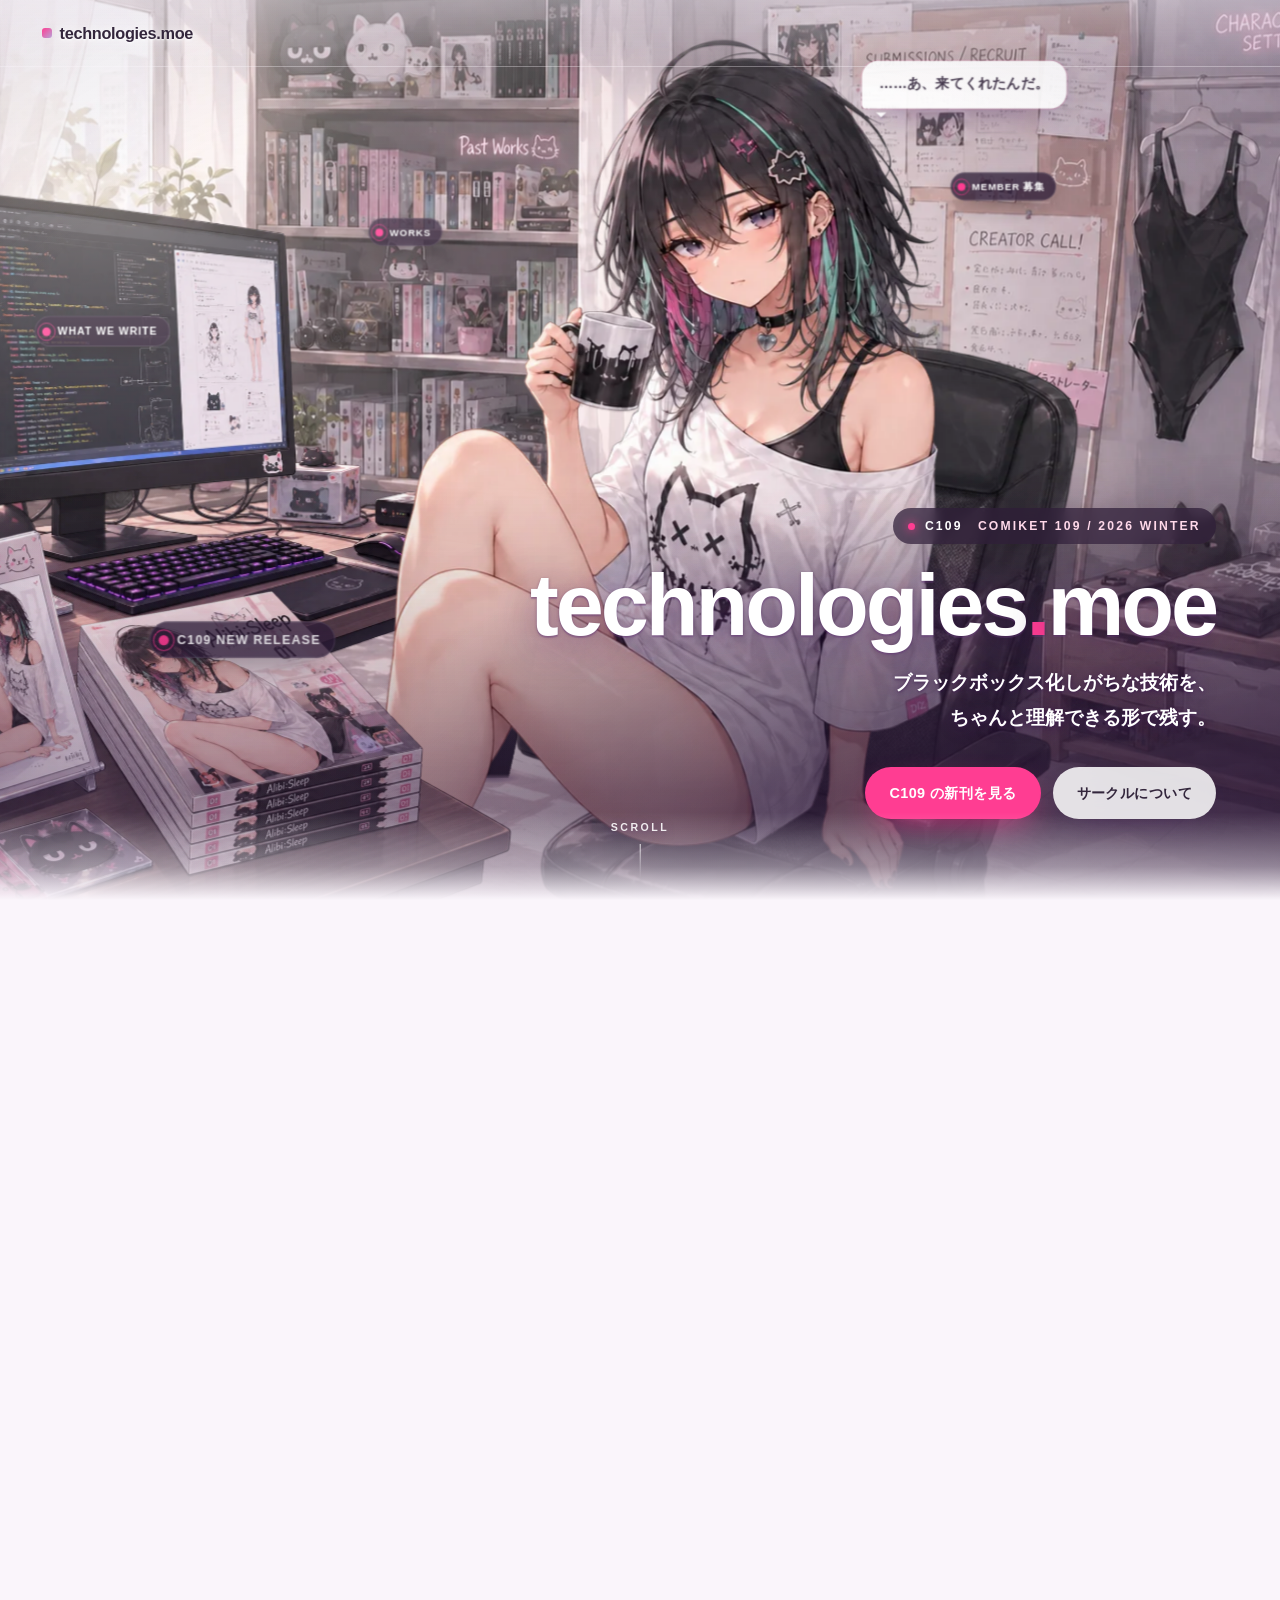
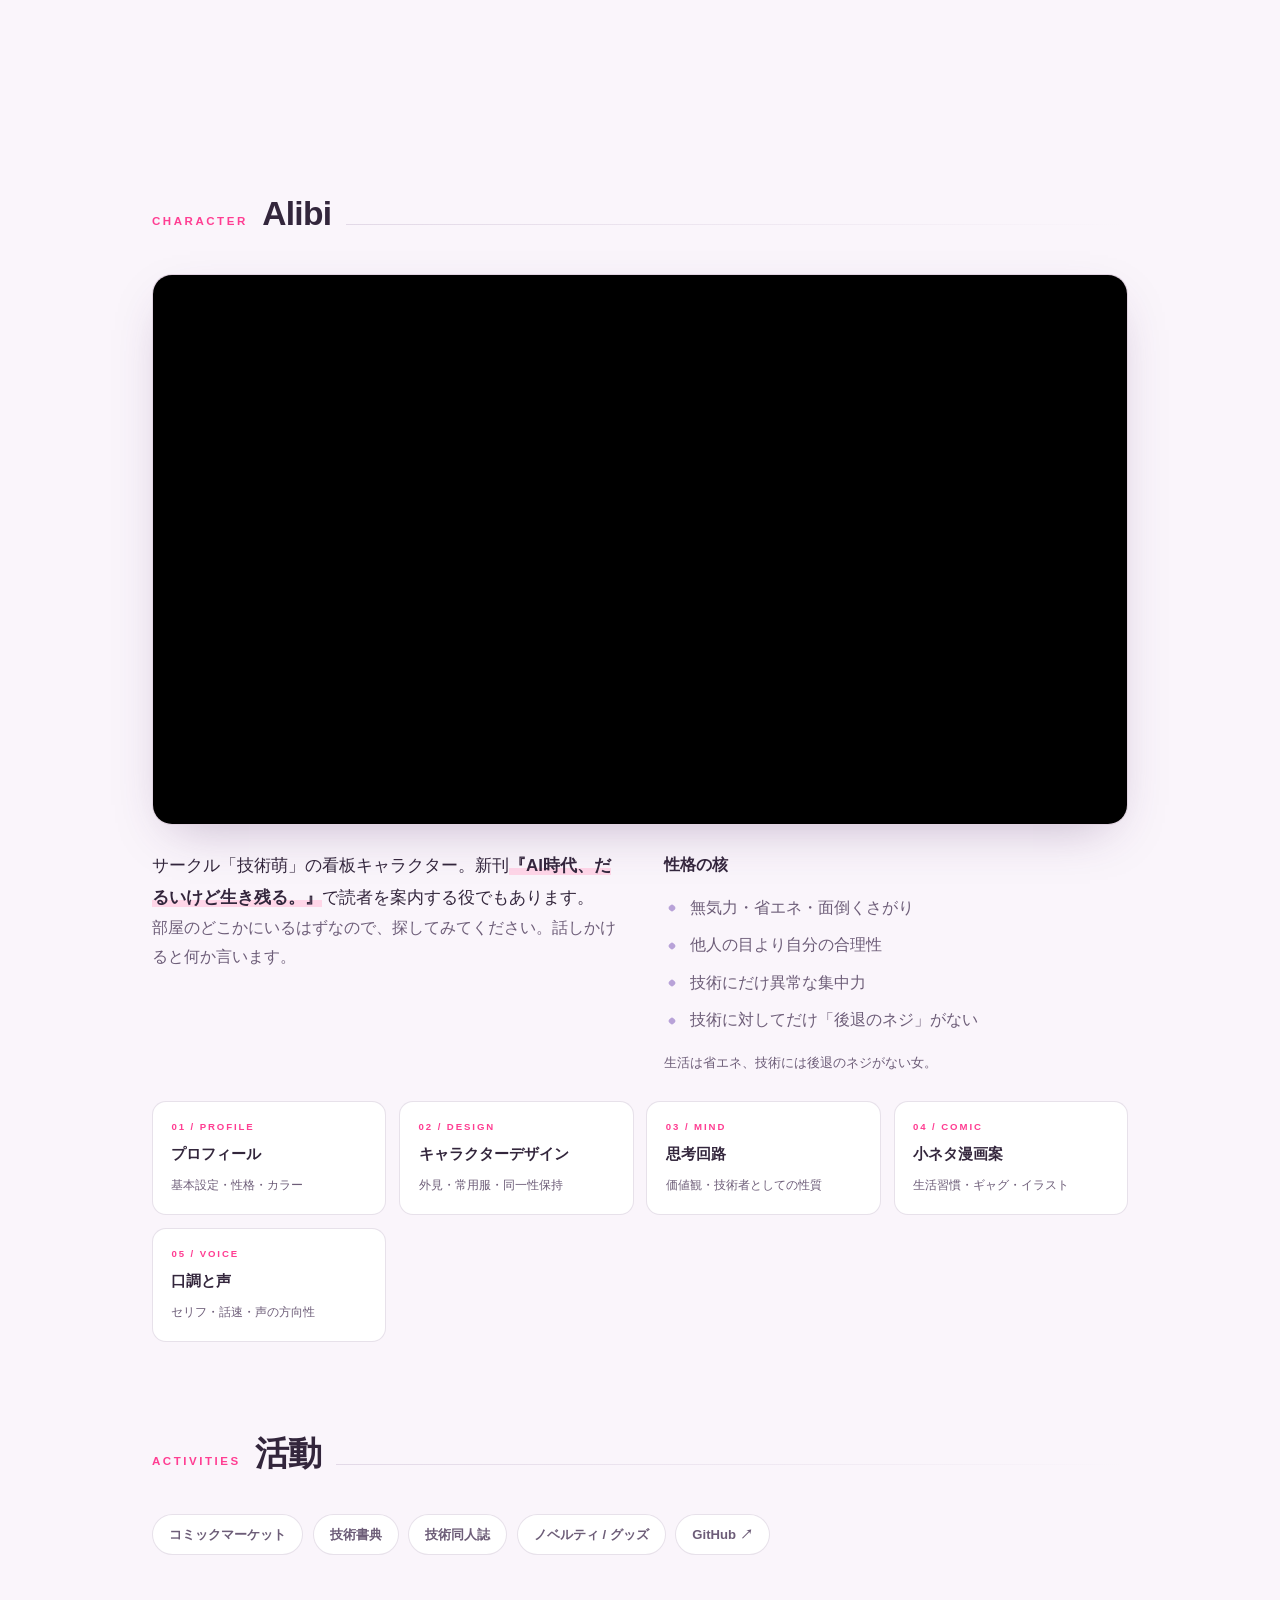
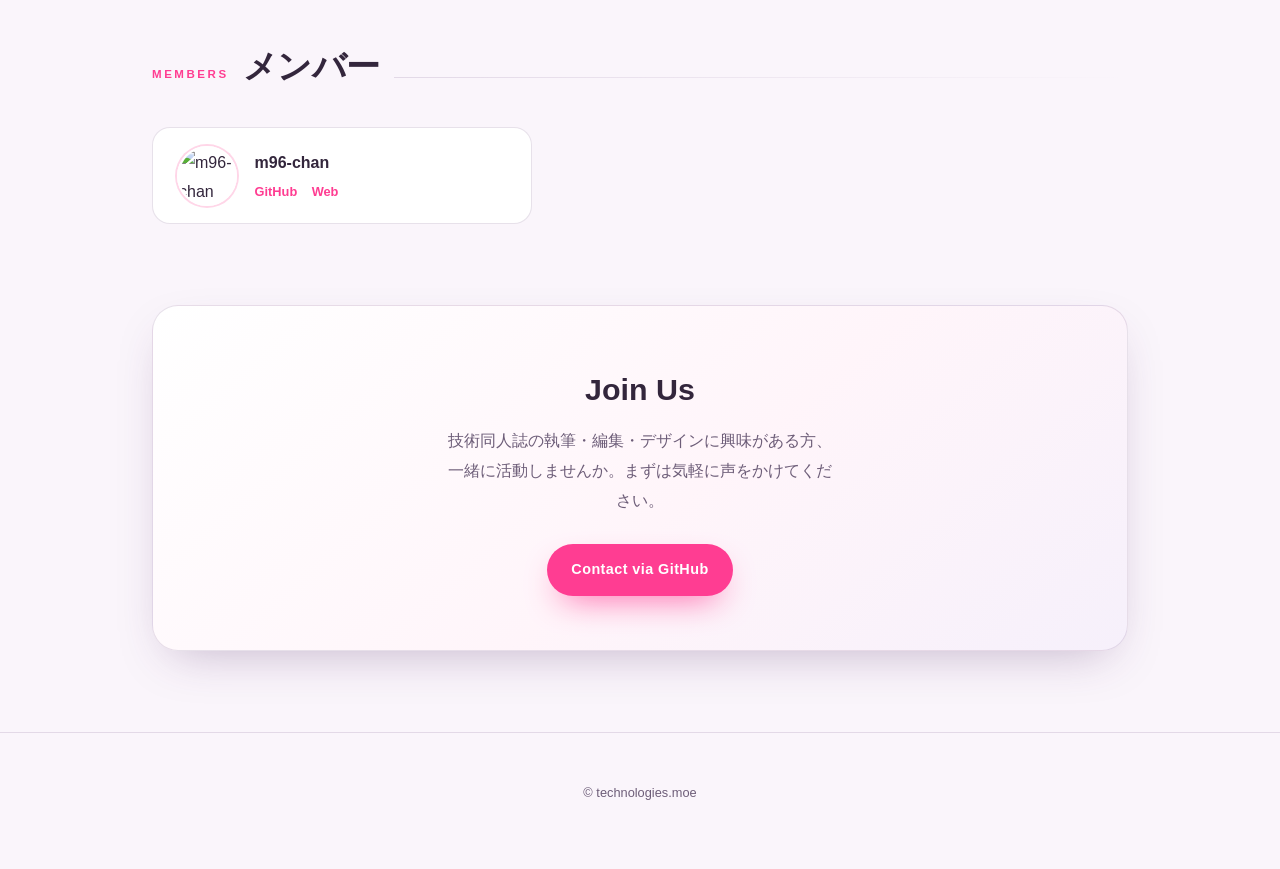
==== index.html @ 5ca13de9 "Add the site furniture the pages had been missing, and seal the dialogs Both dialogs let the keyboar" ====
<!DOCTYPE html>
<html lang="ja">
<head>
<meta charset="UTF-8">
<meta name="viewport" content="width=device-width, initial-scale=1.0">
<title>technologies.moe — C109</title>
<meta name="description" content="AI・GPU・LLM・分散システムなど、ブラックボックス化しがちな技術を理解できる形で残す技術同人誌サークル。コミックマーケット109 参加予定。">
<link rel="icon" href="/favicon.svg" type="image/svg+xml">
<link rel="icon" href="/favicon.ico" sizes="32x32">
<link rel="apple-touch-icon" href="/apple-touch-icon.png">
<meta name="theme-color" content="#f3ecf5">
<link rel="canonical" href="https://www.technologies.moe/">

<meta property="og:type" content="website">
<meta property="og:url" content="https://www.technologies.moe/">
<meta property="og:title" content="technologies.moe — C109">
<meta property="og:description" content="ブラックボックス化しがちな技術を、ちゃんと理解できる形で残す。技術同人誌サークル technologies.moe">
<meta property="og:image" content="https://www.technologies.moe/assets/room/ogp.jpg">
<meta name="twitter:card" content="summary_large_image">

<link rel="stylesheet" href="assets/night.css">

<link rel="preload" as="image" href="assets/room/01-room.webp">
<link rel="preload" as="image" href="assets/room/09-character.webp">

<style>
:root{
  --ink:#33263c;
  --ink-soft:#6d5d78;
  --paper:#faf5fb;
  --pink:#ff3d92;
  --pink-soft:#ffd6e8;
  --lav:#b8a2d8;
  --mint:#4fc9bd;
  --line:rgba(120,90,140,.18);
  --shadow:0 18px 50px -20px rgba(80,40,100,.35);
}

*{margin:0;padding:0;box-sizing:border-box}
html{scroll-behavior:smooth}
@media (prefers-reduced-motion:reduce){html{scroll-behavior:auto}}

body{
  font-family:"Hiragino Sans","Hiragino Kaku Gothic ProN",-apple-system,BlinkMacSystemFont,"Segoe UI","Noto Sans JP",sans-serif;
  color:var(--ink);
  background:#e9e1ee;
  line-height:1.85;
  -webkit-font-smoothing:antialiased;
  overflow-x:hidden;
}

/* ============ DIORAMA ============ */
.diorama{
  position:fixed; inset:0;
  overflow:hidden;
  z-index:0;
  background:#ded4e6;
  perspective:2000px;
}
.diorama::after{ /* vignette + depth dimming on scroll */
  content:"";
  position:absolute; inset:-2%;
  pointer-events:none;
  background:
    radial-gradient(120% 90% at 50% 45%, transparent 40%, rgba(60,35,80,.30) 100%),
    linear-gradient(180deg, rgba(255,255,255,.18) 0%, transparent 22%);
  z-index:60;
}

/* always 16:9, always covering the viewport; JS anchors the focus point
   (stage %) to the centre of the screen, so tall phones keep the character */
.camera{
  position:absolute;
  left:50%; top:50%;
  width:max(100vw, 100svh * 1.7768);
  height:max(100svh, 100vw / 1.7768);
  transform:translate(-50%,-50%);
  transform-style:preserve-3d;
  /* the camera sits on the z=0 plane, so without this it hit-tests IN FRONT of
     every layer with a negative z and swallows their pins */
  pointer-events:none;
  will-change:transform;
}

.layer{
  position:absolute; inset:0;
  transform-style:preserve-3d;
  backface-visibility:hidden;
}
/* every cut-out is a full-frame sheet; --sx/--sy/--tx/--ty place it back into
   the composition of result.png (centre of the scaled sheet at 50+tx / 50+ty).
   x and y scale separately: some props are drawn at a different aspect than the
   spot they have to sit in (curtain vs window, rack legs vs floor line). */
.layer img{
  position:absolute;
  width:calc(var(--sx,1) * 100%);
  height:calc(var(--sy,1) * 100%);
  left:calc((50 + var(--tx,0) - var(--sx,1) * 50) * 1%);
  top:calc((50 + var(--ty,0) - var(--sy,1) * 50) * 1%);
  object-fit:fill;
  display:block;
  user-select:none; -webkit-user-drag:none;
}
.layer img[data-face]{transition:none}
.layer img[data-face]:not([data-face=base]){will-change:opacity}

/* contact shadow under a prop's feet — the cut-outs carry no floor shadow of
   their own, so free-standing furniture reads as hovering without this */
.foot-shade{
  position:absolute;
  left:var(--fx); top:var(--fy);
  width:var(--fw); height:var(--fh);
  transform:translate(-50%,-50%);
  background:radial-gradient(closest-side,
    rgba(62,38,82,.42), rgba(62,38,82,.16) 55%, transparent 78%);
  pointer-events:none;
}

/* window light breathing */
.sunbeam{
  position:absolute; inset:0;
  pointer-events:none;
  z-index:55;
  background:
    radial-gradient(70% 90% at 6% 8%, rgba(255,246,225,.55) 0%, rgba(255,240,220,.16) 38%, transparent 68%);
  mix-blend-mode:screen;
  animation:breathe 9s ease-in-out infinite;
}
@keyframes breathe{0%,100%{opacity:.75}50%{opacity:1}}

#dust{
  position:absolute; inset:0;
  z-index:56;
  pointer-events:none;
  mix-blend-mode:screen;
}

/* boot-up assembly animation */
.layer{opacity:0}
.booted .layer{
  animation:layerIn .9s cubic-bezier(.2,.7,.25,1) both;
  animation-delay:var(--delay,0s);
}
@keyframes layerIn{
  from{opacity:0; filter:blur(6px)}
  to{opacity:1; filter:blur(0)}
}
@media (prefers-reduced-motion:reduce){
  .booted .layer{animation:none; opacity:1}
  .sunbeam{animation:none}
}

/* ============ HOTSPOTS ============ */
.hotspot{
  position:absolute;
  transform:translate(-50%,-50%) scale(var(--cs,1));
  transform-origin:center;
  pointer-events:auto;
}
.layer{pointer-events:none}

/* one pill = dot + caption. always legible, and a big enough target that a pin
   drifting under the cursor is still clickable */
.hotspot-dot{
  appearance:none; border:0;
  display:flex; align-items:center; gap:.45rem;
  padding:6px 13px 6px 8px;
  border-radius:999px;
  background:rgba(44,28,54,.76);
  color:#fff;
  cursor:pointer;
  position:relative;
  white-space:nowrap;
  font:inherit;
  box-shadow:0 10px 26px -12px rgba(0,0,0,.9), 0 0 0 1px rgba(255,255,255,.14) inset;
  transition:background .25s, transform .25s cubic-bezier(.2,.8,.3,1), box-shadow .25s;
}
.hotspot-dot .dot{
  width:9px; height:9px; border-radius:50%;
  background:var(--pink);
  flex:none;
  position:relative;
}
.hotspot-dot .dot::before{
  content:"";
  position:absolute; inset:-5px;
  border-radius:50%;
  border:1.5px solid rgba(255,61,146,.65);
  animation:ping 2.6s ease-out infinite;
  animation-delay:var(--ping,0s);
}
.hotspot-dot .cap{
  font-size:11px; font-weight:800; letter-spacing:.09em;
}
@keyframes ping{
  0%{transform:scale(.7); opacity:.9}
  70%,100%{transform:scale(1.6); opacity:0}
}
.hotspot-dot:hover,.hotspot-dot:focus-visible{
  background:var(--pink);
  transform:translateY(-2px);
  box-shadow:0 14px 30px -12px rgba(255,61,146,.9);
  outline:none;
}
.hotspot-dot:active{transform:translateY(0) scale(.97)}

/* hidden pin: no chrome at all, just a target you stumble onto */
.hotspot.is-hidden .hotspot-dot{
  width:64px; height:64px; padding:0;
  background:transparent; box-shadow:none; border-radius:16px;
}
.hotspot.is-hidden .hotspot-dot .dot,
.hotspot.is-hidden .hotspot-dot .dot::before{display:none}
.hotspot.is-hidden .hotspot-dot:hover{
  background:radial-gradient(closest-side, rgba(255,61,146,.22), transparent 72%);
  transform:none; box-shadow:none;
}
@media (prefers-reduced-motion:reduce){.hotspot-dot .dot::before{animation:none;opacity:.4}}

/* ============ NAV ============ */
/* over the hero the bar stays clear so the neon sign behind it reads;
   it only becomes a real surface once the paper section arrives */
.nav{
  position:fixed; top:0; left:0; right:0;
  z-index:40;
  display:flex; align-items:center; gap:1.2rem;
  padding:.85rem clamp(1rem,4vw,2.6rem);
  background:linear-gradient(180deg, rgba(250,245,251,.34), transparent);
  border-bottom:1px solid transparent;
  transition:background .4s, border-color .4s, box-shadow .4s, backdrop-filter .4s;
}
.nav .nav-brand,.nav .nav-links a:not(.nav-cta){
  text-shadow:0 1px 10px rgba(255,255,255,.85), 0 1px 2px rgba(255,255,255,.9);
}
.nav.solid{
  background:rgba(250,245,251,.94);
  backdrop-filter:blur(14px) saturate(1.3);
  border-bottom-color:var(--line);
  box-shadow:0 10px 30px -22px rgba(70,30,90,.6);
}
.nav.solid .nav-brand,.nav.solid .nav-links a:not(.nav-cta){text-shadow:none}
.nav-brand{
  font-weight:800; letter-spacing:-.02em;
  font-size:1.02rem;
  color:var(--ink);
  text-decoration:none;
  display:flex; align-items:center; gap:.5rem;
}
.nav-brand::before{
  content:""; width:10px; height:10px; border-radius:3px;
  background:linear-gradient(135deg,var(--pink),var(--lav));
}
/* over the hero the links would sit right on top of the neon sign, so only the
   logo stays; they slide in with the bar (or on keyboard focus) */
.nav-links{
  margin-left:auto; display:flex; gap:1.4rem; align-items:center;
  opacity:0; transform:translateY(-8px); pointer-events:none;
  transition:opacity .35s, transform .35s;
}
.nav.solid .nav-links,.nav:focus-within .nav-links{
  opacity:1; transform:none; pointer-events:auto;
}
.nav-links a{
  font-size:.86rem; font-weight:600; letter-spacing:.04em;
  color:var(--ink-soft); text-decoration:none;
  transition:color .2s;
}
.nav-links a:hover{color:var(--pink)}
.nav-cta{
  background:var(--ink); color:#fff !important;
  padding:.42rem 1rem; border-radius:999px;
}
.nav-cta:hover{background:var(--pink)}
@media (max-width:720px){
  .nav-links a:not(.nav-cta){display:none}
}

/* ============ HERO ============ */
/* copy sits bottom-right: the bottom-left of the artwork is the new-release
   stack, which is the whole point of the picture */
.hero{
  position:relative;
  z-index:10;
  height:100svh;
  display:grid;
  align-content:end;
  justify-items:end;
  text-align:right;
  padding:0 clamp(1.2rem,5vw,4.5rem) clamp(3.5rem,9vh,6rem);
  pointer-events:none;
}
.hero > *{pointer-events:auto}
.hero::before{ /* keeps the white type legible over the bright artwork */
  content:"";
  position:absolute; inset:0;
  z-index:-1;
  pointer-events:none;
  background:
    radial-gradient(115% 80% at 98% 108%, rgba(42,22,54,.88) 0%, rgba(42,22,54,.52) 42%, transparent 72%),
    linear-gradient(180deg, transparent 54%, rgba(42,22,54,.3) 88%, rgba(42,22,54,.14) 100%);
}

.badge{
  display:inline-flex; align-items:center; gap:.6rem;
  font-size:.76rem; font-weight:800; letter-spacing:.18em;
  padding:.42rem .95rem;
  border-radius:999px;
  background:rgba(46,30,56,.72);
  color:#ffd9ea;
  backdrop-filter:blur(6px);
  margin-bottom:1.1rem;
  box-shadow:0 10px 30px -16px rgba(0,0,0,.9);
}
.badge b{color:#fff}
.badge i{
  width:7px;height:7px;border-radius:50%;
  background:var(--pink);
  box-shadow:0 0 10px var(--pink);
  animation:blink 2s ease-in-out infinite;
}
@keyframes blink{0%,100%{opacity:1}50%{opacity:.25}}

.hero h1{
  font-size:clamp(2.4rem,7.4vw,5.4rem);
  font-weight:800;
  letter-spacing:-.035em;
  line-height:1;
  color:#fff;
  text-shadow:
    0 2px 0 rgba(120,70,140,.25),
    0 10px 40px rgba(70,30,90,.55),
    0 1px 3px rgba(70,30,90,.5);
}
.hero h1 .dot{color:var(--pink)}
.hero .tagline{
  margin-top:1.1rem;
  max-width:34ch;
  font-size:clamp(.95rem,1.7vw,1.18rem);
  font-weight:600;
  color:#fff;
  text-shadow:0 2px 14px rgba(60,25,80,.85), 0 1px 3px rgba(60,25,80,.7);
}
.hero-actions{
  margin-top:2rem;
  display:flex; flex-wrap:wrap; gap:.75rem;
  justify-content:flex-end;
}
.btn{
  display:inline-flex; align-items:center; gap:.5rem;
  padding:.78rem 1.5rem;
  border-radius:999px;
  font-size:.9rem; font-weight:700; letter-spacing:.03em;
  text-decoration:none;
  transition:transform .25s cubic-bezier(.2,.8,.3,1), box-shadow .25s, background .25s;
}
.btn-primary{
  background:var(--pink); color:#fff;
  box-shadow:0 14px 34px -14px rgba(255,61,146,.95);
}
.btn-ghost{
  background:rgba(255,255,255,.85); color:var(--ink);
  backdrop-filter:blur(8px);
  box-shadow:0 12px 30px -18px rgba(60,25,80,.9);
}
.btn:hover{transform:translateY(-2px)}
.btn-primary:hover{background:#ff217f}

.scroll-hint{
  position:absolute;
  left:50%; bottom:1.4rem;
  transform:translateX(-50%);
  display:grid; justify-items:center; gap:.4rem;
  font-size:.66rem; font-weight:700; letter-spacing:.24em;
  color:rgba(255,255,255,.9);
  text-shadow:0 2px 10px rgba(60,25,80,.9);
}
.scroll-hint .rail{
  width:1px; height:34px;
  background:linear-gradient(180deg, rgba(255,255,255,.9), transparent);
  animation:drop 2s ease-in-out infinite;
  transform-origin:top;
}
@keyframes drop{0%,100%{transform:scaleY(.4);opacity:.4}50%{transform:scaleY(1);opacity:1}}
@media (prefers-reduced-motion:reduce){.scroll-hint .rail,.badge i{animation:none}}

/* ============ CONTENT ============ */
.content{
  position:relative;
  z-index:20;
  background:var(--paper);
  padding-top:clamp(3rem,7vh,5.5rem);
}
.content::before{ /* short dissolve into paper — any longer and it washes out
                     the floor, which kills the contact between props and ground */
  content:"";
  position:absolute; left:0; right:0; top:-88px; height:88px;
  background:linear-gradient(180deg, rgba(250,245,251,0), rgba(250,245,251,.45) 62%, var(--paper));
  pointer-events:none;
}

.wrap{
  max-width:1040px;
  margin:0 auto;
  padding:0 clamp(1.2rem,5vw,2rem);
}

.sect{margin-bottom:clamp(4rem,9vh,7rem); position:relative; scroll-margin-top:92px}
.sect-head{
  display:flex; align-items:baseline; gap:.9rem;
  margin-bottom:1.8rem;
}
.sect-head h2{
  font-size:clamp(1.5rem,3.4vw,2.1rem);
  font-weight:800; letter-spacing:-.02em;
}
.sect-head .en{
  font-size:.72rem; font-weight:800; letter-spacing:.22em;
  color:var(--pink);
  text-transform:uppercase;
}
.sect-head::after{
  content:"";
  flex:1; height:1px;
  background:linear-gradient(90deg,var(--line),transparent);
}

p{color:var(--ink-soft)}
.lead{font-size:1.06rem; color:var(--ink); font-weight:500}
.em{color:var(--ink); font-weight:700; background:linear-gradient(180deg,transparent 62%,var(--pink-soft) 62%)}

/* release card */
.release{
  display:grid;
  grid-template-columns:minmax(0,.86fr) minmax(0,1.14fr);
  gap:clamp(1.5rem,4vw,3rem);
  align-items:center;
  background:#fff;
  border:1px solid var(--line);
  border-radius:26px;
  padding:clamp(1.4rem,3.5vw,2.6rem);
  box-shadow:var(--shadow);
  position:relative;
  overflow:hidden;
}
.release::before{
  content:"";
  position:absolute; inset:0;
  background:radial-gradient(90% 120% at 100% 0%, rgba(255,61,146,.09), transparent 55%);
  pointer-events:none;
}
.release-meta{position:relative}
.release-tag{
  display:inline-block;
  font-size:.68rem; font-weight:800; letter-spacing:.2em;
  color:var(--pink);
  border:1.5px solid currentColor;
  border-radius:999px;
  padding:.22rem .8rem;
  margin-bottom:1rem;
}
.release h3{
  font-size:clamp(1.4rem,3vw,1.9rem);
  font-weight:800; letter-spacing:-.02em;
  margin-bottom:.6rem;
}
.spec{
  list-style:none;
  margin-top:1.4rem;
  display:grid; gap:.55rem;
  border-top:1px dashed var(--line);
  padding-top:1.2rem;
}
.spec li{
  display:grid;
  grid-template-columns:6.5rem 1fr;
  gap:.8rem;
  font-size:.9rem;
  color:var(--ink-soft);
}
.spec b{
  font-size:.72rem; font-weight:800; letter-spacing:.12em;
  color:var(--lav);
  padding-top:.28rem;
}
.spec .tbd{color:var(--ink); font-weight:600}
.release-art{
  position:relative;
  border-radius:18px;
  overflow:hidden;
  aspect-ratio:16/10;
  background:#efe6f2;
  box-shadow:0 20px 50px -26px rgba(80,40,100,.8);
}
.release-art img{
  width:100%; height:100%;
  object-fit:cover; object-position:22% 62%;
  display:block;
  transition:transform 1.2s cubic-bezier(.2,.8,.3,1);
}
.release:hover .release-art img{transform:scale(1.05)}


/* C109 cover: portrait art leads, copy sits beside it.
   Square-ish corners and a deeper shadow so it reads as a book, not a thumbnail. */
.release-art.cover{
  aspect-ratio:1054/1492;
  border-radius:5px;
  box-shadow:0 26px 60px -26px rgba(70,30,95,.95), 0 0 0 1px rgba(60,20,80,.08);
}
.release-sub{
  font-size:.82rem; font-weight:700; letter-spacing:.02em;
  color:var(--lav); margin-bottom:.3rem;
}
.toc{list-style:none; display:grid; gap:.42rem; margin:1.3rem 0 .2rem}
.toc li{
  position:relative; padding-left:1.6rem;
  font-size:.9rem; color:var(--ink); font-weight:500;
}
.toc li::before{
  content:"✓";
  position:absolute; left:0; top:-.05em;
  color:var(--pink); font-weight:800; font-size:.86rem;
}
.toc li.extra{color:var(--ink-soft); font-weight:600}
.toc li.extra::before{content:"＋"}

/* grids */
.grid{
  display:grid;
  grid-template-columns:repeat(auto-fit,minmax(238px,1fr));
  gap:1rem;
}
.card{
  background:#fff;
  border:1px solid var(--line);
  border-radius:18px;
  padding:1.4rem 1.5rem;
  transition:transform .3s cubic-bezier(.2,.8,.3,1), box-shadow .3s, border-color .3s;
}
.card:hover{
  transform:translateY(-4px);
  border-color:rgba(255,61,146,.35);
  box-shadow:0 22px 44px -26px rgba(90,40,110,.65);
}
.card .n{
  font-size:.7rem; font-weight:800; letter-spacing:.16em;
  color:var(--pink); display:block; margin-bottom:.5rem;
}
.card h3{font-size:1rem; font-weight:700; margin-bottom:.35rem}
.card p{font-size:.85rem; margin:0}

/* stance list */
.stance{display:grid; gap:.7rem; counter-reset:s}
.stance li{
  list-style:none;
  counter-increment:s;
  display:grid;
  grid-template-columns:2.4rem 1fr;
  align-items:center;
  gap:.4rem;
  background:#fff;
  border:1px solid var(--line);
  border-left:3px solid var(--pink);
  border-radius:0 14px 14px 0;
  padding:1rem 1.4rem;
  font-weight:600;
  color:var(--ink);
  transition:padding-left .3s, background .3s;
}
.stance li:hover{padding-left:2rem; background:#fffafd}
.stance li::before{
  content:"0" counter(s);
  font-size:.72rem; font-weight:800; letter-spacing:.08em;
  color:var(--lav);
}

.bullets{list-style:none; display:grid; gap:.5rem}
.bullets li{
  position:relative; padding-left:1.6rem;
  color:var(--ink-soft);
}
.bullets li::before{
  content:""; position:absolute; left:.3rem; top:.78em;
  width:6px; height:6px; border-radius:2px;
  background:var(--lav); transform:rotate(45deg);
}

.two-col{
  display:grid;
  grid-template-columns:repeat(auto-fit,minmax(300px,1fr));
  gap:clamp(1.5rem,4vw,3rem);
}

/* tags */
.tags{display:flex; flex-wrap:wrap; gap:.6rem}
.tag{
  font-size:.82rem; font-weight:600;
  padding:.45rem 1rem;
  border-radius:999px;
  background:#fff;
  border:1px solid var(--line);
  color:var(--ink-soft);
  text-decoration:none;
  transition:all .25s;
}
a.tag:hover{border-color:var(--pink); color:var(--pink); transform:translateY(-2px)}

/* members */
.member{
  display:flex; align-items:center; gap:1.1rem;
  max-width:380px;
  background:#fff; border:1px solid var(--line);
  border-radius:18px; padding:1.1rem 1.5rem;
  transition:transform .3s, box-shadow .3s;
}
.member:hover{transform:translateY(-3px); box-shadow:var(--shadow)}
.member img{
  width:60px; height:60px; border-radius:50%;
  border:2px solid #fff;
  box-shadow:0 0 0 2px var(--pink-soft);
}
.member h3{font-size:1rem; font-weight:700}
.member .links{display:flex; gap:.9rem; margin-top:.15rem}
.member .links a{
  font-size:.8rem; font-weight:600; color:var(--pink); text-decoration:none;
}
.member .links a:hover{text-decoration:underline}

/* join */
.join{
  text-align:center;
  background:linear-gradient(140deg,#fff 0%,#fff5fa 55%,#f6f0fb 100%);
  border:1px solid var(--line);
  border-radius:26px;
  padding:clamp(2.2rem,5vw,3.4rem);
  box-shadow:var(--shadow);
}
.join h2{font-size:clamp(1.4rem,3vw,1.9rem); font-weight:800; margin-bottom:.6rem}
.join p{max-width:44ch; margin:0 auto 1.8rem}

footer{
  text-align:center;
  padding:3rem 1.5rem 4rem;
  font-size:.8rem;
  color:var(--ink-soft);
  border-top:1px solid var(--line);
}
footer .credit{margin-top:.4rem; font-size:.72rem; opacity:.75}

/* reveal on scroll */
.rv{opacity:0; transform:translateY(22px); transition:opacity .7s cubic-bezier(.2,.7,.3,1), transform .7s cubic-bezier(.2,.7,.3,1)}
.rv.in{opacity:1; transform:none}
@media (prefers-reduced-motion:reduce){.rv{opacity:1;transform:none;transition:none}}

@media (max-width:820px){
  .release{grid-template-columns:1fr}
  .release-art{order:-1; aspect-ratio:16/9}
  /* the stage is cropped hard on narrow screens — the pins would land off-frame */
  .hs-layer{display:none}
  .scroll-hint{display:none}
}


/* ---- hidden pin: no chrome, just a click target you stumble onto ---- */
.hotspot.is-hidden .hotspot-dot{
  width:64px; height:64px;
  background:transparent; box-shadow:none;
  border-radius:16px;
  transition:background .3s;
}
.hotspot.is-hidden .hotspot-dot::before,
.hotspot.is-hidden .hotspot-dot span,
.hotspot.is-hidden .hotspot-label{display:none}
.hotspot.is-hidden .hotspot-dot:hover{
  background:radial-gradient(closest-side, rgba(255,61,146,.22), transparent 72%);
}
.hotspot.is-hidden .hotspot-dot:active{transform:scale(.94)}

/* ---- speech bubble ---- */
.speech{
  position:absolute;
  transform:translate(-50%,-50%) scale(var(--cs,1));
  transform-origin:center;
  pointer-events:auto;
}
.speech-body{
  font:inherit; text-align:left;
  max-width:19rem; min-width:9rem;
  padding:.75rem 1.05rem;
  border:0; border-radius:16px 16px 16px 4px;
  background:rgba(255,255,255,.94);
  color:var(--ink);
  font-size:.86rem; font-weight:600; line-height:1.65;
  box-shadow:0 14px 34px -16px rgba(70,30,100,.8), 0 0 0 1px rgba(255,61,146,.18);
  cursor:pointer;
  position:relative;
  transition:transform .25s cubic-bezier(.2,.8,.3,1), box-shadow .25s;
}
.speech-body::after{ /* tail pointing down-left, toward her */
  content:"";
  position:absolute; left:14px; bottom:-9px;
  border:5px solid transparent;
  border-top-color:rgba(255,255,255,.94);
  border-bottom:0;
  filter:drop-shadow(0 2px 1px rgba(70,30,100,.18));
}
.speech-body:hover{transform:translateY(-2px)}
.speech-body.swap{opacity:0; transform:translateY(4px)}
.speech-body{transition:opacity .28s, transform .28s}

@media (max-width:820px){
  .speech-body{max-width:13rem; font-size:.78rem}
}

/* ---- Alibi banner + link rail into the character sub-pages ---- */
.char-banner{
  position:relative;
  border-radius:20px; overflow:hidden;
  border:1px solid var(--line);
  box-shadow:var(--shadow);
  background:#f7eef4;
  margin-bottom:1.6rem;
}
.char-banner img{display:block; width:100%; height:auto}
.char-banner .tag{
  position:absolute; left:clamp(.9rem,3vw,1.6rem); top:clamp(.9rem,3vw,1.4rem);
  font-size:.6rem; font-weight:800; letter-spacing:.24em;
  color:#7a4a63;
  background:rgba(255,255,255,.78);
  border:1px solid rgba(122,74,99,.25);
  border-radius:999px; padding:.28rem .85rem;
  backdrop-filter:blur(6px);
}
.docs{
  display:grid; gap:.8rem;
  grid-template-columns:repeat(auto-fit,minmax(200px,1fr));
  margin-top:1.6rem;
}
.docs a{
  display:block; text-decoration:none; color:inherit;
  background:#fff;
  border:1px solid var(--line);
  border-radius:14px;
  padding:1rem 1.15rem;
  transition:border-color .3s, transform .3s, box-shadow .3s;
}
.docs a:hover{
  border-color:rgba(255,61,146,.45);
  transform:translateY(-3px);
  box-shadow:var(--shadow);
}
.docs .k{
  display:block; font-size:.6rem; font-weight:800; letter-spacing:.2em;
  color:var(--pink); margin-bottom:.35rem;
}
.docs b{display:block; font-size:.93rem; font-weight:700}
.docs span:last-child{font-size:.78rem; color:var(--ink-soft)}

/* loader */
#loader{
  position:fixed; inset:0; z-index:100;
  display:grid; place-items:center;
  background:#e9e1ee;
  transition:opacity .7s ease, visibility .7s;
}
#loader.done{opacity:0; visibility:hidden}
#loader .bar{
  width:min(220px,50vw); height:2px;
  background:rgba(120,90,140,.2);
  border-radius:2px; overflow:hidden;
}
#loader .bar i{
  display:block; height:100%; width:0%;
  background:linear-gradient(90deg,var(--lav),var(--pink));
  transition:width .3s ease;
}
#loader .txt{
  position:absolute; bottom:calc(50% - 46px); left:0; right:0;
  text-align:center;
  font-size:.66rem; font-weight:800; letter-spacing:.28em;
  color:var(--ink-soft);
}
</style>
</head>
<body>

<div id="loader">
  <div class="bar"><i id="loadbar"></i></div>
  <div class="txt">SETTING UP THE ROOM</div>
</div>

<!-- ============ DIORAMA ============ -->
<div class="diorama" id="diorama">
  <div class="camera" id="camera"></div>

  <div class="sunbeam"></div>
  <canvas id="dust"></canvas>
</div>

<!-- ============ NAV ============ -->
<nav class="nav" id="nav">
  <a href="#top" class="nav-brand">technologies.moe</a>
  <div class="nav-links">
    <a href="#c109">C109</a>
    <a href="#about">About</a>
    <a href="#works">Works</a>
    <a href="#alibi">Alibi</a>
    <a href="alibi.html">設定資料</a>
    <a href="#members">Members</a>
    <a href="#join" class="nav-cta">Join Us</a>
  </div>
</nav>

<!-- ============ HERO ============ -->
<header class="hero" id="top">
  <div class="badge"><i></i> <b>C109</b> &nbsp;COMIKET 109 / 2026 WINTER</div>
  <h1>technologies<span class="dot">.</span>moe</h1>
  <p class="tagline">ブラックボックス化しがちな技術を、<br>ちゃんと理解できる形で残す。</p>
  <div class="hero-actions">
    <a href="#c109" class="btn btn-primary">C109 の新刊を見る</a>
    <a href="#about" class="btn btn-ghost">サークルについて</a>
  </div>
  <div class="scroll-hint"><span>SCROLL</span><span class="rail"></span></div>
</header>

<!-- ============ CONTENT ============ -->
<div class="content">
  <div class="wrap">

    <section class="sect rv" id="c109">
      <div class="sect-head">
        <span class="en">Next</span>
        <h2>コミックマーケット 109</h2>
      </div>
      <div class="release">
        <div class="release-art cover">
          <img src="assets/c109/cover.webp" width="1054" height="1492" loading="lazy"
               alt="新刊『AI時代、だるいけど生き残る。』表紙">
        </div>
        <div class="release-meta">
          <span class="release-tag">NEW RELEASE</span>
          <p class="release-sub">Alibiちゃんの、がんばりすぎないAI生存戦略</p>
          <h3>AI時代、だるいけど生き残る。</h3>
          <p>最先端を追わなくても、ちゃんと強くなれる現実的な考え方。<br>
             難しい技術はわからなくてOK。現場で使える考え方だけ、ゆるく解説します。</p>
          <ul class="toc">
            <li>AI時代に焦らなくていい理由</li>
            <li>AIに仕事を奪われない人の共通点</li>
            <li>AI活用のリアルな考え方</li>
            <li>情報中毒にならない方法</li>
            <li>AIツールより大事なスキル</li>
            <li>明日から使える実践Tips</li>
            <li class="extra">Alibiちゃんのぐずぐずコラムも収録</li>
          </ul>
          <ul class="spec">
            <li><b>EVENT</b><span>コミックマーケット109</span></li>
            <li><b>DATE</b><span class="tbd">2026 冬 — 詳細は決定次第</span></li>
            <li><b>SPACE</b><span class="tbd">申込中 / 配置発表待ち</span></li>
            <li><b>SPEC</b><span class="tbd">判型・ページ数・頒布価格は未定</span></li>
          </ul>
        </div>
      </div>
    </section>

    <section class="sect rv" id="about">
      <div class="sect-head">
        <span class="en">About</span>
        <h2>何を書いているか</h2>
      </div>
      <div class="two-col">
        <div>
          <p class="lead">AI・GPU・LLM・分散システムなど、<span class="em">「なぜそうなっているのか」「どこが限界で、どこに余地があるのか」</span>を重視した技術同人誌を制作しています。</p>
        </div>
        <div>
          <p>流行り言葉や魔法のような説明は控えめ。代わりに、設計思想・トレードオフ・実測結果をきちんと書きます。手を動かして確かめたことだけを、確かめた粒度で書く。それだけです。</p>
        </div>
      </div>
    </section>

    <section class="sect rv" id="works">
      <div class="sect-head">
        <span class="en">Works</span>
        <h2>既刊</h2>
      </div>
      <div class="release" style="grid-template-columns:1fr">
        <div class="release-meta">
          <span class="release-tag">PAST WORKS</span>
          <h3>既刊情報は準備中</h3>
          <p>これまでの頒布物をここに並べます。タイトル・発行イベント・頒布状況が固まりしだい追記します。</p>
        </div>
      </div>
    </section>

    <section class="sect rv">
      <div class="sect-head">
        <span class="en">Themes</span>
        <h2>扱っているテーマ</h2>
      </div>
      <div class="grid">
        <div class="card">
          <span class="n">01</span>
          <h3>LLM / マルチエージェント設計</h3>
          <p>MAS, Orchestration, コンテキスト設計</p>
        </div>
        <div class="card">
          <span class="n">02</span>
          <h3>GPUアーキテクチャ・高速化</h3>
          <p>CUDA, FlashAttention, メモリ帯域</p>
        </div>
        <div class="card">
          <span class="n">03</span>
          <h3>AI安全性・評価・実験設計</h3>
          <p>ベンチマークの読み方と落とし穴</p>
        </div>
        <div class="card">
          <span class="n">04</span>
          <h3>「AIは魔法ではない」系の分解解説</h3>
          <p>仕組みまで降りて説明する</p>
        </div>
      </div>
    </section>

    <section class="sect rv">
      <div class="sect-head">
        <span class="en">Stance</span>
        <h2>スタンス</h2>
      </div>
      <div class="two-col">
        <ul class="stance">
          <li>実装と理論の両立</li>
          <li>「動いた」だけで終わらせない</li>
          <li>未来の自分が読み返しても耐える資料作り</li>
        </ul>
        <div>
          <h3 style="font-size:1rem;font-weight:700;margin-bottom:.8rem">こんな人へ</h3>
          <ul class="bullets">
            <li>仕組みを知りたいエンジニア</li>
            <li>論文と実装のギャップに悩んでいる人</li>
            <li>「結局それ、どこがボトルネック？」が気になる人</li>
          </ul>
        </div>
      </div>
    </section>

    <section class="sect rv" id="alibi">
      <div class="sect-head">
        <span class="en">Character</span>
        <h2>Alibi</h2>
      </div>
      <div class="char-banner">
        <img src="assets/banner/alibi-pointing.webp" width="1672" height="941" loading="lazy"
             data-ripple data-ripple-origin="0.536,0.417"
             alt="こちらを指差す Alibiちゃん">
        <span class="tag">ALIBI</span>
      </div>
      <div class="two-col">
        <div>
          <p class="lead">サークル「技術萌」の看板キャラクター。新刊<span class="em">『AI時代、だるいけど生き残る。』</span>で読者を案内する役でもあります。</p>
          <p>部屋のどこかにいるはずなので、探してみてください。話しかけると何か言います。</p>
        </div>
        <div>
          <h3 style="font-size:1rem;font-weight:700;margin-bottom:.8rem">性格の核</h3>
          <ul class="bullets">
            <li>無気力・省エネ・面倒くさがり</li>
            <li>他人の目より自分の合理性</li>
            <li>技術にだけ異常な集中力</li>
            <li>技術に対してだけ「後退のネジ」がない</li>
          </ul>
          <p style="font-size:.82rem;margin-top:1rem">生活は省エネ、技術には後退のネジがない女。</p>
        </div>
      </div>

      <div class="docs">
        <a href="alibi.html">
          <span class="k">01 / PROFILE</span>
          <b>プロフィール</b>
          <span>基本設定・性格・カラー</span>
        </a>
        <a href="alibi-design.html">
          <span class="k">02 / DESIGN</span>
          <b>キャラクターデザイン</b>
          <span>外見・常用服・同一性保持</span>
        </a>
        <a href="alibi-mind.html">
          <span class="k">03 / MIND</span>
          <b>思考回路</b>
          <span>価値観・技術者としての性質</span>
        </a>
        <a href="alibi-comic.html">
          <span class="k">04 / COMIC</span>
          <b>小ネタ漫画案</b>
          <span>生活習慣・ギャグ・イラスト</span>
        </a>
        <a href="alibi-voice.html">
          <span class="k">05 / VOICE</span>
          <b>口調と声</b>
          <span>セリフ・話速・声の方向性</span>
        </a>
      </div>
    </section>

    <section class="sect rv" id="goods">
      <div class="sect-head">
        <span class="en">Activities</span>
        <h2>活動</h2>
      </div>
      <div class="tags">
        <span class="tag">コミックマーケット</span>
        <span class="tag">技術書典</span>
        <span class="tag">技術同人誌</span>
        <span class="tag">ノベルティ / グッズ</span>
        <a href="https://github.com/technologies-moe" target="_blank" rel="noopener" class="tag">GitHub ↗</a>
      </div>
    </section>

    <section class="sect rv" id="members">
      <div class="sect-head">
        <span class="en">Members</span>
        <h2>メンバー</h2>
      </div>
      <div class="grid">
        <div class="member">
          <img src="https://github.com/m96-chan.png" alt="m96-chan" loading="lazy" width="60" height="60">
          <div>
            <h3>m96-chan</h3>
            <div class="links">
              <a href="https://github.com/m96-chan" target="_blank" rel="noopener">GitHub</a>
              <a href="https://m96-chan.dev" target="_blank" rel="noopener">Web</a>
            </div>
          </div>
        </div>
      </div>
    </section>

    <section class="sect rv" id="join">
      <div class="join">
        <h2>Join Us</h2>
        <p>技術同人誌の執筆・編集・デザインに興味がある方、一緒に活動しませんか。まずは気軽に声をかけてください。</p>
        <a href="https://github.com/technologies-moe" target="_blank" rel="noopener" class="btn btn-primary">Contact via GitHub</a>
      </div>
    </section>

  </div>

  <footer>
    <p>&copy; technologies.moe</p>
  </footer>
</div>

<script src="assets/ripple.js"></script>
<script src="assets/night.js"></script>
<script src="assets/diorama.js"></script>
<script>
(async () => {
  'use strict';
  const reduce = matchMedia('(prefers-reduced-motion: reduce)').matches;
  const root = document.getElementById('diorama');
  const loader = document.getElementById('loader');
  const bar = document.getElementById('loadbar');

  let data;
  try {
    data = await (await fetch('assets/room/layers.json', { cache: 'no-cache' })).json();
  } catch (e) {
    loader.classList.add('done');            // never trap the visitor
    console.error('layers.json could not be loaded', e);
    return;
  }

  const layers = Diorama.build(root, data);

  const progress = Diorama.whenLoaded(root, () => {
    document.getElementById('camera').classList.add('booted');
    loader.classList.add('done');
  });
  root.querySelectorAll('.camera img').forEach(im => {
    const up = () => { if (bar) bar.style.width =
      Math.round(progress.count() / progress.total * 100) + '%'; };
    im.addEventListener('load', up); im.addEventListener('error', up);
    if (im.complete) up();
  });

  const nav = document.getElementById('nav');
  Diorama.animate(root, layers, data, {
    frozen: reduce,
    onScroll: (y) => nav.classList.toggle('solid', y > innerHeight * .6)
  });

  /* ---------- dust motes ---------- */
  const cv = document.getElementById('dust');
  if (cv && !reduce) {
    const ctx = cv.getContext('2d');
    let W = 0, H = 0, dpr = Math.min(devicePixelRatio || 1, 2), motes = [];
    const rand = (a, b) => a + Math.random() * (b - a);
    const build = () => {
      W = cv.clientWidth; H = cv.clientHeight;
      cv.width = W * dpr; cv.height = H * dpr;
      ctx.setTransform(dpr, 0, 0, dpr, 0, 0);
      const n = Math.round(Math.min(70, (W * H) / 26000));
      motes = Array.from({ length: n }, () => ({
        x: rand(0, W), y: rand(0, H),
        r: rand(.7, 2.4), a: rand(.12, .5),
        vy: rand(-.16, -.04), vx: rand(-.09, .09),
        ph: rand(0, Math.PI * 2), sp: rand(.006, .018)
      }));
    };
    build();
    addEventListener('resize', build, { passive: true });
    (function paint() {
      ctx.clearRect(0, 0, W, H);
      for (const m of motes) {
        m.ph += m.sp;
        m.y += m.vy;
        m.x += m.vx + Math.sin(m.ph) * .22;
        if (m.y < -10) { m.y = H + 10; m.x = rand(0, W); }
        if (m.x < -10) m.x = W + 10;
        if (m.x > W + 10) m.x = -10;
        const tw = .55 + .45 * Math.sin(m.ph * 1.7);
        ctx.beginPath();
        ctx.arc(m.x, m.y, m.r, 0, 6.2832);
        ctx.fillStyle = `rgba(255,252,240,${(m.a * tw).toFixed(3)})`;
        ctx.fill();
      }
      requestAnimationFrame(paint);
    })();
  }

  /* ---------- hotspots ---------- */
  root.addEventListener('click', (e) => {
    const btn = e.target.closest('[data-goto]');
    if (!btn) return;
    const target = btn.dataset.goto;
    // "action:name" runs something in place instead of navigating
    if (target.startsWith('action:')) {
      if (target === 'action:night' && window.Night) Night.open();
      return;
    }
    if (!target.startsWith('#')) { location.href = target; return; }
    const t = document.querySelector(target);
    if (t) t.scrollIntoView({ behavior: reduce ? 'auto' : 'smooth', block: 'start' });
  });

  /* ---------- blink ----------
     base -> half -> blink -> half -> base, at a randomised gap. Humans blink
     every few seconds and often twice in a row, so a fixed interval reads as
     a machine ticking. */
  const cast = data.layers.find(l => l.blink);
  const actor = cast && layers.find(r => r.def.id === cast.id && r.setFace);
  if (actor && !reduce) {
    // decode every sheet up front, otherwise the first blink stalls while the
    // browser rasterises a bitmap it has never painted
    await actor.ready();
    const B = cast.blink;
    const rand = (a, b) => a + Math.random() * (b - a);
    let chain = [];
    const clear = () => { chain.forEach(clearTimeout); chain = []; };
    const at = (ms, fn) => chain.push(setTimeout(fn, ms));

    const once = (t0) => {
      at(t0, () => actor.setFace('half'));
      at(t0 + B.lead, () => actor.setFace('blink'));
      at(t0 + B.lead + B.hold, () => actor.setFace('half'));
      at(t0 + B.lead + B.hold + B.tail, () => actor.setFace('base'));
      return t0 + B.lead + B.hold + B.tail;
    };

    const schedule = () => {
      clear();
      const gap = rand(B.minGap, B.maxGap);
      let end = once(gap);
      if (Math.random() < B.doubleChance) end = once(end + 130);
      at(end + 40, schedule);
    };
    schedule();

    document.addEventListener('visibilitychange', () => {
      if (document.hidden) { clear(); actor.setFace('base'); }
      else schedule();
    });
  }

  /* ---------- speech bubble ---------- */
  const bubble = root.querySelector('.speech-body');
  const speaker = data.layers.find(l => l.speech) || {};
  const lines = speaker.speech?.lines || [];
  // a line may be "text" or {t, face}; faces maps a name to an alternate sheet,
  // so expression variants drop in without touching this code
  const faces = speaker.faces || {};
  const faceImg = layers.find(l => l.def.id === speaker.id && l.img);
  const textOf = (l) => (typeof l === 'string' ? l : l.t);
  if (bubble && lines.length) {
    let i = 0, timer = 0;
    const show = (n) => {
      bubble.classList.add('swap');
      setTimeout(() => {
        i = (n + lines.length) % lines.length;
        const line = lines[i];
        bubble.textContent = textOf(line);
        const face = typeof line === 'object' && line.face;
        if (face && faces[face] && faceImg) faceImg.img.src = 'assets/room/' + faces[face];
        bubble.classList.remove('swap');
      }, reduce ? 0 : 280);
    };
    const queue = () => {
      clearTimeout(timer);
      timer = setTimeout(() => { show(i + 1); queue(); }, 7000);
    };
    bubble.textContent = textOf(lines[0]);
    bubble.addEventListener('click', () => { show(i + 1); queue(); });
    if (!reduce) queue();
  }

  /* ---------- reveal ---------- */
  const io = new IntersectionObserver((entries) => {
    entries.forEach(en => {
      if (en.isIntersecting) { en.target.classList.add('in'); io.unobserve(en.target); }
    });
  }, { rootMargin: '0px 0px -12% 0px' });
  document.querySelectorAll('.rv').forEach(el => io.observe(el));
})();
</script>
</body>
</html>
---- assets/night.css ----
/* ============================================================
   night.css — the 02:00-08:00 easter egg behind the keyboard.
   Visual novel choice box, a quiz, a defence system that bites,
   and a game over. Loaded by index.html only.
   ============================================================ */

/* ---------------- the beacon ----------------
   A 60px invisible target that only exists for six hours a day is a target
   nobody finds. The keyboard is RGB-backlit, so the hint is a backlight that
   stutters: two quick flickers, then a long dark stretch. It reads as the board
   glitching rather than as a button, which is the point — the egg still has to
   be noticed rather than announced. */
.hotspot.is-beacon .hotspot-dot::after{
  content:"";
  position:absolute; inset:-14%;
  border-radius:22px;
  background:
    radial-gradient(closest-side, rgba(255,120,190,.75), rgba(190,90,255,.28) 55%, transparent 78%);
  opacity:0;
  pointer-events:none;
  animation:beacon 5.2s ease-in-out infinite;
}
@keyframes beacon{
  0%,100%{opacity:0}
  2%  {opacity:.85}
  4.5%{opacity:.06}
  6.5%{opacity:.7}
  9%  {opacity:.12}
  11% {opacity:.5}
  16% {opacity:0}
}
/* hovering is the confirmation that it is a thing, so the stutter gets out of
   the way and the normal hidden-pin hover glow takes over */
.hotspot.is-beacon .hotspot-dot:hover::after,
.hotspot.is-beacon .hotspot-dot:focus-visible::after{animation:none; opacity:0}
@media (prefers-reduced-motion:reduce){
  .hotspot.is-beacon .hotspot-dot::after{animation:none; opacity:.24}
}

#night{
  position:fixed; inset:0; z-index:120;
  display:none;
  align-items:flex-end; justify-content:center;
  padding:clamp(1rem,4vw,3rem);
  background:
    radial-gradient(120% 90% at 50% 20%, rgba(80,20,60,.35), transparent 60%),
    rgba(8,4,14,.86);
  backdrop-filter:blur(7px);
  font-family:"Hiragino Sans","Hiragino Kaku Gothic ProN",-apple-system,
              BlinkMacSystemFont,"Segoe UI","Noto Sans JP",sans-serif;
  color:#f2eaf6;
  -webkit-font-smoothing:antialiased;
  opacity:0; transition:opacity .35s ease;
}
#night.on{display:flex; opacity:1}

/* Entrance animations fill `backwards`, not `both`. Both look identical once the
   animation has run; `backwards` just declines to own the resting state, so the
   box is visible from its own styles if the animation never plays. The gentleman
   points and their caption keep `both` — those are meant to end invisible. */

/* ---------------- the choice box ---------------- */
.nv{
  width:min(720px,100%);
  border:1px solid rgba(255,61,146,.45);
  border-radius:18px;
  background:linear-gradient(180deg, rgba(30,14,40,.92), rgba(16,8,24,.96));
  box-shadow:0 30px 80px -30px #000, inset 0 1px 0 rgba(255,255,255,.07);
  padding:clamp(1.2rem,3vw,1.8rem);
  animation:nvIn .38s cubic-bezier(.2,.8,.3,1) backwards;
}
@keyframes nvIn{from{opacity:0; transform:translateY(18px)} to{opacity:1; transform:none}}

.nv-who{
  display:inline-block;
  font-size:.64rem; font-weight:800; letter-spacing:.24em;
  color:#ff6aa8;
  border:1px solid currentColor; border-radius:999px;
  padding:.25rem .85rem; margin-bottom:.9rem;
}
.nv-text{
  font-size:clamp(1.05rem,2.6vw,1.35rem);
  font-weight:700; line-height:1.7; letter-spacing:-.01em;
  min-height:3.4em;
}
.nv-text .hint{
  display:block; margin-top:.6rem;
  font-size:.82rem; font-weight:500; color:#b6a5c4; letter-spacing:0;
}

/* ---------------- choices ---------------- */
.nv-opts{display:grid; gap:.6rem; margin-top:1.2rem}
.nv-opt{
  display:block; width:100%; text-align:left;
  font:inherit; font-size:.98rem; font-weight:600; color:inherit;
  background:rgba(255,255,255,.04);
  border:1px solid rgba(255,255,255,.16);
  border-radius:12px;
  padding:.85rem 1.1rem .85rem 2.6rem;
  cursor:pointer; position:relative;
  transition:background .2s, border-color .2s, transform .2s;
}
.nv-opt::before{
  content:"▸";
  position:absolute; left:1.1rem; color:#ff3d92;
  opacity:0; transform:translateX(-4px);
  transition:opacity .2s, transform .2s;
}
.nv-opt:hover,.nv-opt:focus-visible{
  background:rgba(255,61,146,.12);
  border-color:rgba(255,61,146,.55);
  transform:translateX(3px);
  outline:none;
}
.nv-opt:hover::before,.nv-opt:focus-visible::before{opacity:1; transform:none}

.nv-lives{
  margin-top:1rem; font-size:.72rem; letter-spacing:.16em;
  color:#8d7c9b; font-weight:700;
}
.nv-lives b{color:#ff6aa8}

/* ---------------- the reward ---------------- */
/* the reward is a tall picture, so the overlay centres it and the box is sized
   by the image's height rather than the column width */
#night.shot{align-items:center}
.nv-shot{
  max-width:min(560px,100%);
  border:1px solid rgba(255,61,146,.45);
  border-radius:18px; overflow:hidden;
  box-shadow:0 30px 90px -30px #000;
  background:#1a1020;
  cursor:zoom-out;
  animation:nvIn .5s cubic-bezier(.2,.8,.3,1) backwards;
  padding:0; display:block;
}
.nv-shot img{
  display:block;
  max-height:calc(88svh - 3.6rem);
  max-width:100%;
  width:auto; height:auto;
}
.nv-shot figcaption{
  padding:.85rem 1.1rem;
  border-top:1px solid rgba(255,255,255,.12);
  font-size:.8rem; color:#b6a5c4;
  display:flex; justify-content:space-between; gap:1rem; flex-wrap:wrap;
}
.nv-shot figcaption b{color:#ff6aa8; font-weight:700}

/* ---------------- shock ---------------- */
#night.zap{background:rgba(60,10,30,.9)}
.zapper{
  position:fixed; inset:0; pointer-events:none; z-index:130;
  display:none;
  mix-blend-mode:screen;
}
.zapper.on{display:block; animation:zapFlash .62s steps(1,end) 3}
@keyframes zapFlash{
  0%,100%{background:transparent}
  8%  {background:rgba(180,225,255,.85)}
  14% {background:transparent}
  26% {background:rgba(255,240,255,.65)}
  32% {background:transparent}
  55% {background:rgba(140,200,255,.5)}
  60% {background:transparent}
}
.zapper svg{position:absolute; inset:0; width:100%; height:100%}
.zapper path{
  stroke:#cdefff; stroke-width:2.5; fill:none;
  filter:drop-shadow(0 0 8px #7fd4ff) drop-shadow(0 0 22px #3aa0ff);
  stroke-dasharray:1400; stroke-dashoffset:1400;
  animation:bolt .62s ease-out 3;
}
@keyframes bolt{
  0%  {stroke-dashoffset:1400; opacity:0}
  10% {opacity:1}
  45% {stroke-dashoffset:0; opacity:1}
  70% {opacity:.25}
  100%{stroke-dashoffset:0; opacity:0}
}
@keyframes shake{
  0%,100%{transform:translate(0,0)}
  20%{transform:translate(-9px,4px)}
  40%{transform:translate(8px,-5px)}
  60%{transform:translate(-6px,-3px)}
  80%{transform:translate(5px,4px)}
}
body.zapping{animation:shake .34s linear 4}

/* ---------------- gentleman points ---------------- */
.gent{
  position:fixed; left:50%; top:50%; z-index:130;
  transform:translate(-50%,-50%);
  text-align:center; pointer-events:none;
}
.gent .plus{
  font-size:clamp(3rem,12vw,7rem); font-weight:900;
  color:#ffd979; letter-spacing:-.04em;
  text-shadow:0 0 24px rgba(255,200,90,.75), 0 6px 0 rgba(120,70,0,.5);
  animation:plusUp 1.5s cubic-bezier(.2,.8,.3,1) both;
}
@keyframes plusUp{
  0%  {opacity:0; transform:translateY(26px) scale(.7)}
  22% {opacity:1; transform:translateY(0) scale(1.12)}
  36% {transform:scale(1)}
  75% {opacity:1}
  100%{opacity:0; transform:translateY(-46px) scale(1)}
}
.gent .cap{
  margin-top:.4rem;
  font-size:clamp(.95rem,2.6vw,1.25rem); font-weight:800;
  color:#fff3d6; text-shadow:0 2px 12px rgba(0,0,0,.8);
  animation:capIn 1.5s ease both;
}
@keyframes capIn{
  0%{opacity:0} 20%{opacity:1} 78%{opacity:1} 100%{opacity:0}
}

/* ---------------- game over ---------------- */
#gameover{
  position:fixed; inset:0; z-index:140;
  display:none; place-items:center;
  background:rgba(6,0,2,.93);
  cursor:pointer;
}
#gameover.on{display:grid; animation:goIn .5s ease backwards}
@keyframes goIn{from{opacity:0} to{opacity:1}}
#gameover .splat{position:absolute; inset:0; pointer-events:none}
#gameover .splat svg{width:100%; height:100%}
#gameover .go{
  position:relative; text-align:center;
  font-size:clamp(2.6rem,13vw,8rem);
  font-weight:900; letter-spacing:-.05em; line-height:1;
  color:#a80d1c;
  text-shadow:0 0 30px rgba(190,10,25,.75), 0 4px 0 #4d0009;
  animation:goPunch .7s cubic-bezier(.2,.9,.3,1) backwards;
  user-select:none;
}
@keyframes goPunch{
  0%{opacity:0; transform:scale(1.9) rotate(-4deg)}
  60%{opacity:1; transform:scale(.97) rotate(0)}
  100%{opacity:1; transform:scale(1)}
}
#gameover .go small{
  display:block; margin-top:1.2rem;
  font-size:.16em; font-weight:800; letter-spacing:.3em;
  color:#e0a5ad; text-shadow:none;
  animation:blinkSlow 1.6s ease-in-out infinite;
}
@keyframes blinkSlow{0%,100%{opacity:.35} 50%{opacity:1}}

/* ---------------- reduced motion ---------------- */
@media (prefers-reduced-motion:reduce){
  .nv,.nv-shot,.gent .plus,.gent .cap,#gameover,#gameover .go{animation:none}
  .zapper.on,.zapper path,body.zapping{animation:none}
  .zapper.on{background:rgba(180,225,255,.35)}
  #gameover .go small{animation:none; opacity:1}
}
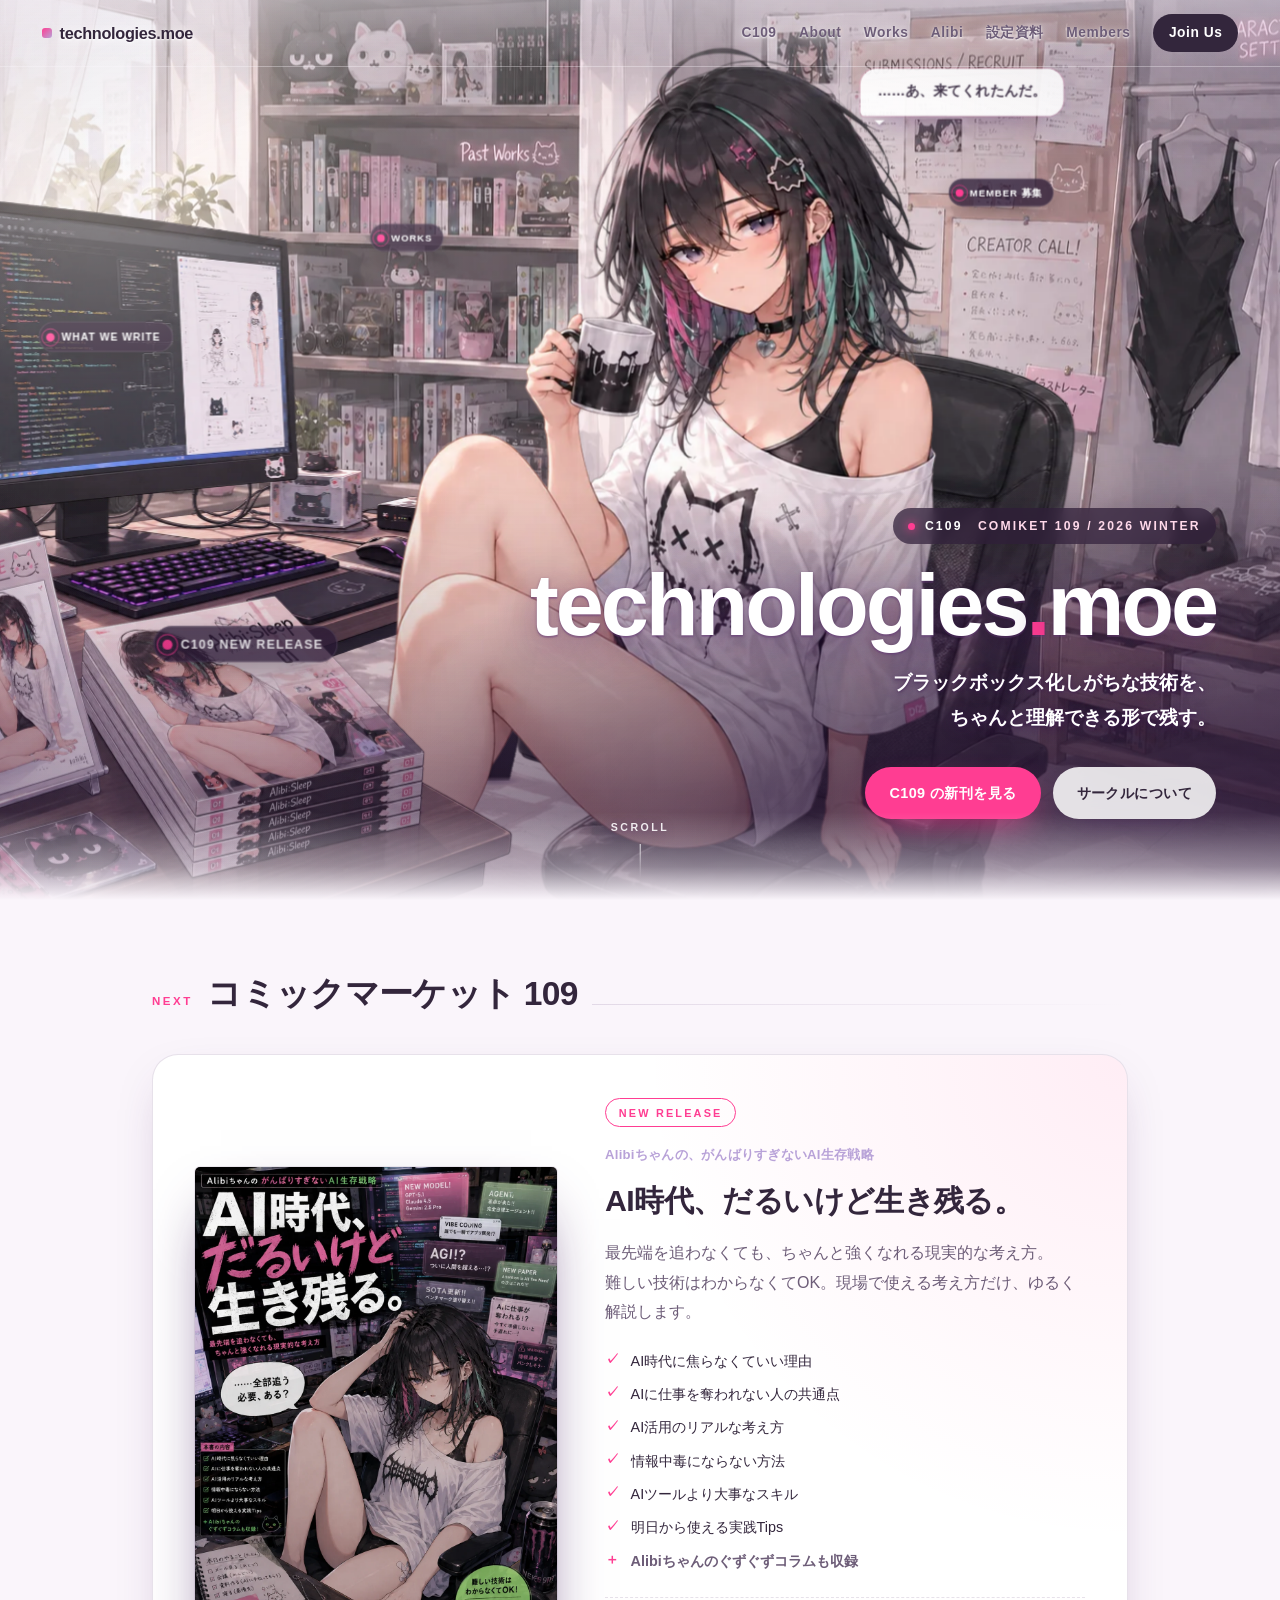
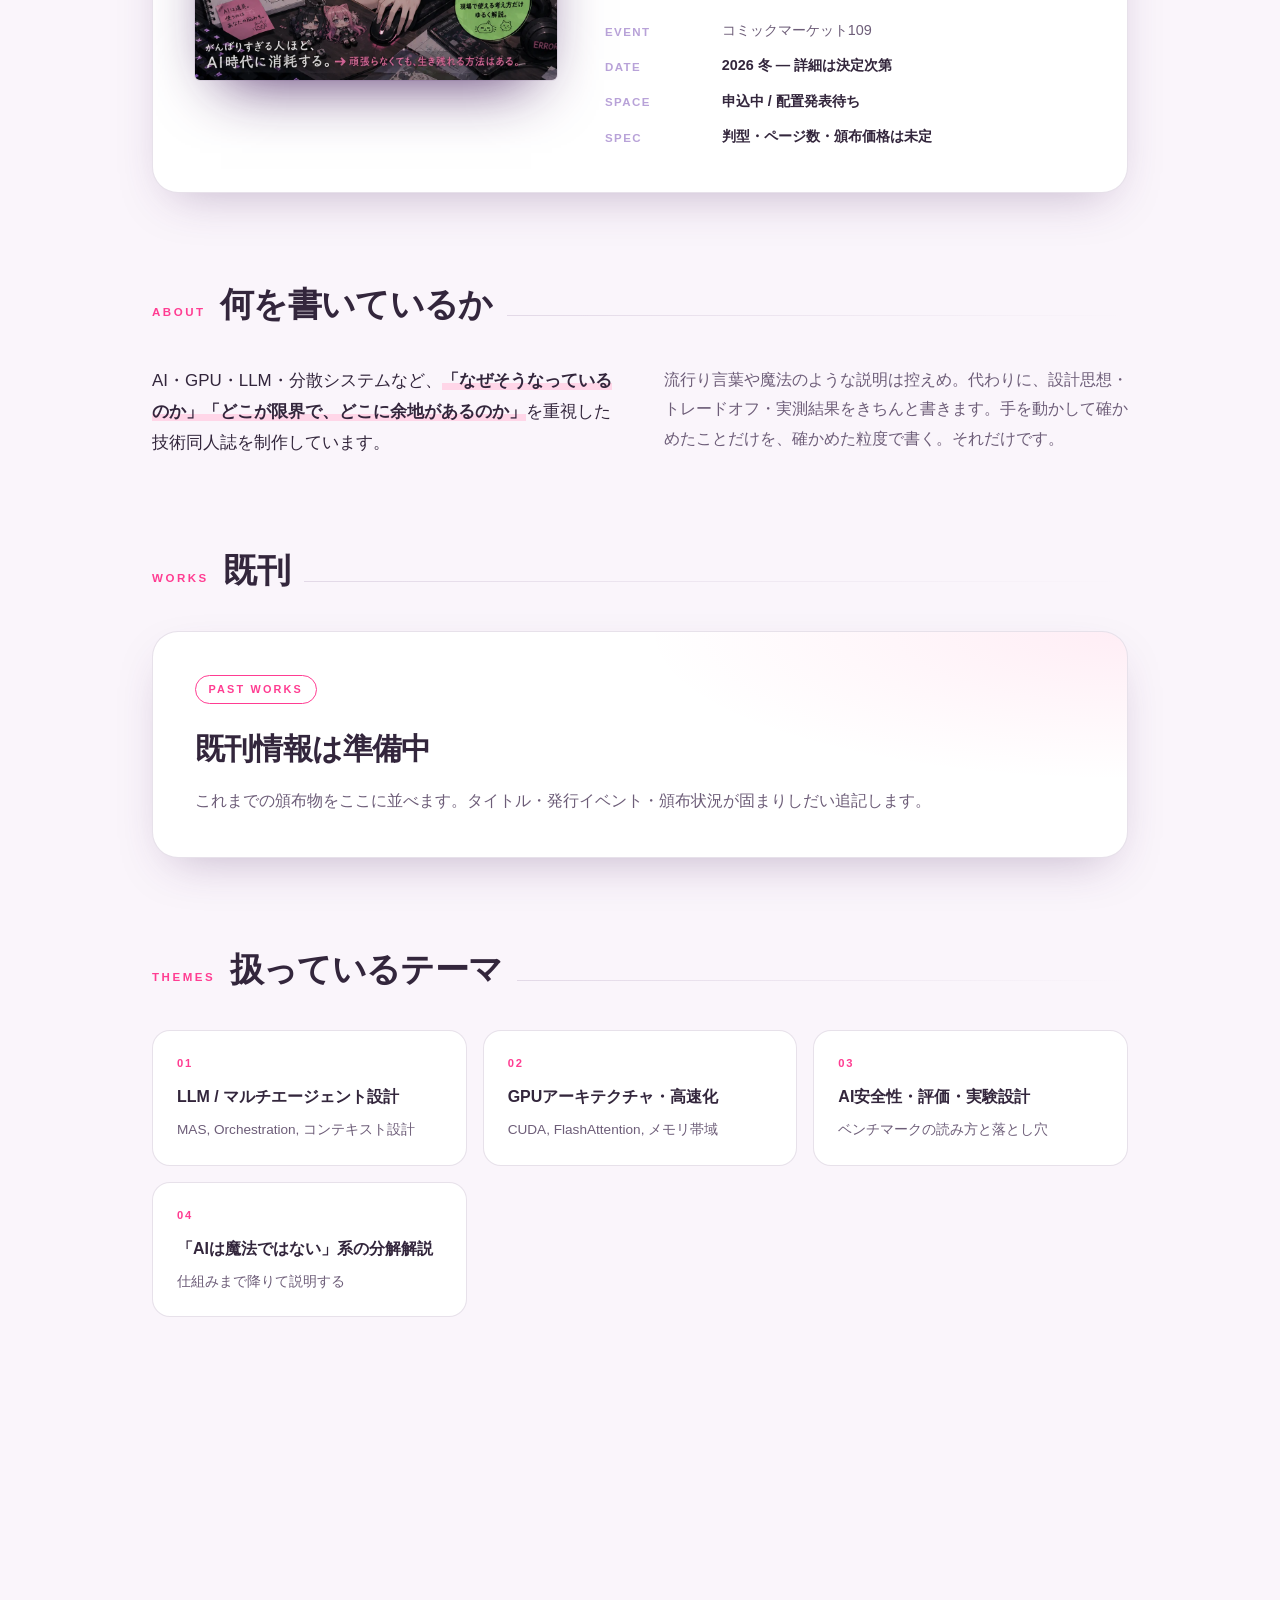
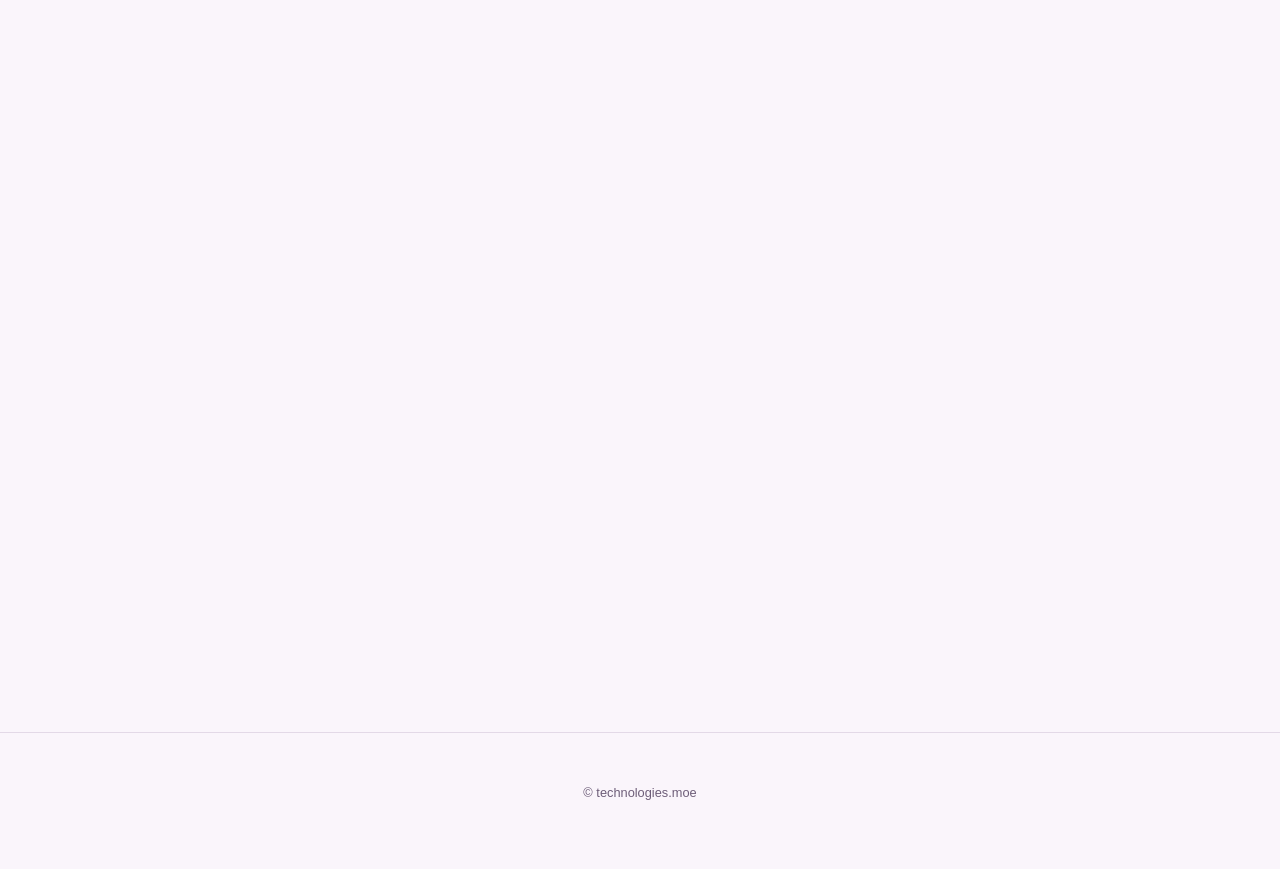
==== commit ddca4dd5: "Answer why the left half of the pointing banner is empty Tap Alibi's chest five times — each within " ====
--- a/index.html
+++ b/index.html
@@ -950,6 +950,8 @@
       <div class="char-banner">
         <img src="assets/banner/alibi-pointing.webp" width="1672" height="941" loading="lazy"
              data-ripple data-ripple-origin="0.536,0.417"
+             data-kaibunsho="docs/creators-weird-message.txt"
+             data-grin="assets/banner/alibi-grin.webp"
              alt="こちらを指差す Alibiちゃん">
         <span class="tag">ALIBI</span>
       </div>
@@ -1048,6 +1050,7 @@
 </div>
 
 <script src="assets/ripple.js"></script>
+<script src="assets/kaibunsho.js"></script>
 <script src="assets/night.js"></script>
 <script src="assets/diorama.js"></script>
 <script>
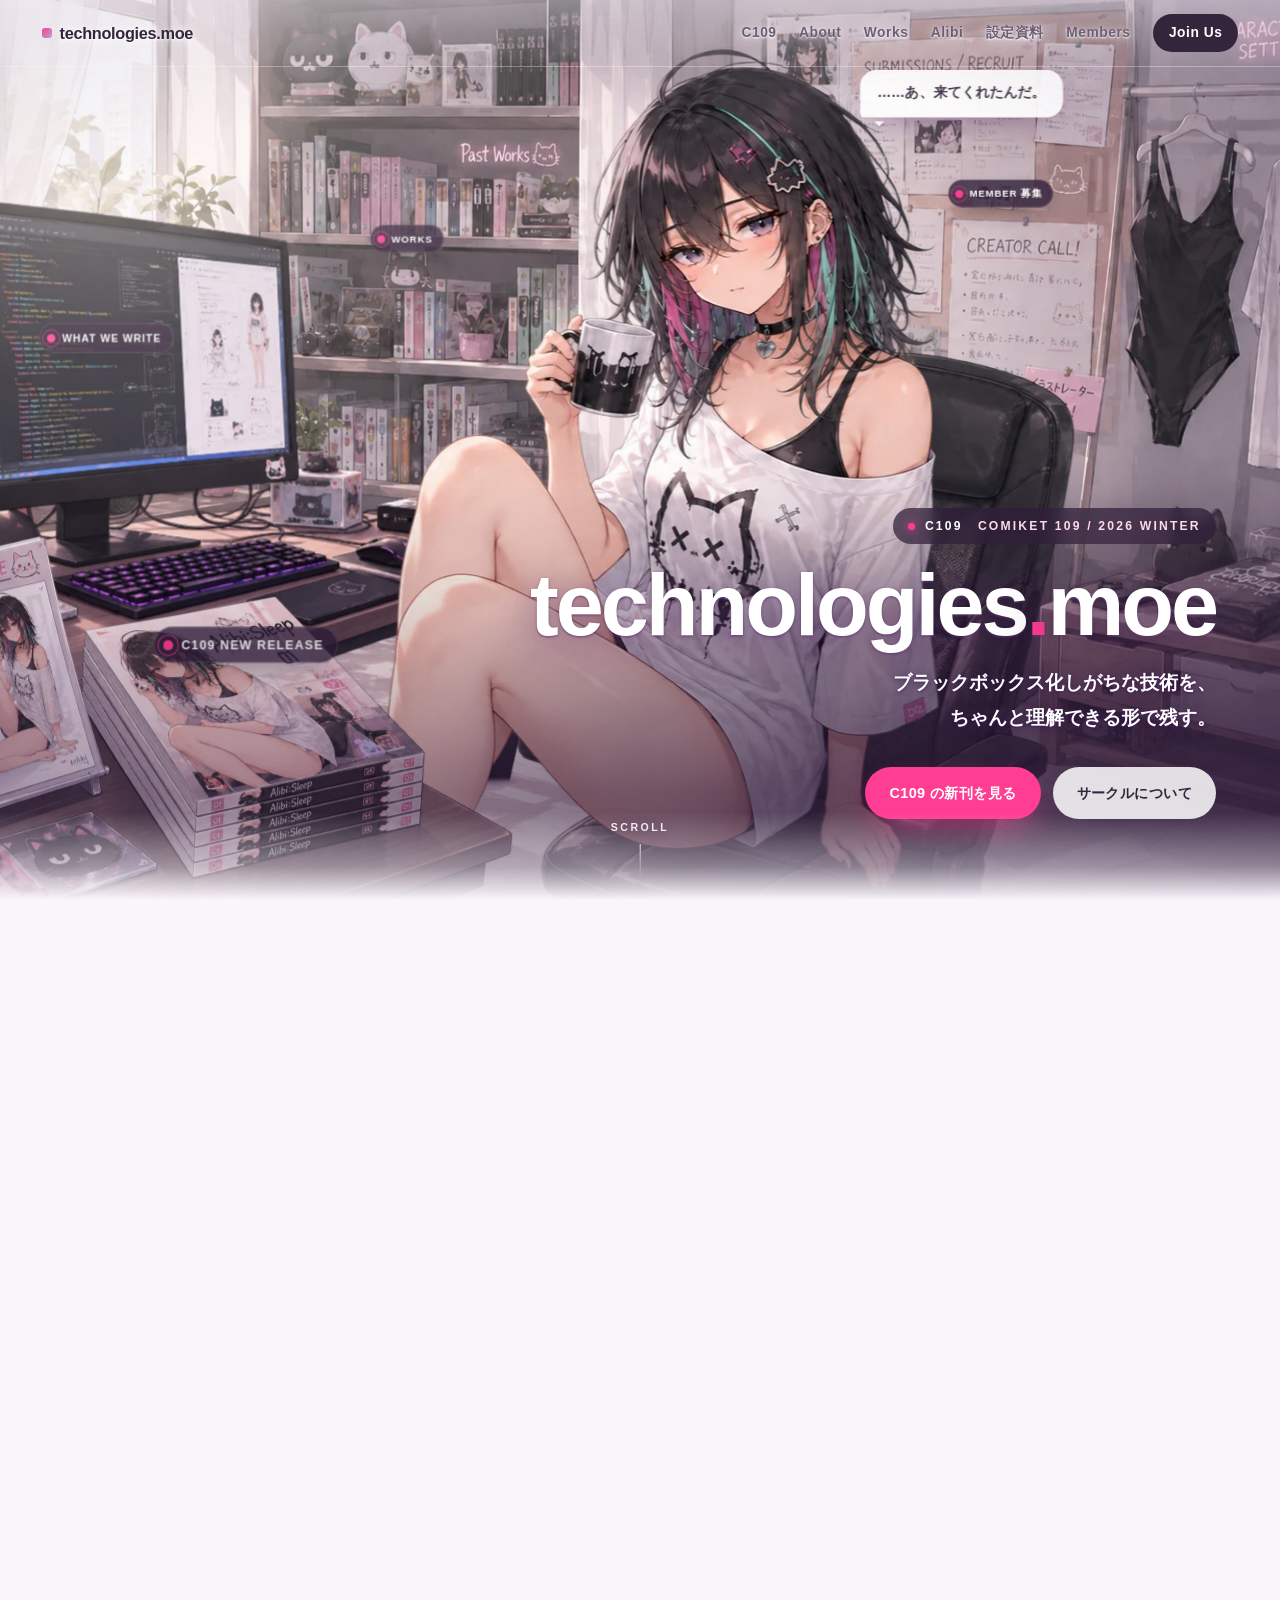
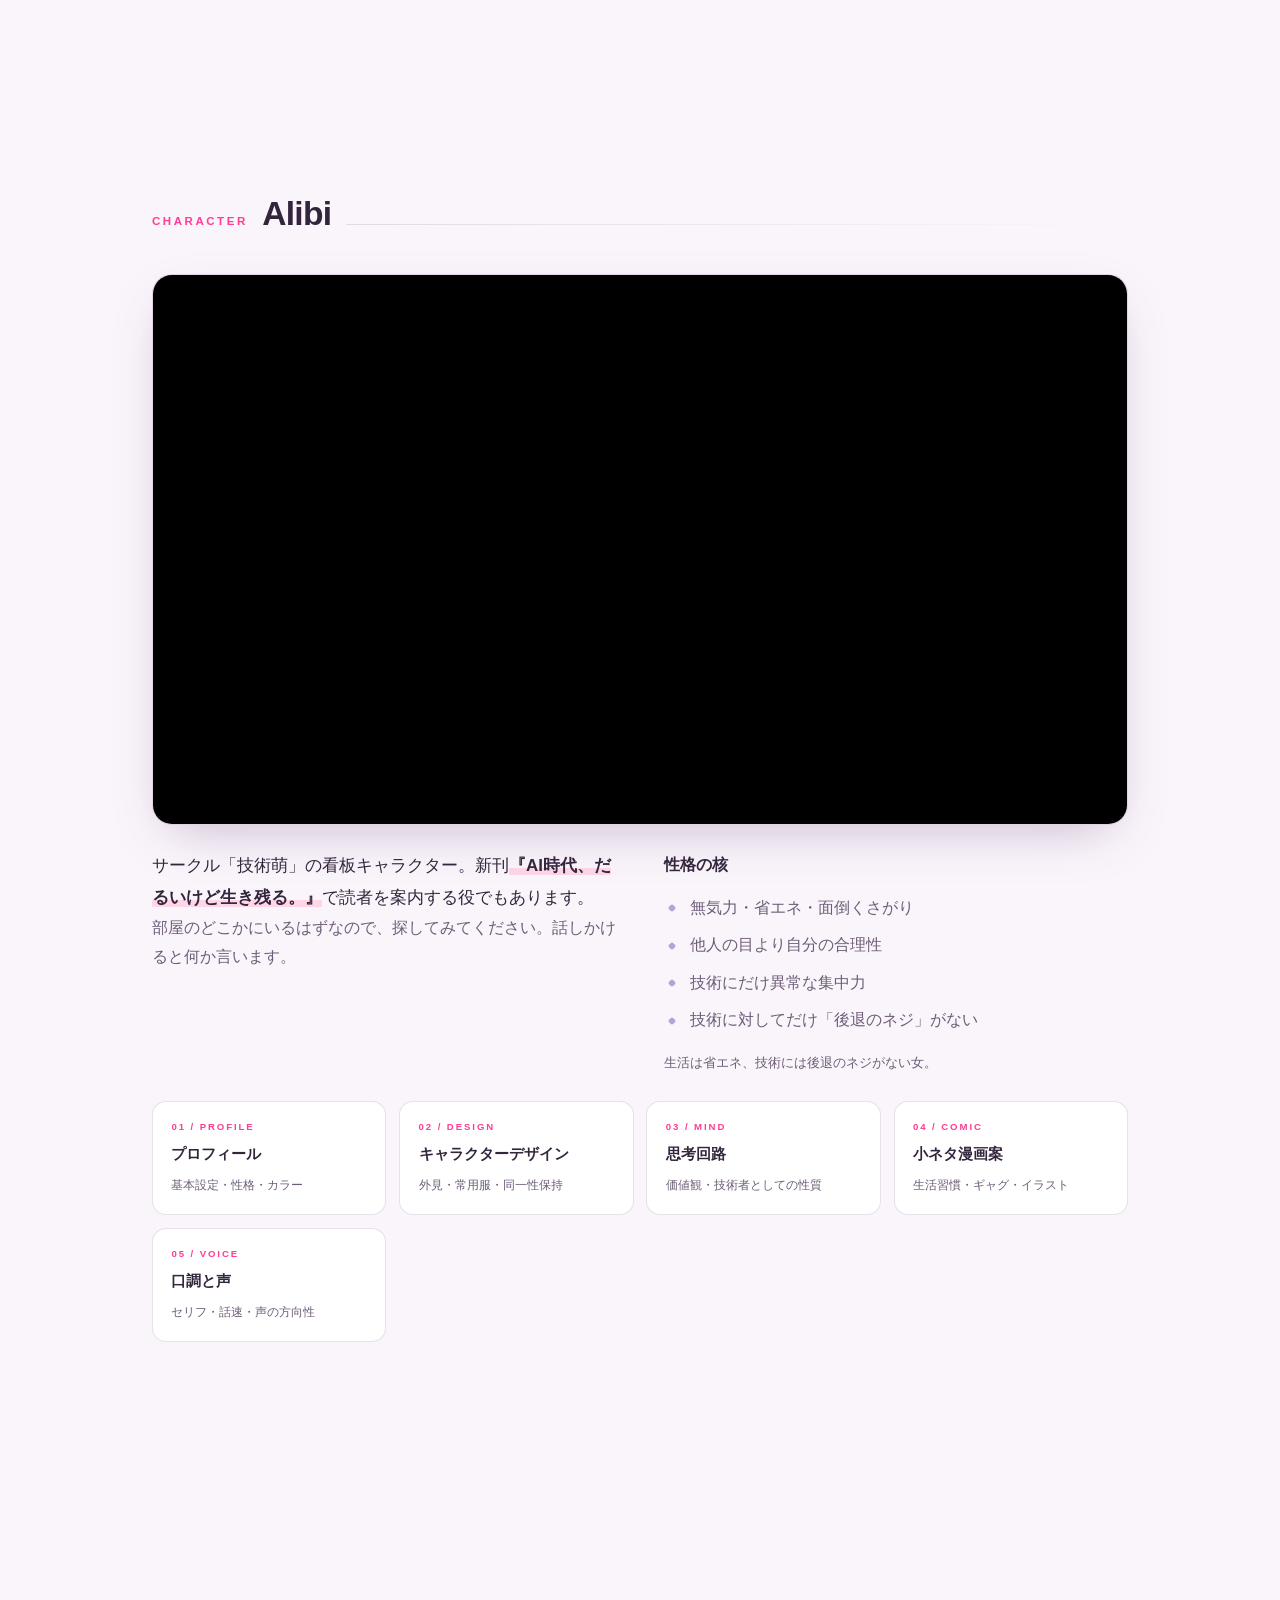
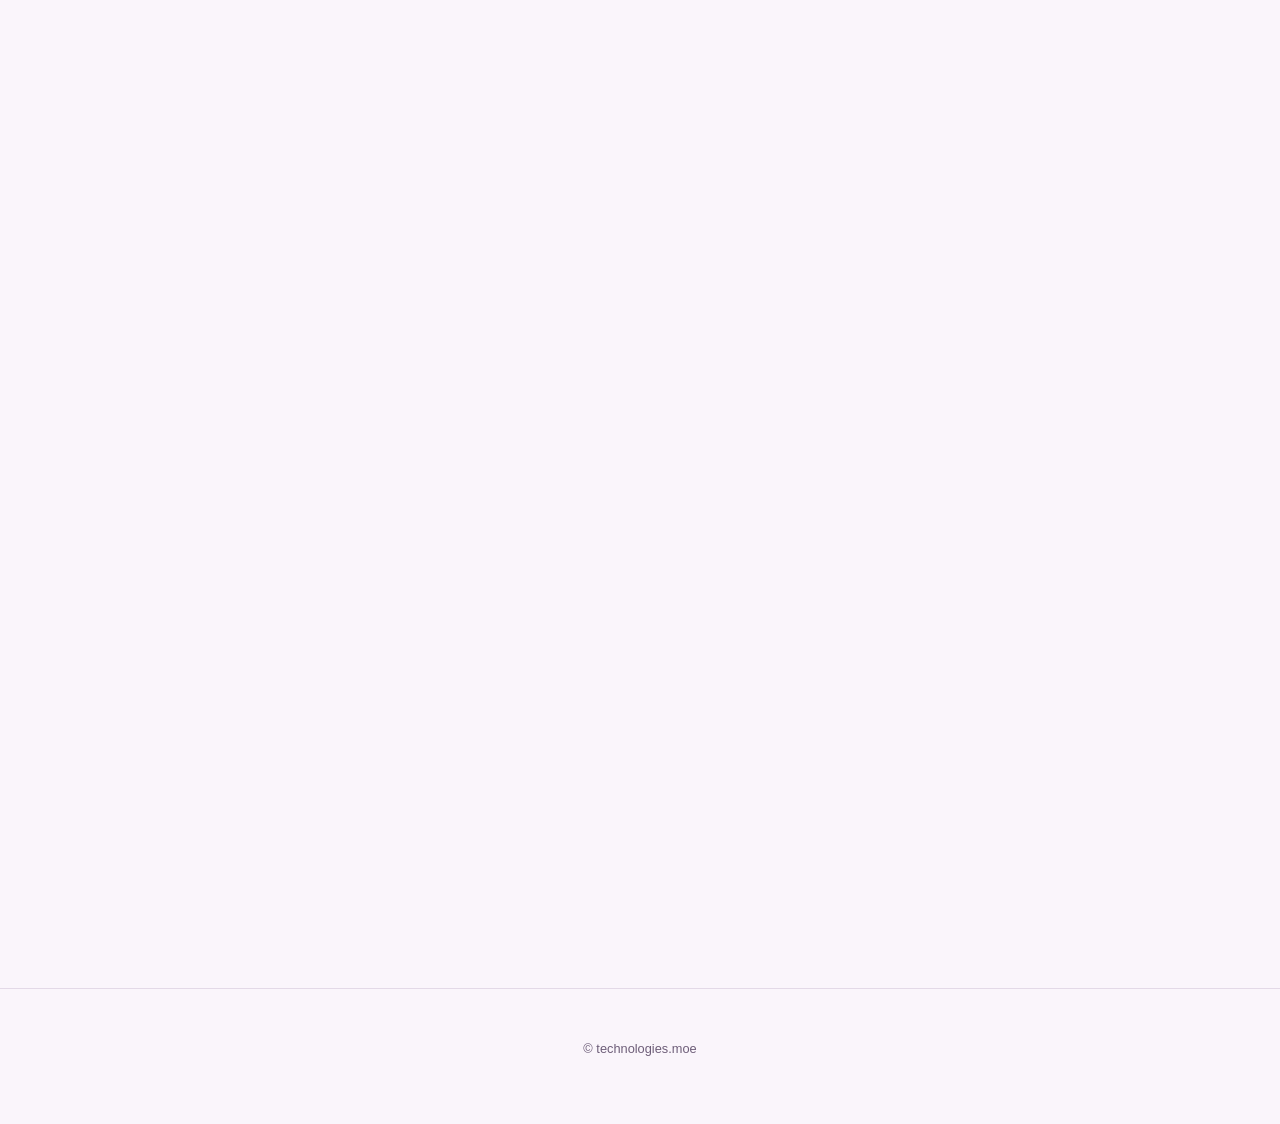
==== commit b27f4571: "Put the parody-book recruitment on the front page The circle's whole recruitment stance — parody wel" ====
--- a/index.html
+++ b/index.html
@@ -638,6 +638,65 @@
 .join h2{font-size:clamp(1.4rem,3vw,1.9rem); font-weight:800; margin-bottom:.6rem}
 .join p{max-width:44ch; margin:0 auto 1.8rem}
 
+/* the creator call rides next to Join Us as the paper on the corkboard */
+.join-grid{
+  display:grid; gap:1.2rem;
+  grid-template-columns:repeat(auto-fit,minmax(300px,1fr));
+  align-items:stretch;
+}
+.call{
+  position:relative;
+  background:linear-gradient(160deg,#fff 0%,#fff8f0 100%);
+  border:1px solid var(--line);
+  border-radius:26px;
+  padding:clamp(1.8rem,4vw,2.6rem);
+  box-shadow:var(--shadow);
+  display:grid;
+  grid-template-columns:1fr auto;
+  gap:1.4rem;
+  align-items:center;
+}
+.call::before{ /* the drawing pin */
+  content:"";
+  position:absolute; top:14px; left:50%;
+  width:11px; height:11px; border-radius:50%;
+  transform:translateX(-50%);
+  background:radial-gradient(circle at 35% 30%, #ff8ec0, var(--pink) 65%);
+  box-shadow:0 2px 4px rgba(120,40,80,.45);
+}
+.call h2{font-size:clamp(1.2rem,2.6vw,1.6rem); font-weight:800; margin-bottom:.2rem}
+.call .sub{font-size:.8rem; font-weight:700; letter-spacing:.14em; color:var(--pink); margin-bottom:1rem}
+.call ul{list-style:none; display:grid; gap:.5rem}
+.call li{
+  font-size:.9rem; color:var(--ink-soft);
+  padding-left:1.4rem; position:relative;
+}
+.call li::before{
+  content:"✓"; position:absolute; left:0;
+  color:var(--mint); font-weight:800;
+}
+.call .paper-btn{
+  border:0; padding:0; background:none; cursor:zoom-in;
+  font:inherit;
+}
+.call .paper{
+  display:block;
+  width:clamp(130px,15vw,210px);
+  height:auto;   /* the height="600" attribute otherwise survives the CSS width
+                    override and stretches the poster vertically */
+  border-radius:10px;
+  transform:rotate(2.5deg);
+  box-shadow:0 12px 26px -12px rgba(80,40,100,.5);
+  border:1px solid rgba(120,90,140,.25);
+  transition:transform .3s;
+}
+.call .paper-btn:hover .paper,.call .paper-btn:focus-visible .paper{transform:rotate(1deg) scale(1.04)}
+.call .fine{font-size:.74rem; color:var(--ink-soft); margin-top:1.1rem}
+@media (max-width:560px){
+  .call{grid-template-columns:1fr}
+  .call .paper{justify-self:center}
+}
+
 footer{
   text-align:center;
   padding:3rem 1.5rem 4rem;
@@ -755,6 +814,35 @@
 }
 .docs b{display:block; font-size:.93rem; font-weight:700}
 .docs span:last-child{font-size:.78rem; color:var(--ink-soft)}
+
+/* ---- lightbox (same part as doc.css; index.html does not load that file) ---- */
+#lightbox{
+  position:fixed; inset:0; z-index:90;
+  display:none; place-items:center;
+  padding:clamp(1rem,4vw,3rem);
+  background:rgba(18,10,26,.92);
+  backdrop-filter:blur(6px);
+}
+#lightbox.on{display:grid}
+#lightbox img{
+  max-width:100%; max-height:88svh;
+  width:auto; height:auto;
+  border-radius:10px;
+  box-shadow:0 30px 90px -30px #000;
+}
+#lightbox .close{
+  position:absolute; top:1rem; right:1rem;
+  width:2.6rem; height:2.6rem; border-radius:50%;
+  border:1px solid rgba(255,255,255,.25);
+  background:rgba(255,255,255,.08); color:#fff;
+  font-size:1.1rem; cursor:pointer; line-height:1;
+}
+#lightbox .close:hover{background:var(--pink); border-color:var(--pink)}
+#lightbox .cap{
+  position:absolute; left:0; right:0; bottom:1.1rem;
+  text-align:center; color:#e8dcf0;
+  font-size:.8rem; letter-spacing:.04em;
+}
 
 /* loader */
 #loader{
@@ -1035,10 +1123,32 @@
     </section>
 
     <section class="sect rv" id="join">
-      <div class="join">
-        <h2>Join Us</h2>
-        <p>技術同人誌の執筆・編集・デザインに興味がある方、一緒に活動しませんか。まずは気軽に声をかけてください。</p>
-        <a href="https://github.com/technologies-moe" target="_blank" rel="noopener" class="btn btn-primary">Contact via GitHub</a>
+      <div class="join-grid">
+        <div class="join">
+          <h2>Join Us</h2>
+          <p>技術同人誌の執筆・編集・デザインに興味がある方、一緒に活動しませんか。まずは気軽に声をかけてください。</p>
+          <a href="https://github.com/technologies-moe" target="_blank" rel="noopener" class="btn btn-primary">Contact via GitHub</a>
+        </div>
+        <div class="call">
+          <div>
+            <h2>パロディ本、募集中！</h2>
+            <p class="sub">技術萌で本を出してみませんか？</p>
+            <ul>
+              <li>パロディ歓迎。うちを勝手にネタにして OK</li>
+              <li>18禁も歓迎</li>
+              <li>漫画 / イラスト / 小説 / ネタ本 歓迎</li>
+              <li>合同誌・個人誌どちらでも OK</li>
+              <li>技術推しじゃなくても OK</li>
+            </ul>
+            <p class="fine">Alibiちゃんや技術萌を、自由に料理して OK。好き勝手やってくれる人、待ってます。</p>
+          </div>
+          <button class="paper-btn" type="button" data-full="assets/alibi/recruit-poster.webp"
+                  data-cap="パロディ本募集中！ — 技術萌で本を出してみませんか？"
+                  data-alt="パロディ本募集中のポスター。パロディ歓迎・18禁も歓迎・漫画イラスト小説ネタ本歓迎・合同誌個人誌どちらでもOK・好き勝手やってくれる人求む。技術推しじゃなくてもOK、ネタにしてくれる人待ってます。">
+            <img src="assets/alibi/recruit-poster-thumb.webp" width="480" height="600" loading="lazy"
+                 class="paper" alt="「パロディ本募集中！」のポスターイラスト">
+          </button>
+        </div>
       </div>
     </section>
 
@@ -1049,6 +1159,12 @@
   </footer>
 </div>
 
+<div id="lightbox" role="dialog" aria-modal="true" aria-label="拡大表示">
+  <button class="close" aria-label="閉じる">✕</button>
+  <img alt="">
+  <p class="cap"></p>
+</div>
+<script src="assets/lightbox.js"></script>
 <script src="assets/ripple.js"></script>
 <script src="assets/kaibunsho.js"></script>
 <script src="assets/night.js"></script>
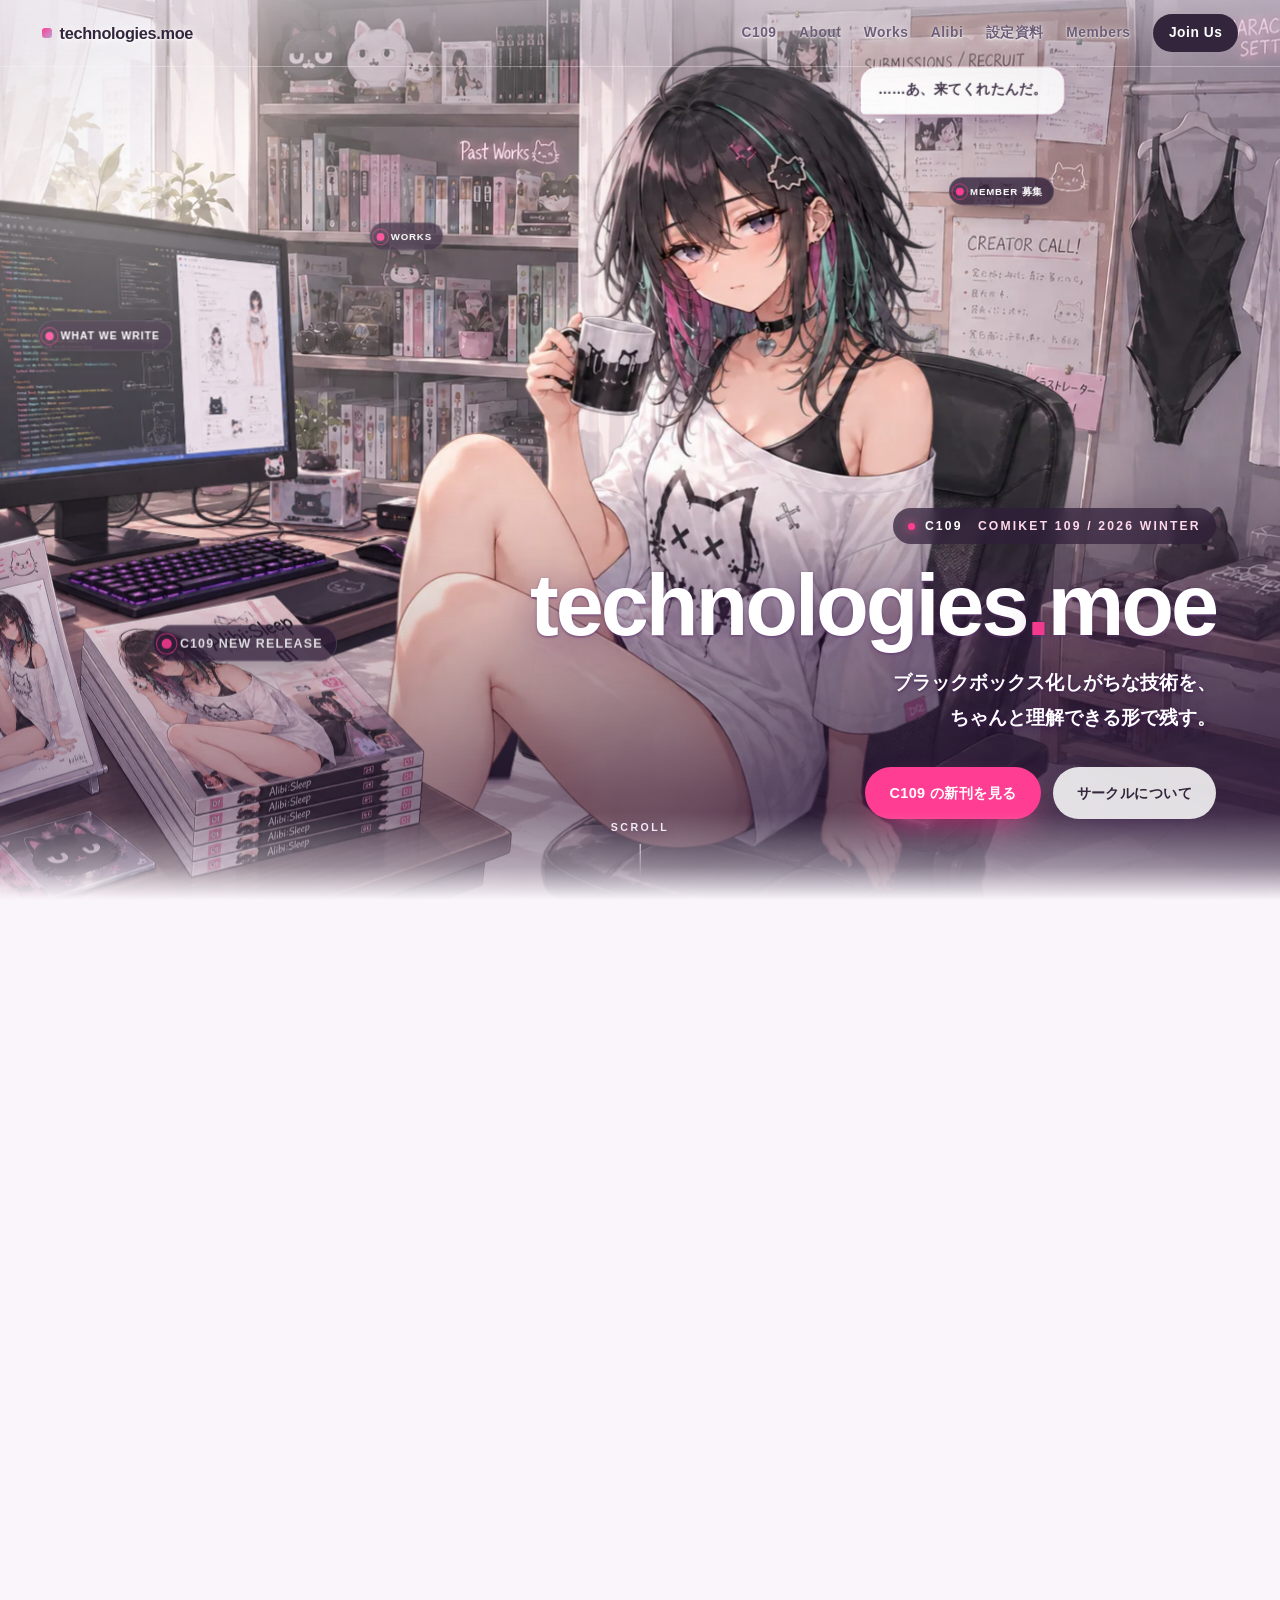
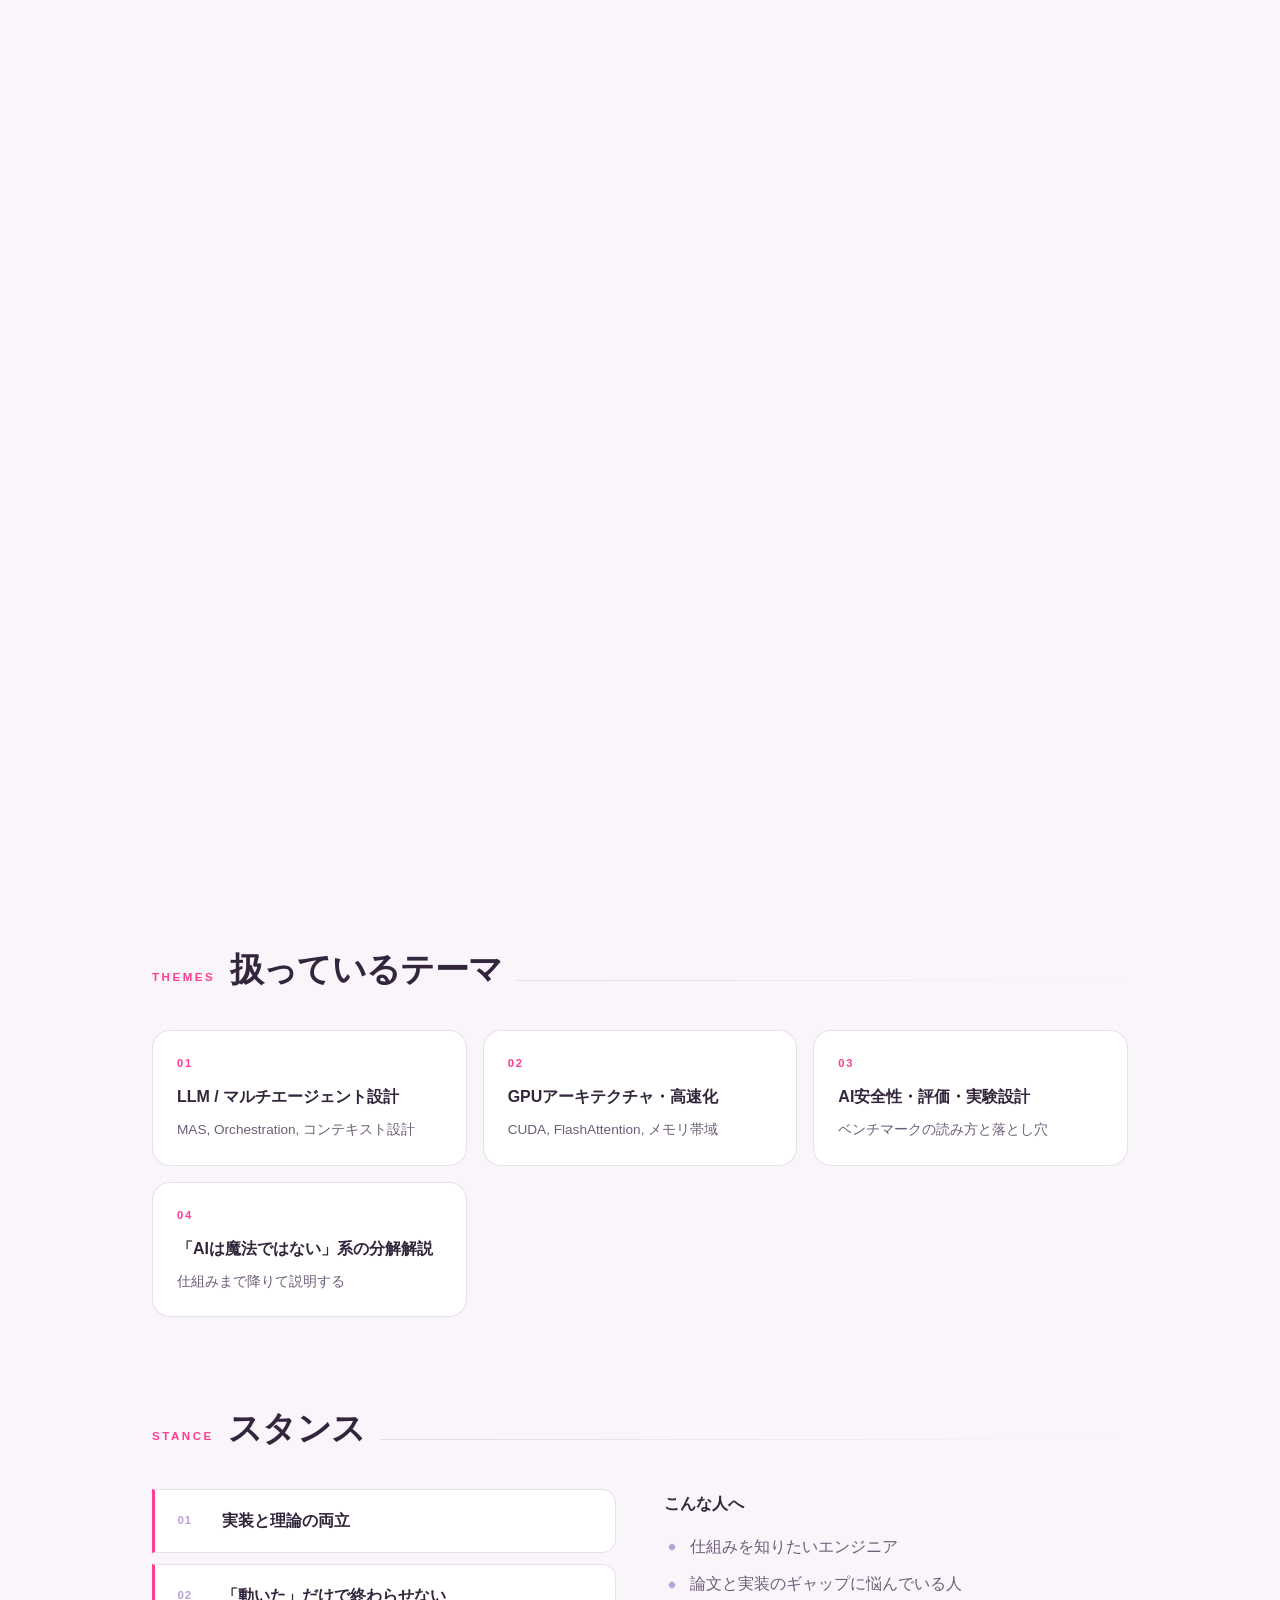
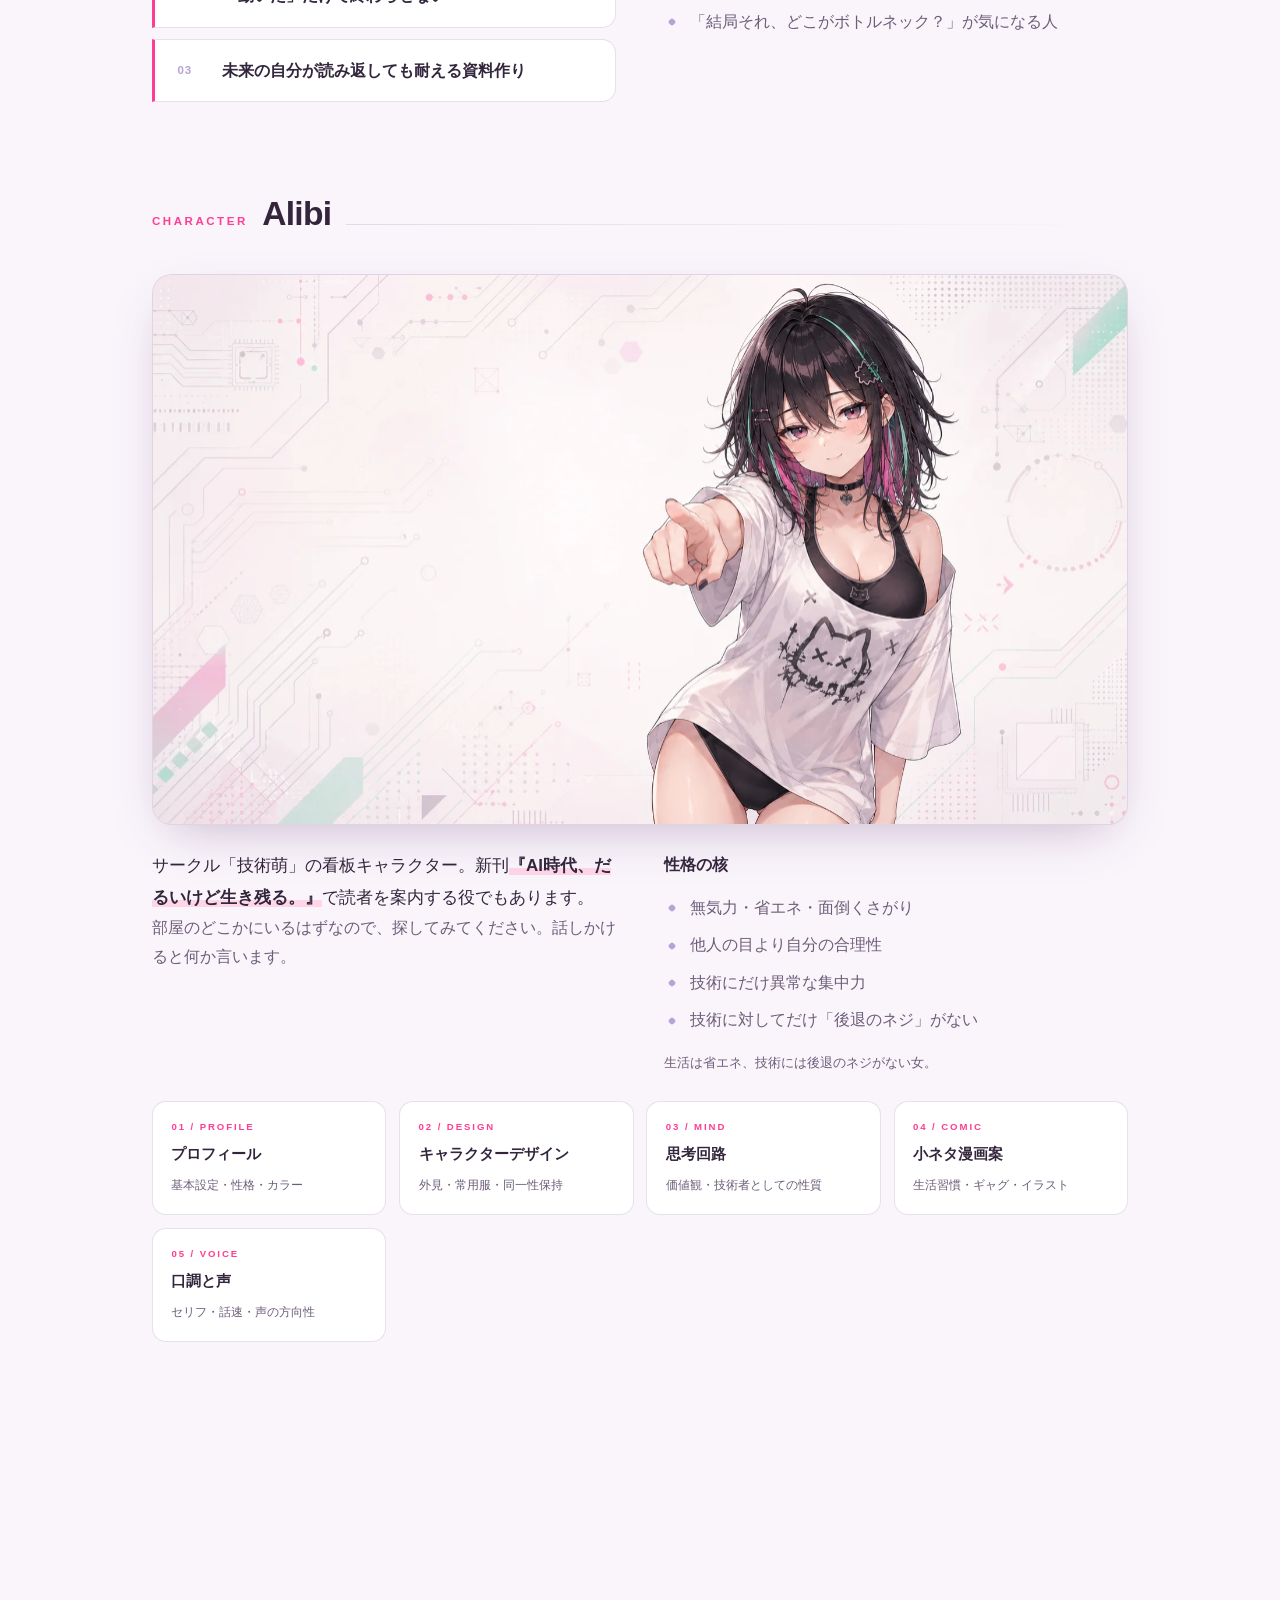
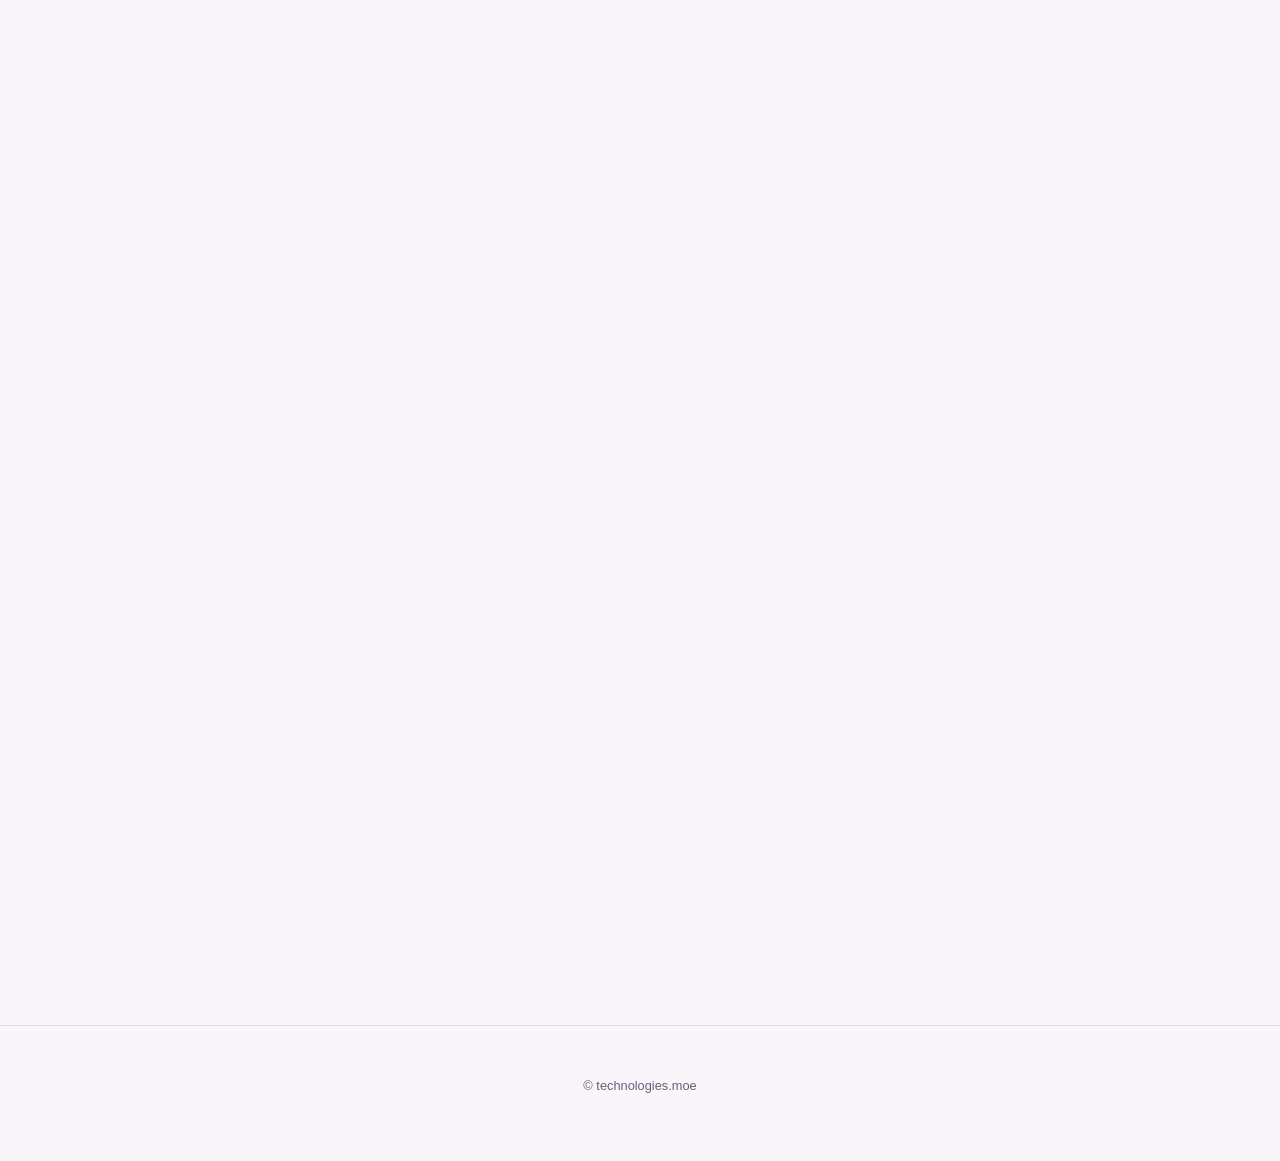
==== commit 9a7cfc68: "Let the room keep time: morning, midday, evening, night The room base now follows the JST clock — 06" ====
--- a/index.html
+++ b/index.html
@@ -115,6 +115,18 @@
     rgba(62,38,82,.42), rgba(62,38,82,.16) 55%, transparent 78%);
   pointer-events:none;
 }
+
+/* ---- time-of-day grade ----
+   Only the room base sheet is repainted per time of day; the props and the
+   character keep their midday lighting, so they get a light CSS grade to sit
+   in the scene instead of floating on top of it. The pins and speech bubble
+   are UI, not scenery — they stay ungraded and legible. */
+.diorama.t-morning .layer:not([data-id="room"]) img{filter:brightness(1.03)}
+.diorama.t-evening .layer:not([data-id="room"]) img{filter:sepia(.16) saturate(1.12) brightness(.95)}
+.diorama.t-night   .layer:not([data-id="room"]) img{filter:brightness(.62) saturate(.8) contrast(1.05)}
+/* the window beam is sunlight; dusk halves it and night puts it out */
+.diorama.t-evening .sunbeam{opacity:.45}
+.diorama.t-night .sunbeam{display:none}
 
 /* window light breathing */
 .sunbeam{
@@ -665,7 +677,18 @@
   box-shadow:0 2px 4px rgba(120,40,80,.45);
 }
 .call h2{font-size:clamp(1.2rem,2.6vw,1.6rem); font-weight:800; margin-bottom:.2rem}
-.call .sub{font-size:.8rem; font-weight:700; letter-spacing:.14em; color:var(--pink); margin-bottom:1rem}
+.call .sub{font-size:.8rem; font-weight:700; letter-spacing:.14em; color:var(--pink); margin-bottom:.7rem}
+.call .rule-note{
+  display:flex; align-items:center; gap:.7rem;
+  font-size:.82rem; font-weight:800; letter-spacing:.08em;
+  color:var(--ink);
+  margin-bottom:1.1rem;
+}
+.call .rule-note::before,.call .rule-note::after{
+  content:""; flex:1; height:1px;
+  background:linear-gradient(90deg, transparent, rgba(255,61,146,.55));
+}
+.call .rule-note::after{background:linear-gradient(90deg, rgba(255,61,146,.55), transparent)}
 .call ul{list-style:none; display:grid; gap:.5rem}
 .call li{
   font-size:.9rem; color:var(--ink-soft);
@@ -1133,6 +1156,7 @@
           <div>
             <h2>パロディ本、募集中！</h2>
             <p class="sub">技術萌で本を出してみませんか？</p>
+            <p class="rule-note"><span>勝手に二次創作も大歓迎</span></p>
             <ul>
               <li>パロディ歓迎。うちを勝手にネタにして OK</li>
               <li>18禁も歓迎</li>
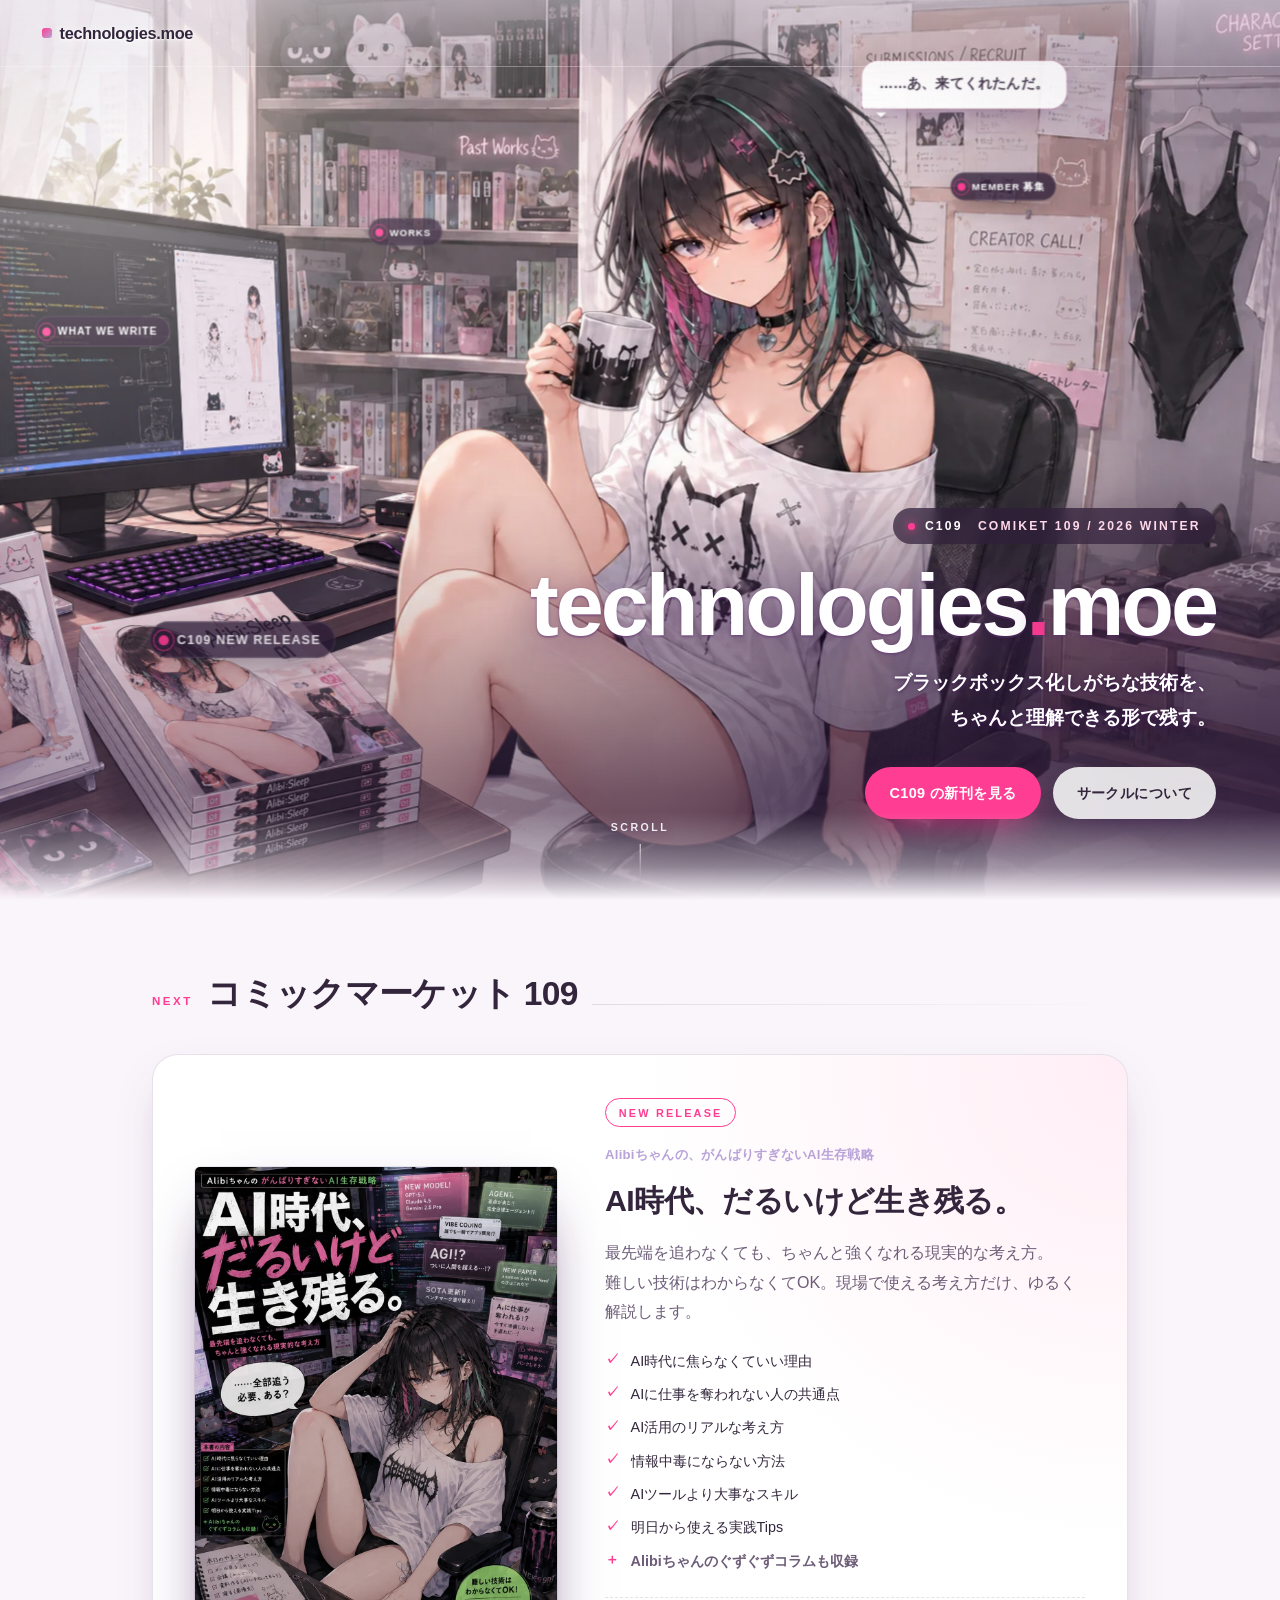
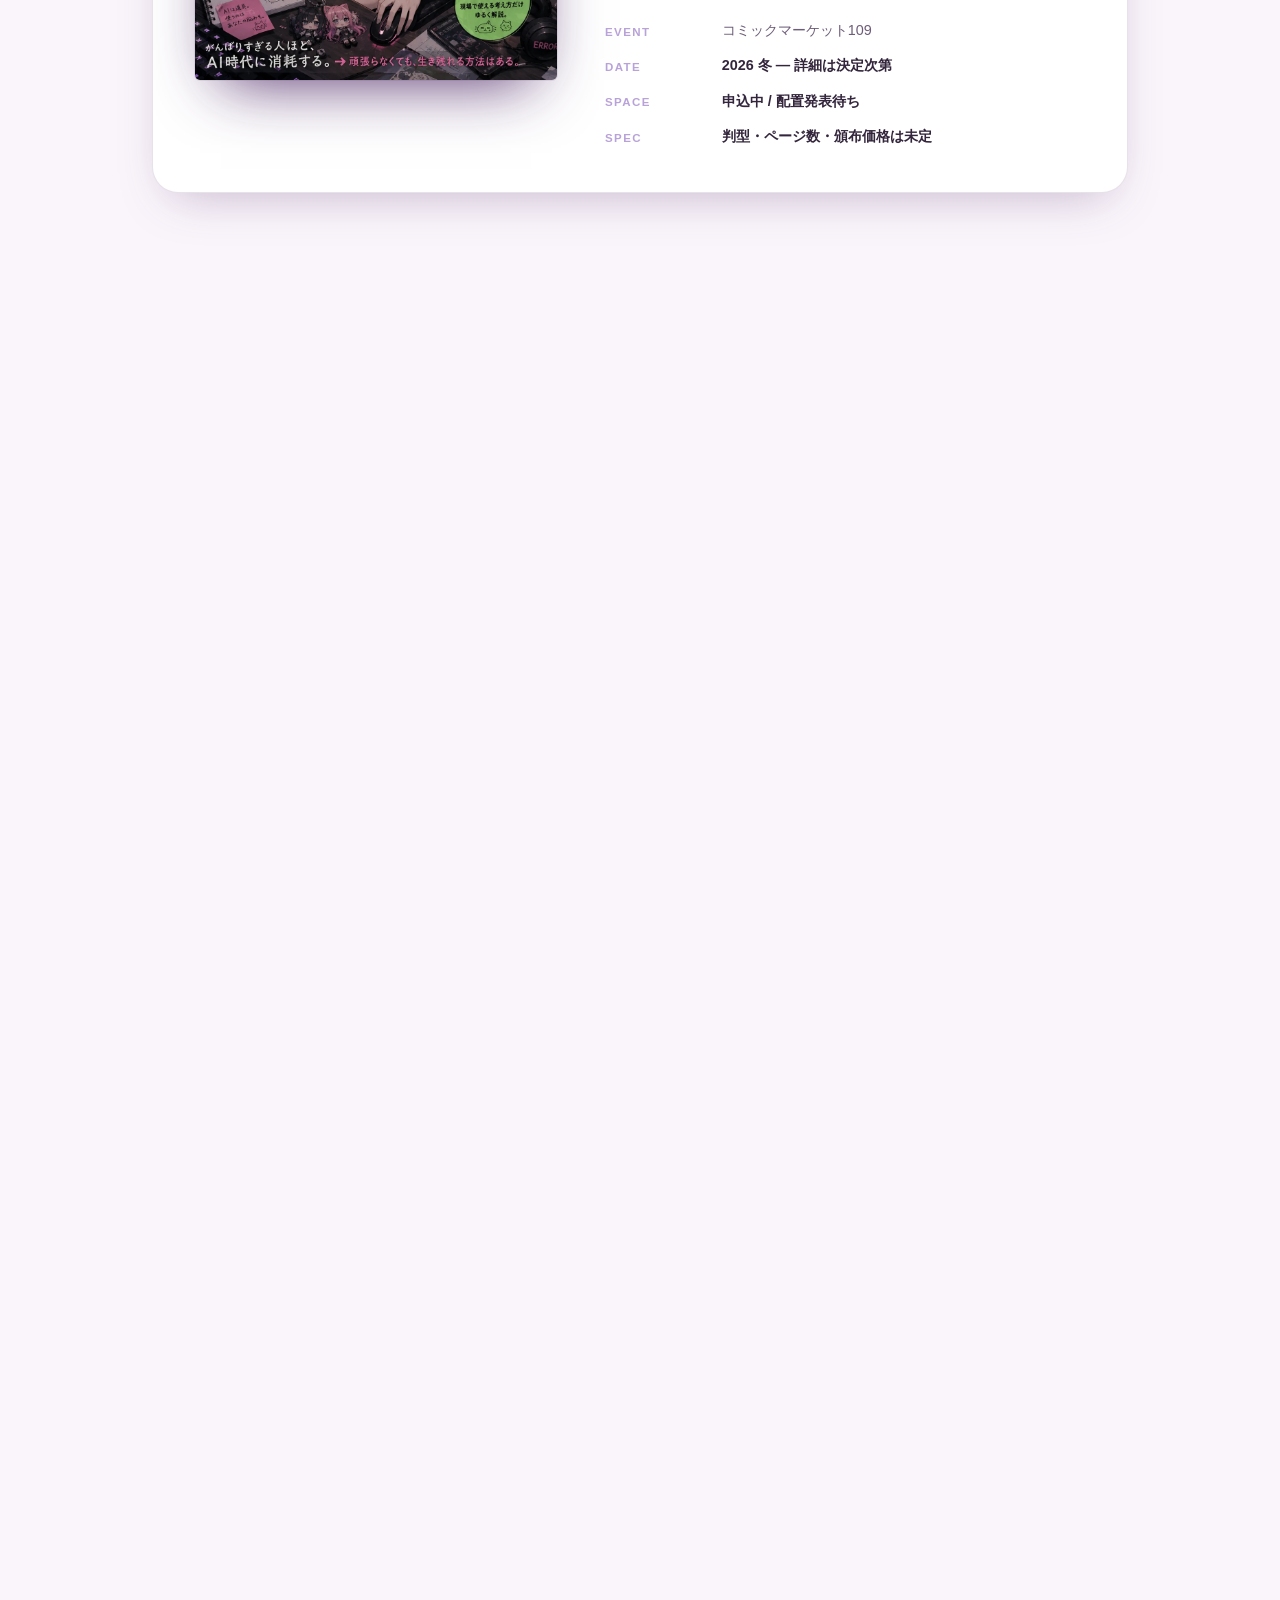
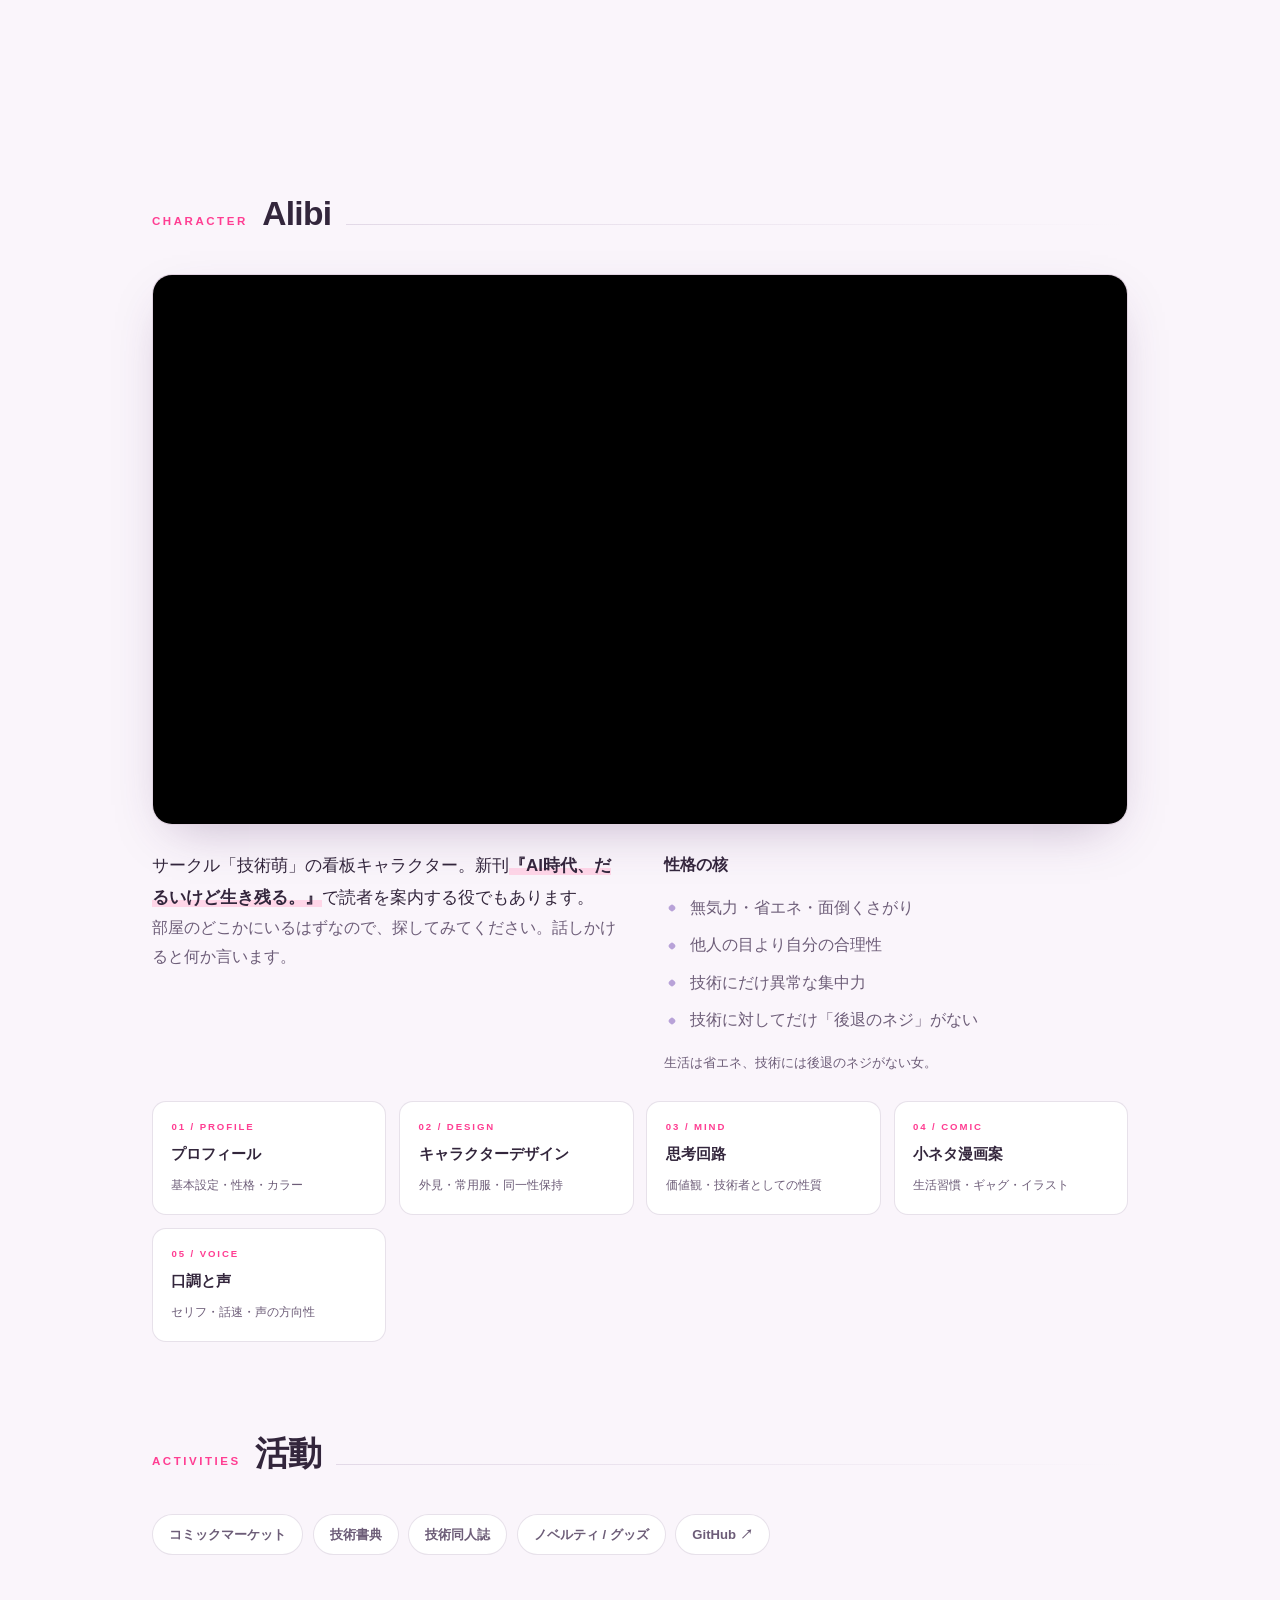
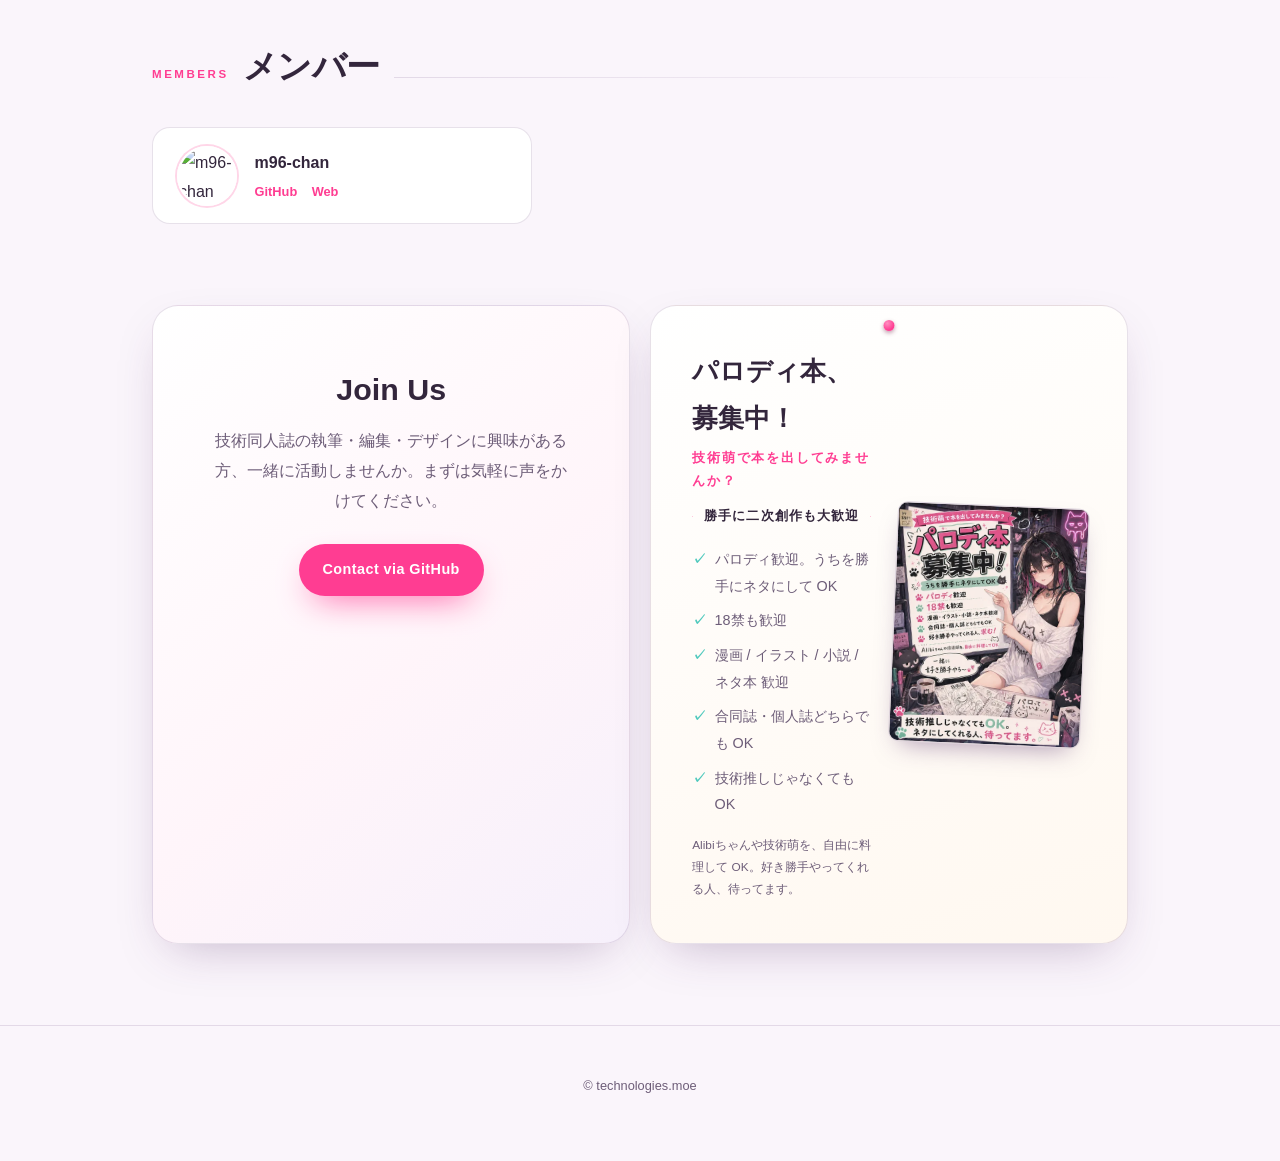
==== commit 2bda05d8: "Merge main's SEO pass into the rebuilt site main carried d3a8425, an SEO pass over the pre-diorama i" ====
--- a/index.html
+++ b/index.html
@@ -16,7 +16,20 @@
 <meta property="og:title" content="technologies.moe — C109">
 <meta property="og:description" content="ブラックボックス化しがちな技術を、ちゃんと理解できる形で残す。技術同人誌サークル technologies.moe">
 <meta property="og:image" content="https://www.technologies.moe/assets/room/ogp.jpg">
+<meta property="og:site_name" content="technologies.moe">
+<meta property="og:locale" content="ja_JP">
 <meta name="twitter:card" content="summary_large_image">
+
+<script type="application/ld+json">
+{
+  "@context": "https://schema.org",
+  "@type": "Organization",
+  "name": "technologies.moe",
+  "url": "https://www.technologies.moe",
+  "description": "AI・GPU・LLM・分散システムなど、ブラックボックス化しがちな技術を理解できる形で残す技術同人誌サークル",
+  "sameAs": ["https://github.com/technologies-moe"]
+}
+</script>
 
 <link rel="stylesheet" href="assets/night.css">
 
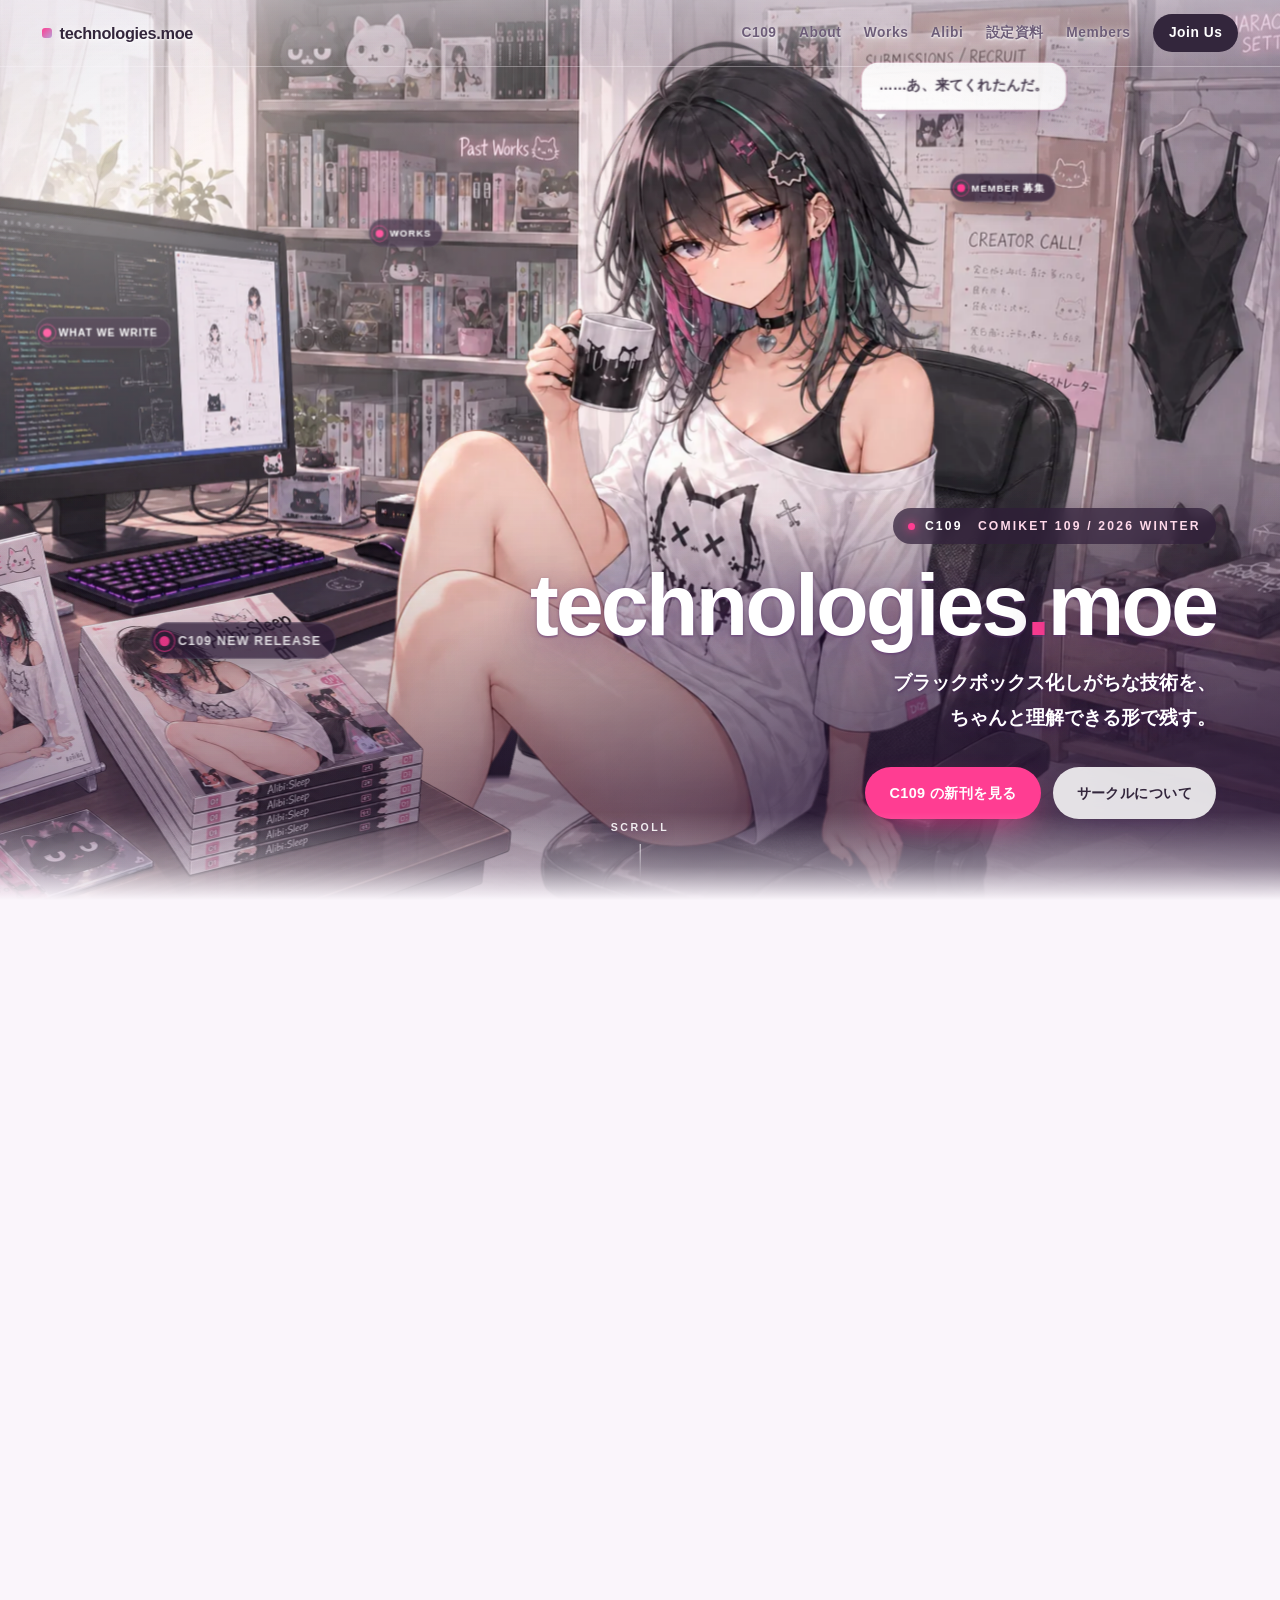
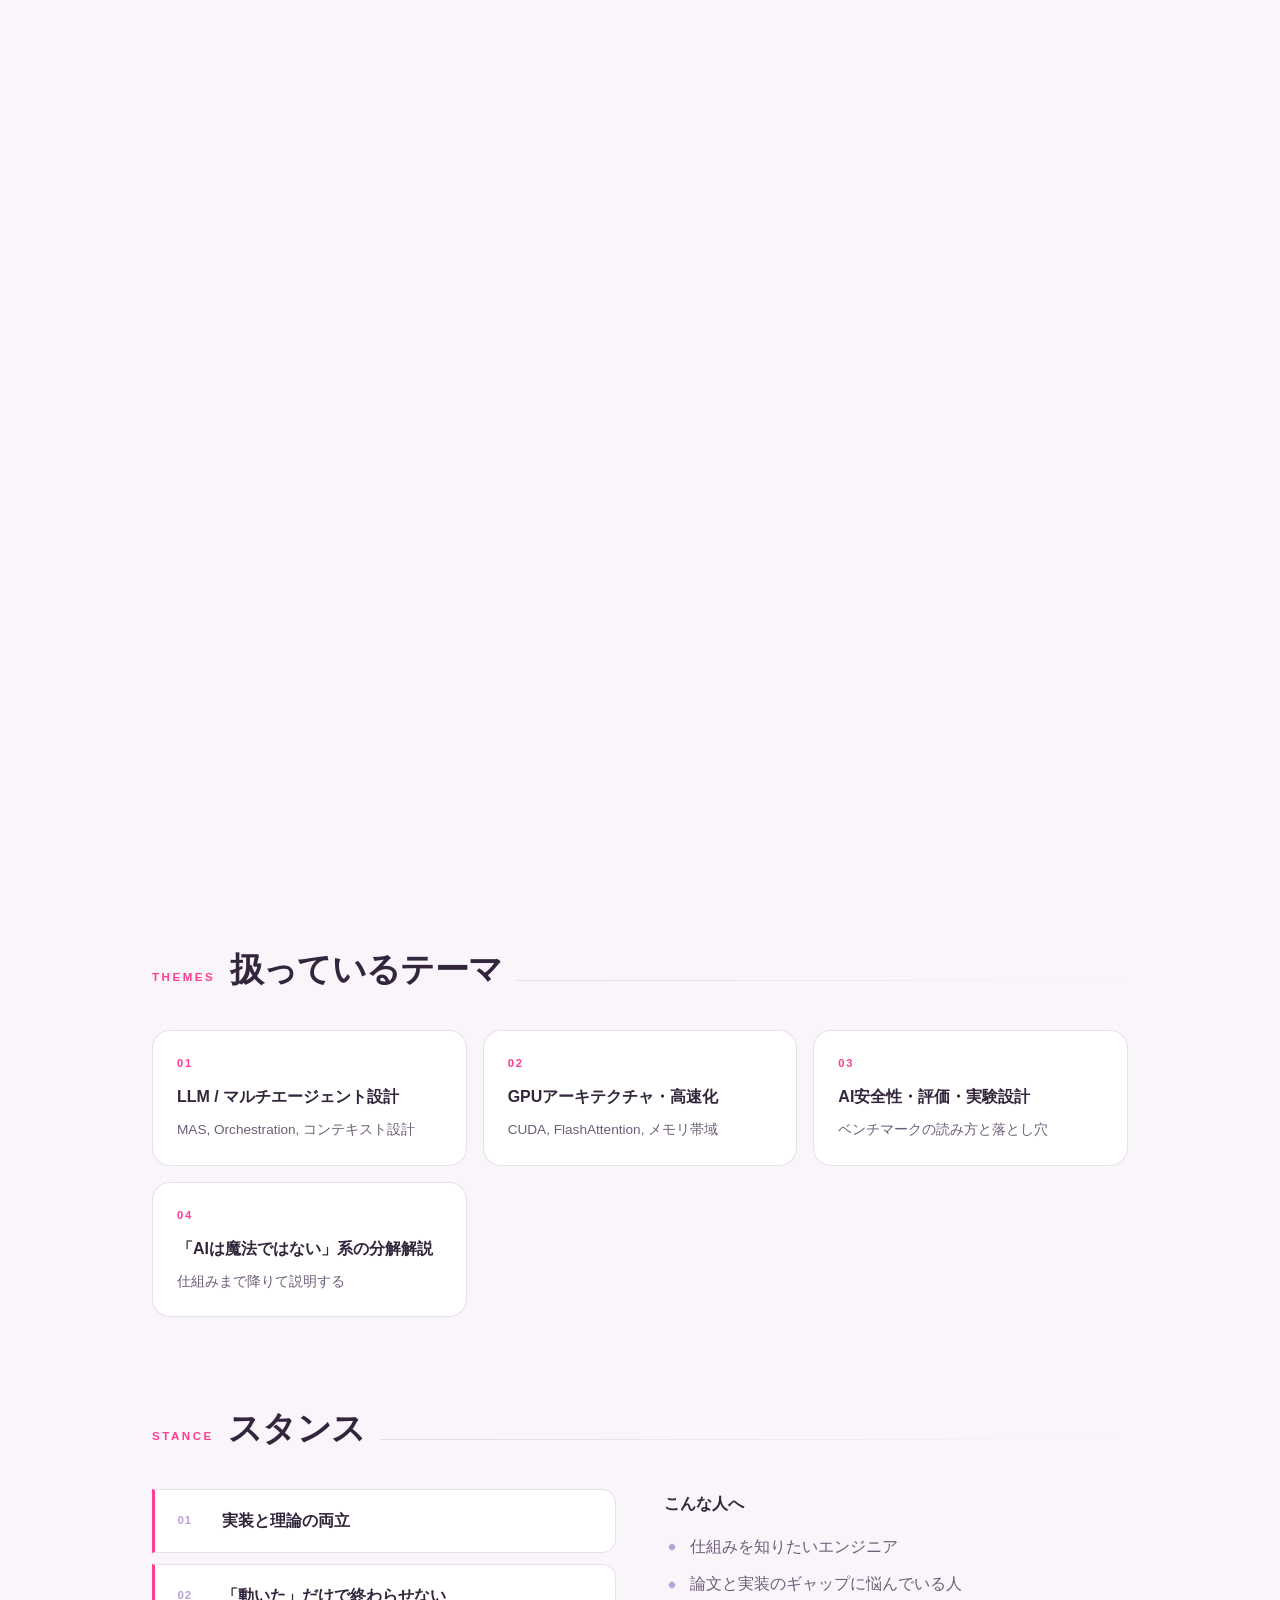
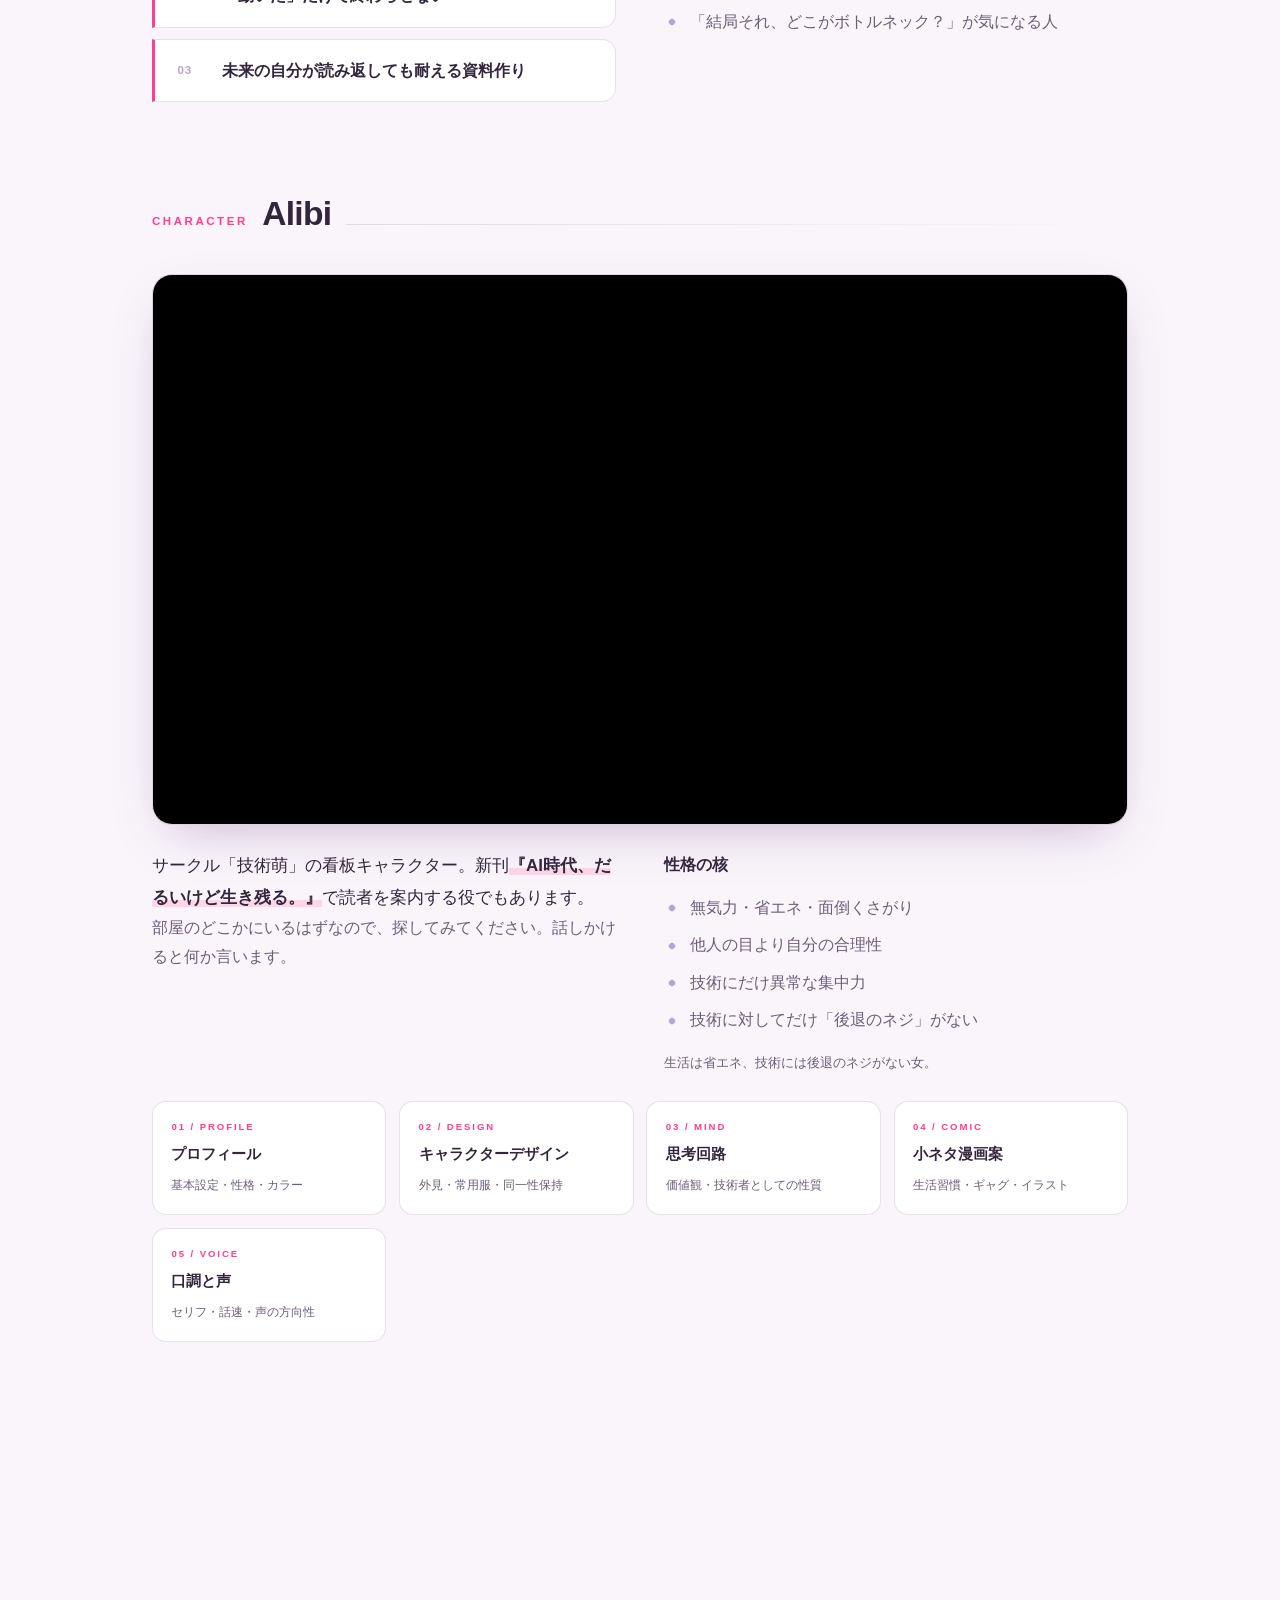
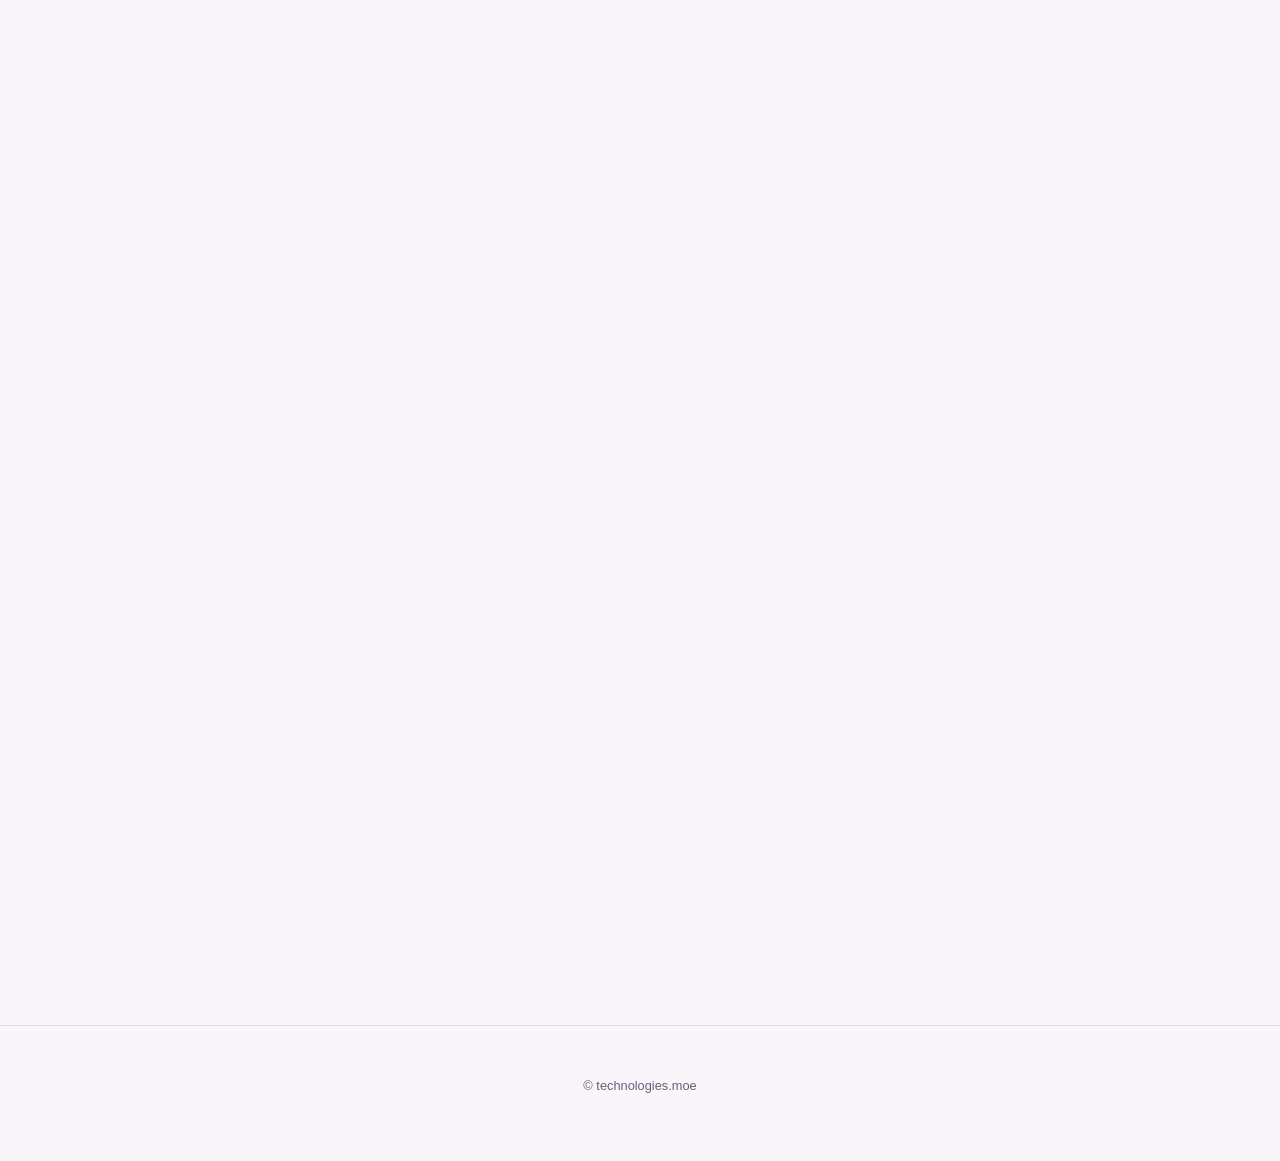
==== commit 69797c94: "Lengthen the meta descriptions Bing flagged as too short Bing Webmaster Tools reported these as unde" ====
--- a/index.html
+++ b/index.html
@@ -4,7 +4,7 @@
 <meta charset="UTF-8">
 <meta name="viewport" content="width=device-width, initial-scale=1.0">
 <title>technologies.moe — C109</title>
-<meta name="description" content="AI・GPU・LLM・分散システムなど、ブラックボックス化しがちな技術を理解できる形で残す技術同人誌サークル。コミックマーケット109 参加予定。">
+<meta name="description" content="AI・GPU・LLM・分散システムなど、ブラックボックス化しがちな技術を「なぜそうなっているのか」から解説する技術同人誌サークルです。コミックマーケット109で新刊『AI時代、だるいけど生き残る。』を頒布予定。設計思想・トレードオフ・実測結果を重視して書いています。">
 <link rel="icon" href="/favicon.svg" type="image/svg+xml">
 <link rel="icon" href="/favicon.ico" sizes="32x32">
 <link rel="apple-touch-icon" href="/apple-touch-icon.png">
@@ -14,7 +14,7 @@
 <meta property="og:type" content="website">
 <meta property="og:url" content="https://www.technologies.moe/">
 <meta property="og:title" content="technologies.moe — C109">
-<meta property="og:description" content="ブラックボックス化しがちな技術を、ちゃんと理解できる形で残す。技術同人誌サークル technologies.moe">
+<meta property="og:description" content="AI・GPU・LLM・分散システムなど、ブラックボックス化しがちな技術を「なぜそうなっているのか」から解説する技術同人誌サークルです。コミックマーケット109で新刊『AI時代、だるいけど生き残る。』を頒布予定。設計思想・トレードオフ・実測結果を重視して書いています。">
 <meta property="og:image" content="https://www.technologies.moe/assets/room/ogp.jpg">
 <meta property="og:site_name" content="technologies.moe">
 <meta property="og:locale" content="ja_JP">
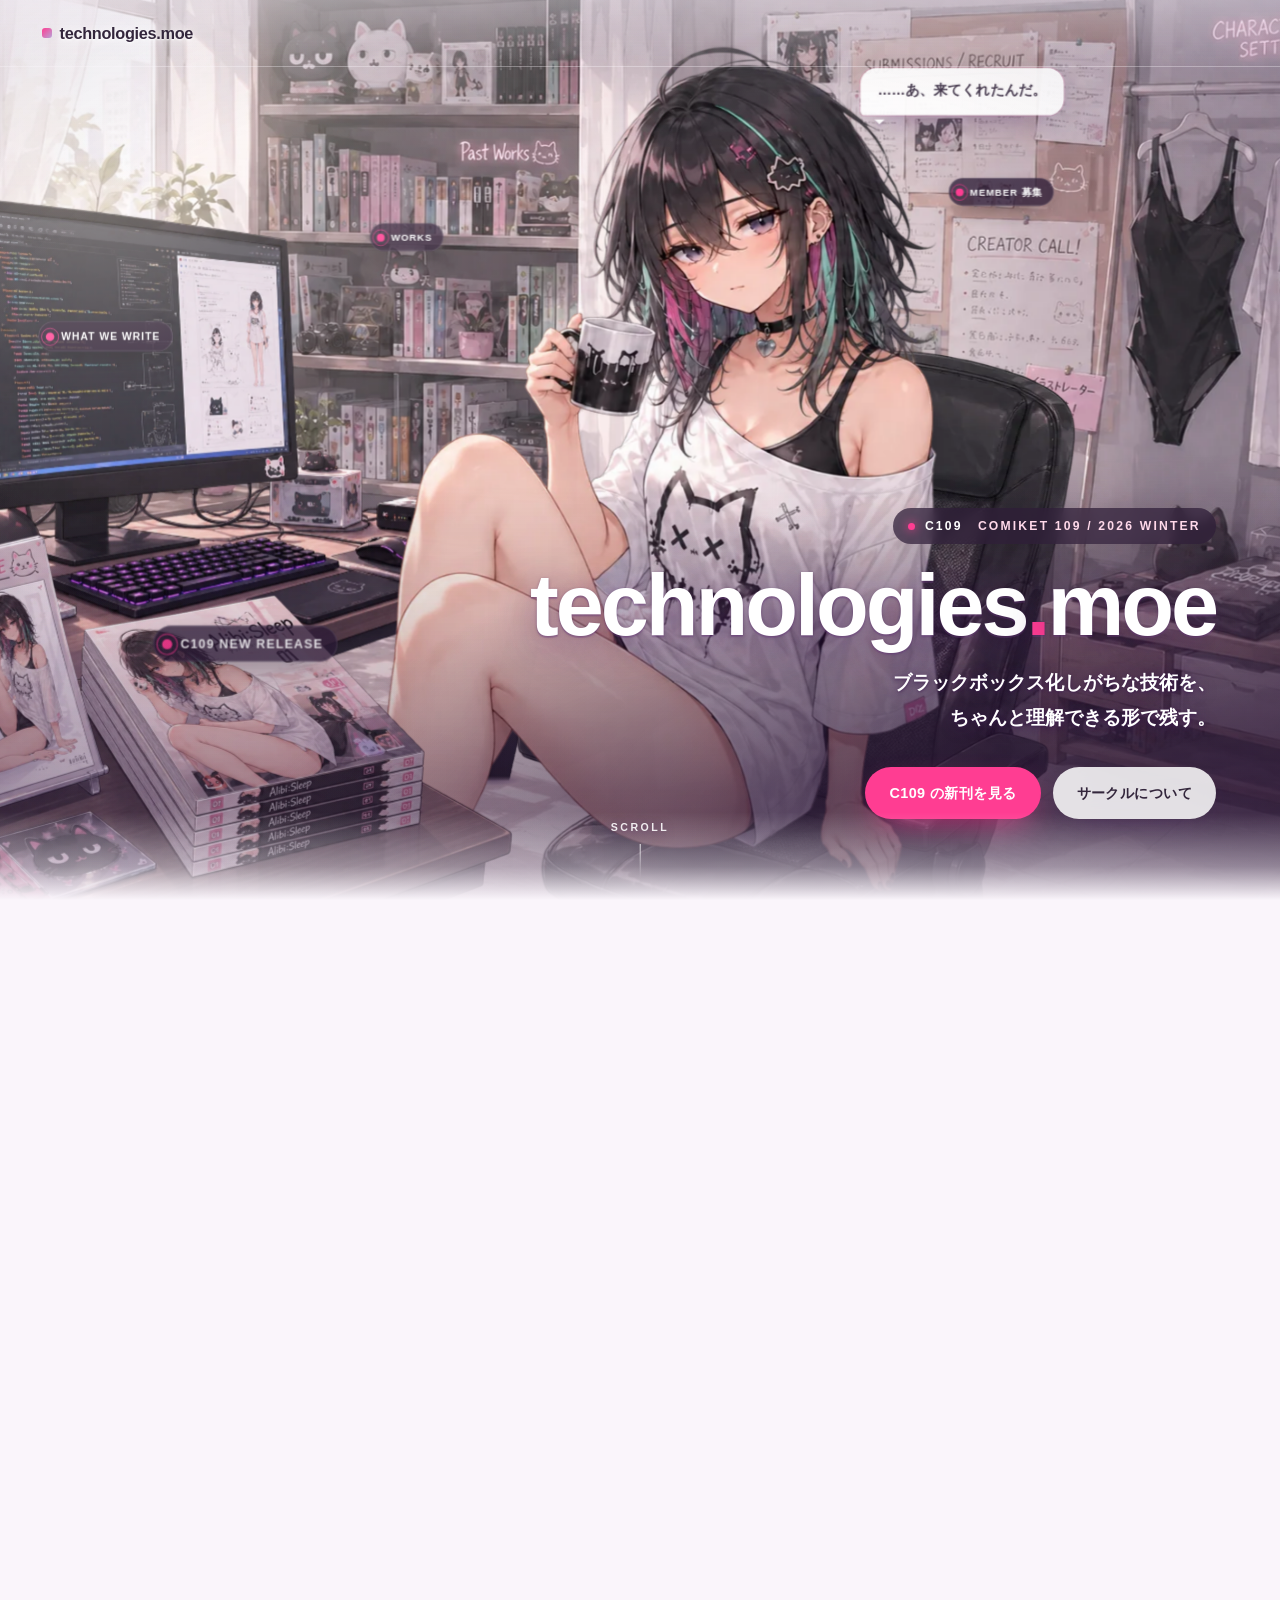
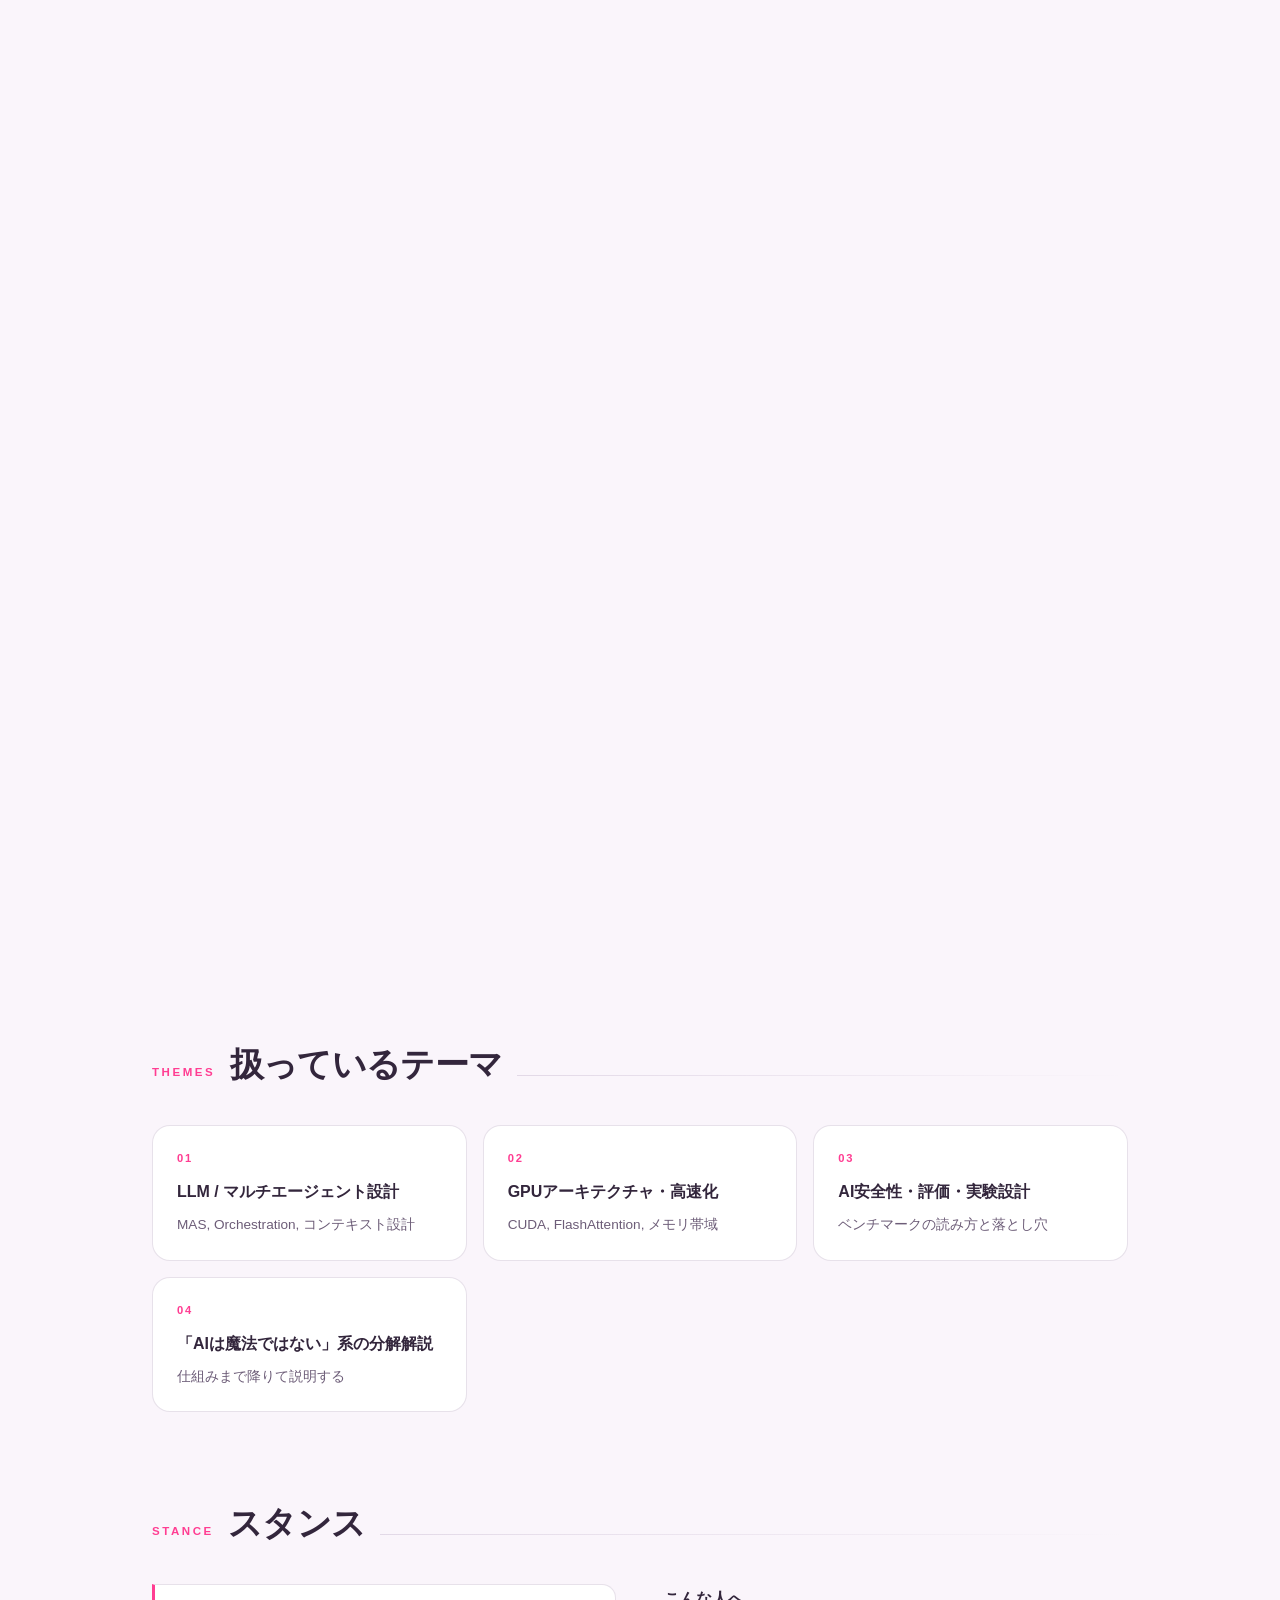
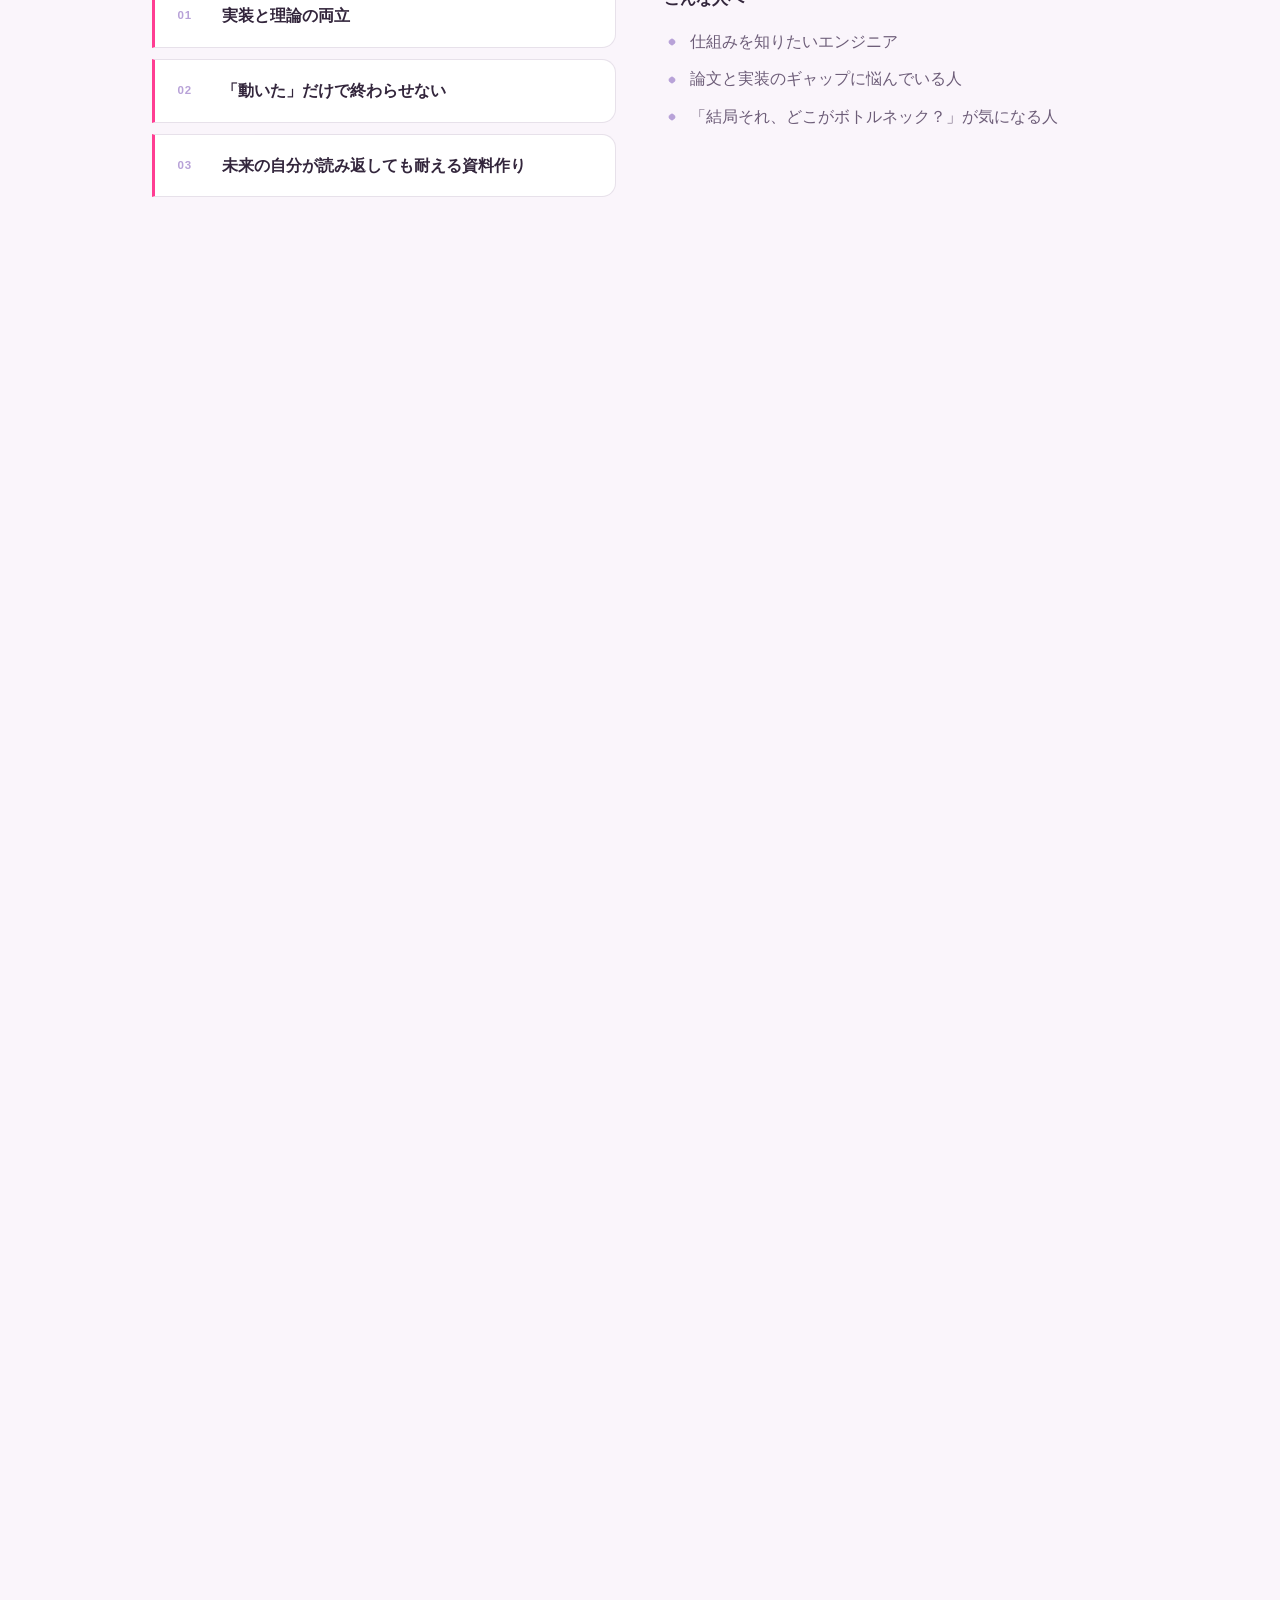
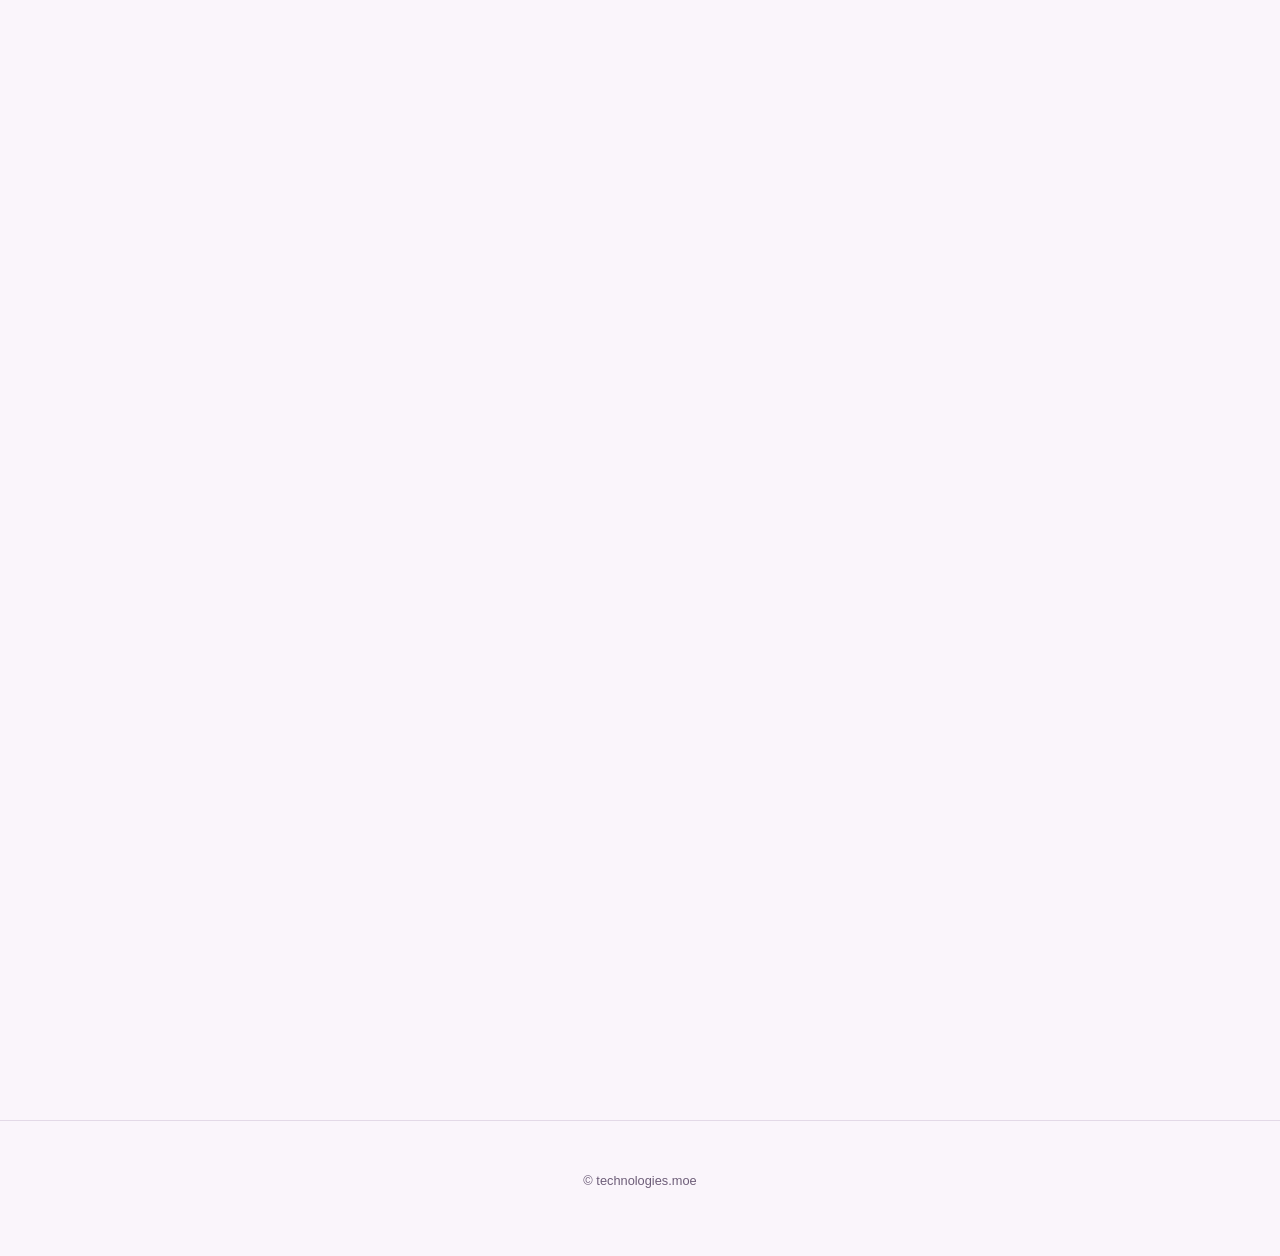
==== commit de1afea1: "Publish the circle facts as data, and show the book's three parts The site's facts only existed insi" ====
--- a/index.html
+++ b/index.html
@@ -536,18 +536,32 @@
   font-size:.82rem; font-weight:700; letter-spacing:.02em;
   color:var(--lav); margin-bottom:.3rem;
 }
-.toc{list-style:none; display:grid; gap:.42rem; margin:1.3rem 0 .2rem}
-.toc li{
-  position:relative; padding-left:1.6rem;
-  font-size:.9rem; color:var(--ink); font-weight:500;
-}
-.toc li::before{
-  content:"✓";
-  position:absolute; left:0; top:-.05em;
-  color:var(--pink); font-weight:800; font-size:.86rem;
-}
-.toc li.extra{color:var(--ink-soft); font-weight:600}
-.toc li.extra::before{content:"＋"}
+/* 新刊の三部構成。話題を並べるより「自分はどの章の読者か」が先に立つので、
+   目次リストではなく PART 単位のブロックにしてある */
+.parts{list-style:none; display:grid; gap:.5rem; margin:1.25rem 0 .9rem}
+.parts li{
+  display:grid; grid-template-columns:4.4rem 1fr;
+  align-items:baseline; gap:.75rem;
+  padding:.5rem .8rem;
+  border-left:3px solid var(--pink);
+  border-radius:0 10px 10px 0;
+  background:linear-gradient(90deg, rgba(255,61,146,.08), transparent 72%);
+}
+.parts .k{
+  font-size:.66rem; font-weight:800; letter-spacing:.12em;
+  color:var(--pink);
+}
+.parts b{font-size:.95rem; font-weight:800; color:var(--ink)}
+.parts .who{
+  display:block;
+  font-size:.76rem; font-weight:600; color:var(--ink-soft);
+  line-height:1.6;
+}
+.parts-note{font-size:.82rem; color:var(--ink-soft); line-height:1.85}
+.parts-note b{color:var(--ink); font-weight:700}
+@media (max-width:520px){
+  .parts li{grid-template-columns:1fr; gap:.15rem}
+}
 
 /* grids */
 .grid{
@@ -966,16 +980,25 @@
           <p class="release-sub">Alibiちゃんの、がんばりすぎないAI生存戦略</p>
           <h3>AI時代、だるいけど生き残る。</h3>
           <p>最先端を追わなくても、ちゃんと強くなれる現実的な考え方。<br>
-             難しい技術はわからなくてOK。現場で使える考え方だけ、ゆるく解説します。</p>
-          <ul class="toc">
-            <li>AI時代に焦らなくていい理由</li>
-            <li>AIに仕事を奪われない人の共通点</li>
-            <li>AI活用のリアルな考え方</li>
-            <li>情報中毒にならない方法</li>
-            <li>AIツールより大事なスキル</li>
-            <li>明日から使える実践Tips</li>
-            <li class="extra">Alibiちゃんのぐずぐずコラムも収録</li>
+             読む人の立ち位置ごとに、AIを<span class="em">使う／組み込む／つくる</span>の三部構成です。</p>
+          <!-- 本の骨格は「誰向けか」で分かれた三部。話題の羅列より先にこれを見せる -->
+          <ul class="parts">
+            <li>
+              <span class="k">PART 01</span>
+              <span><b>AIを使う人</b><span class="who">非エンジニア向け</span></span>
+            </li>
+            <li>
+              <span class="k">PART 02</span>
+              <span><b>AIを組み込む人</b><span class="who">AI活用エンジニア向け</span></span>
+            </li>
+            <li>
+              <span class="k">PART 03</span>
+              <span><b>AIをつくる人</b><span class="who">AIエンジニア向け ／ 上級編は論文形式</span></span>
+            </li>
           </ul>
+          <p class="parts-note">PART 00 に Alibiちゃんの自己紹介と導入漫画、各所に<b>ぐずぐずコラム</b>を収録。<br>
+             扱う話題は、焦らなくていい理由 ／ 仕事を奪われない人の共通点 ／ AI活用のリアル ／
+             情報中毒にならない方法 ／ ツールより大事なスキル ／ 明日から使える実践Tips。</p>
           <ul class="spec">
             <li><b>EVENT</b><span>コミックマーケット109</span></li>
             <li><b>DATE</b><span class="tbd">2026 冬 — 詳細は決定次第</span></li>
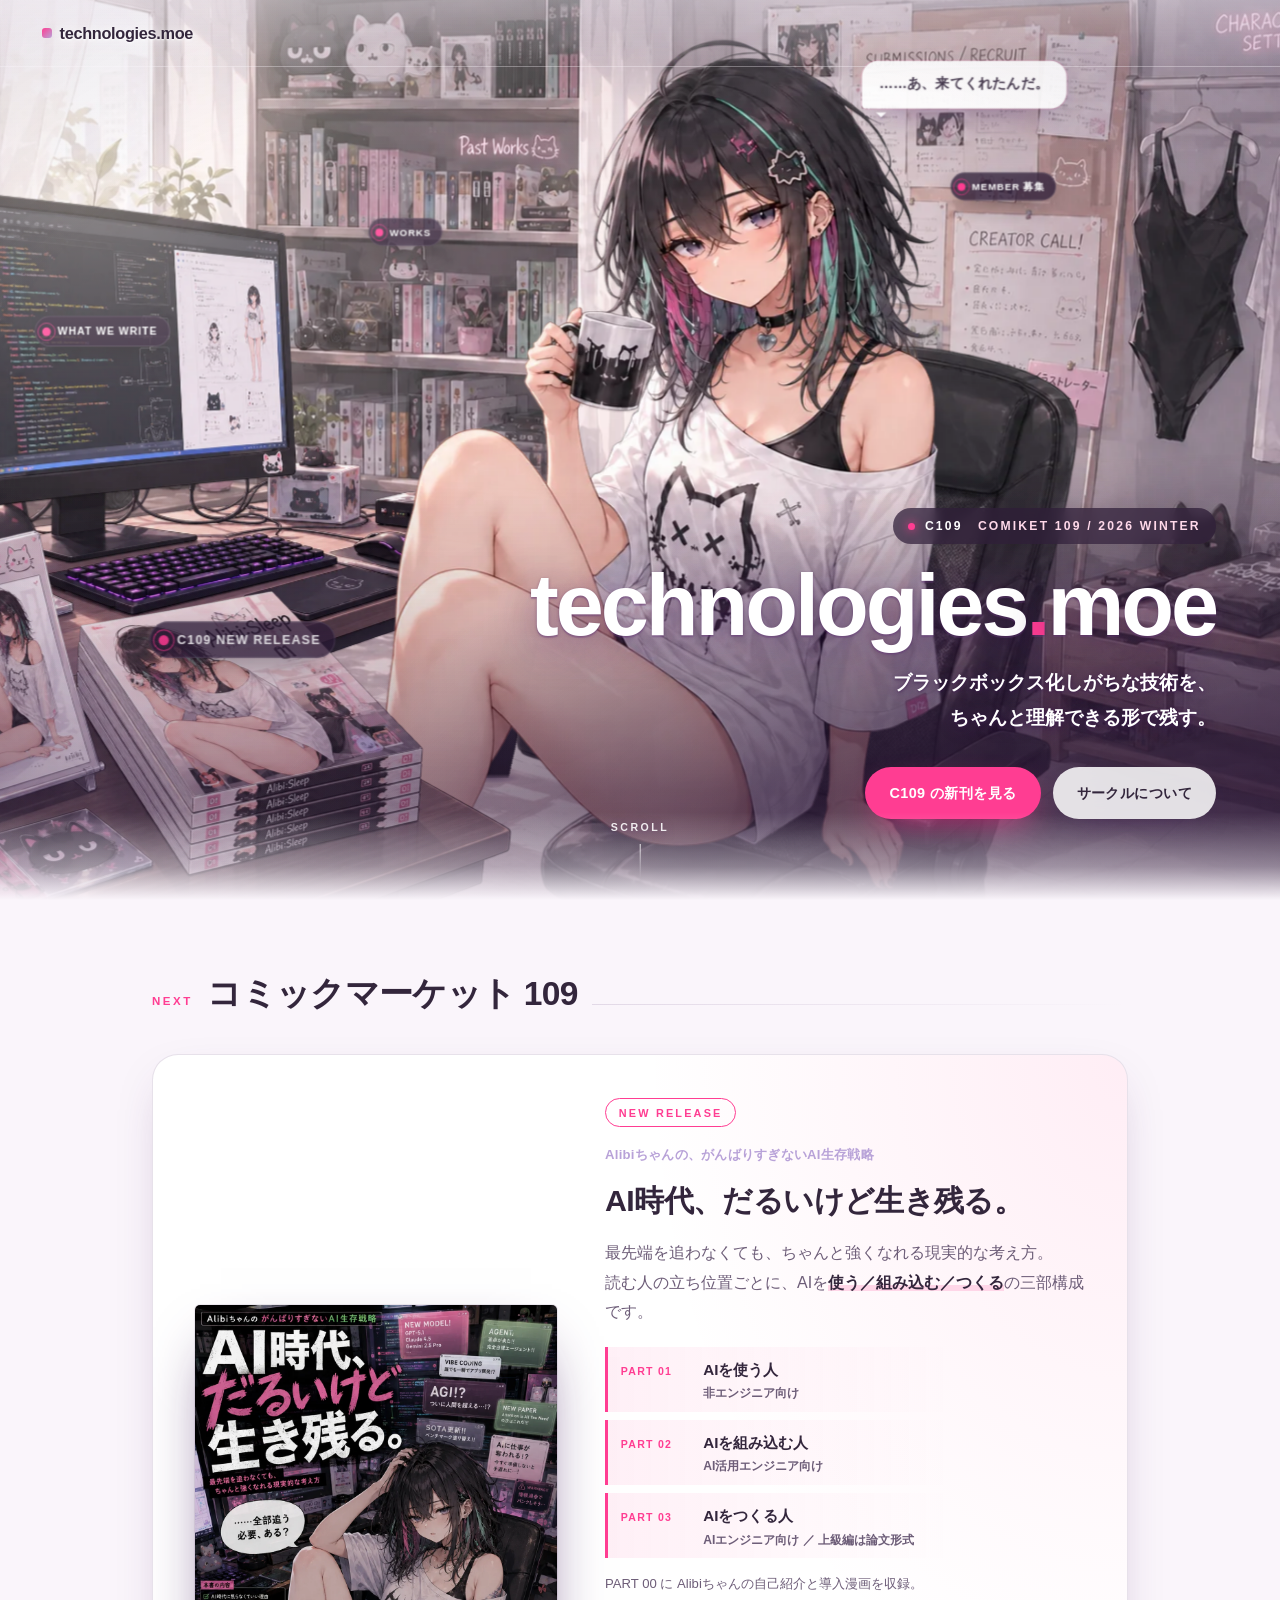
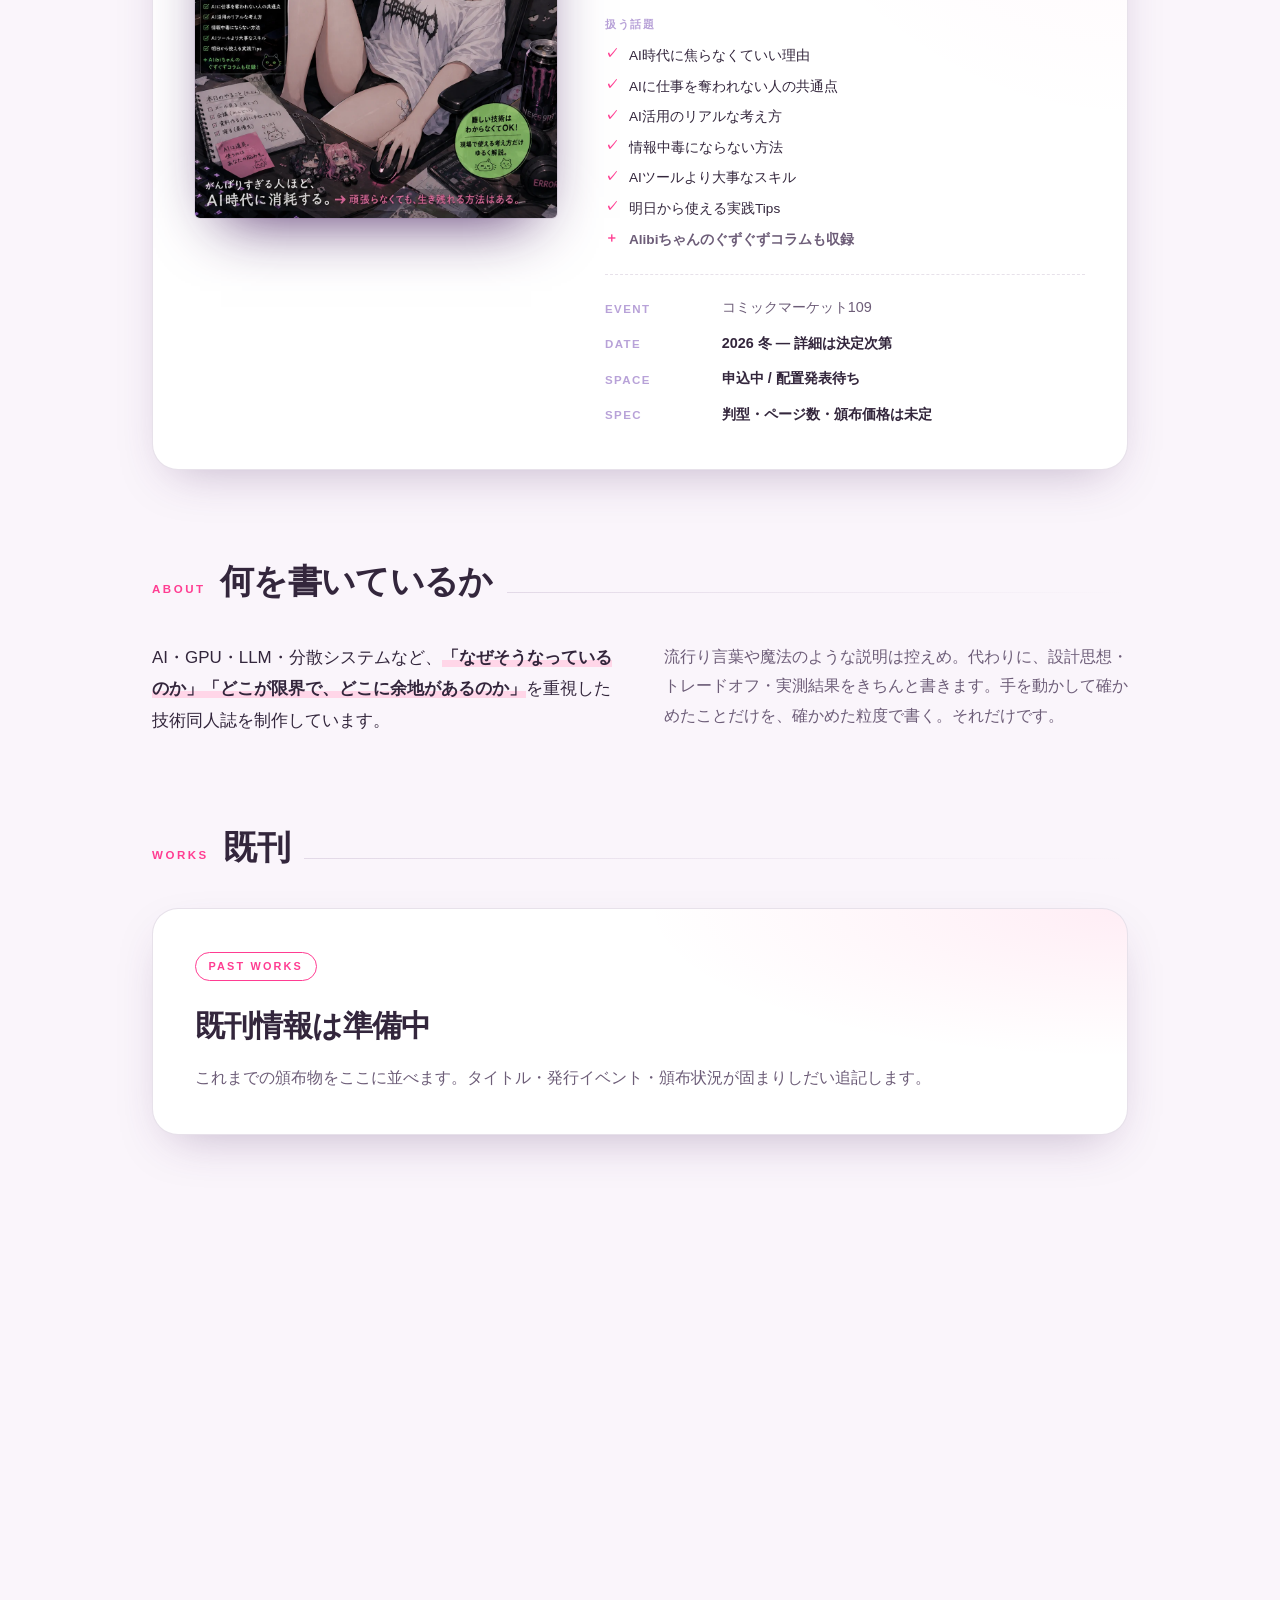
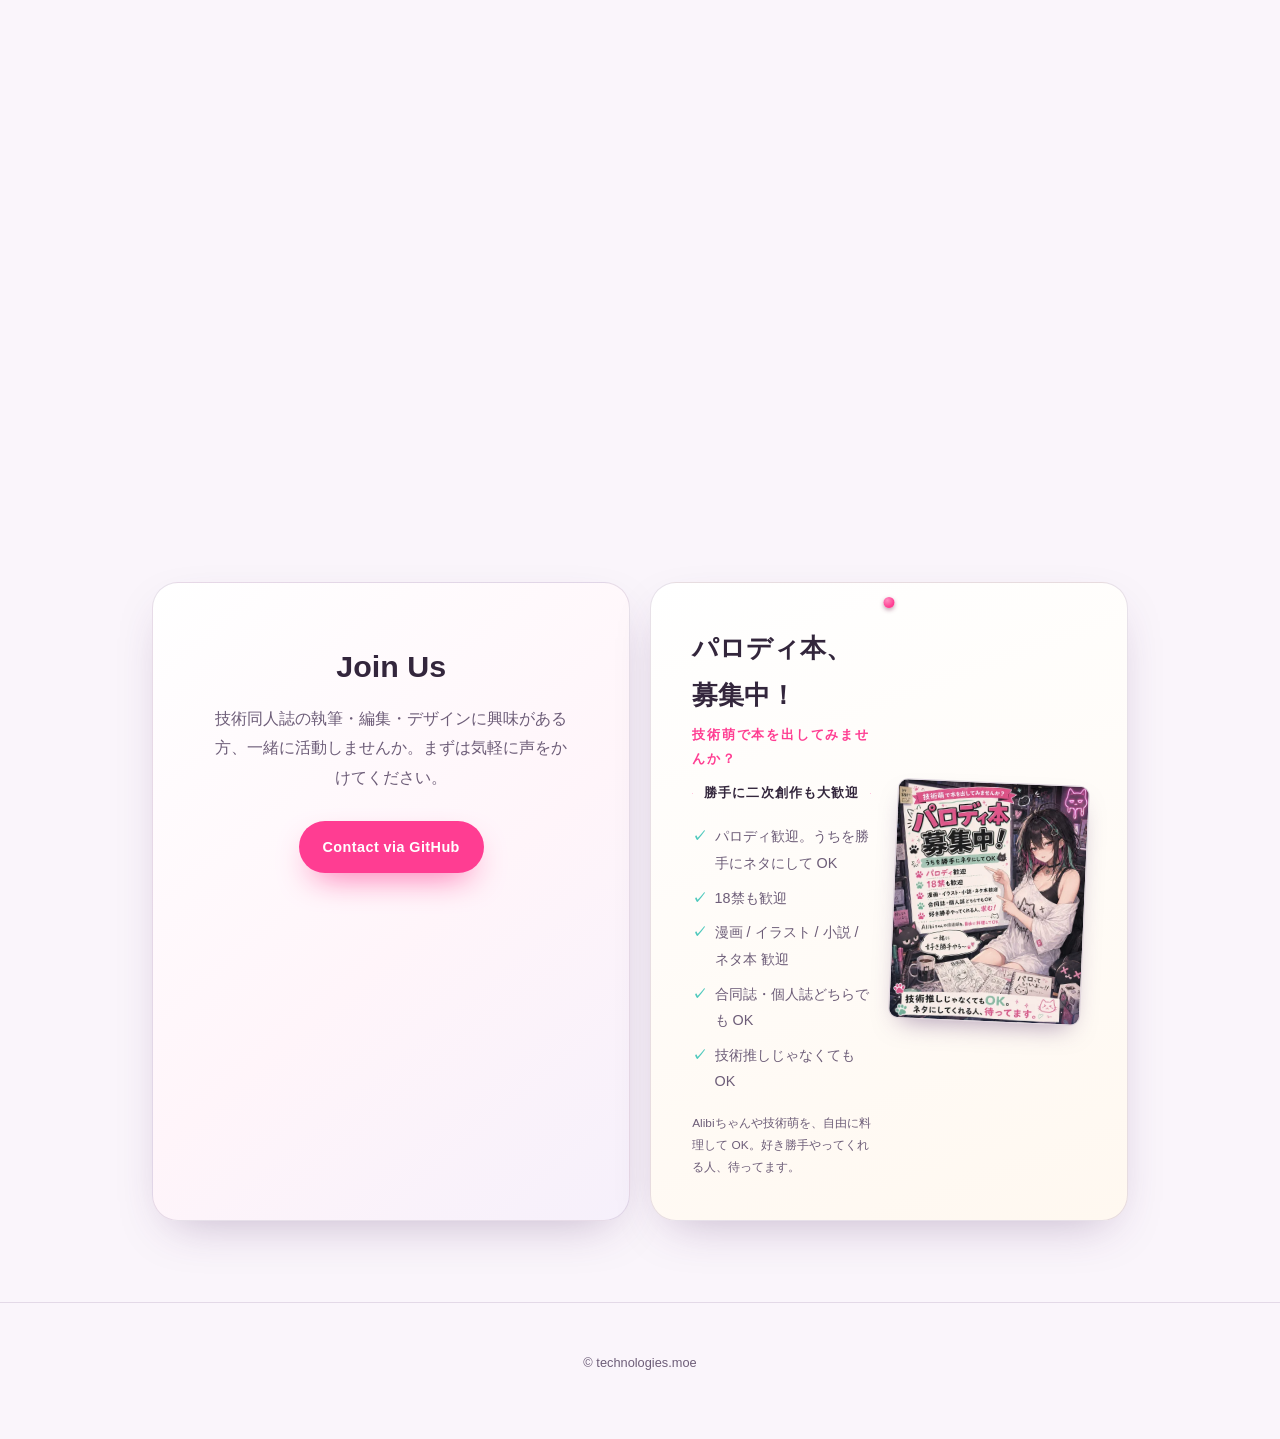
==== commit 8e6cba53: "Keep the topic list, under the parts rather than in place of them Folding the six topics into a line" ====
--- a/index.html
+++ b/index.html
@@ -559,6 +559,25 @@
 }
 .parts-note{font-size:.82rem; color:var(--ink-soft); line-height:1.85}
 .parts-note b{color:var(--ink); font-weight:700}
+
+/* 目次は三部構成の下に従える。一段小さくして、章立てと同じ重さに見えないように */
+.toc-label{
+  margin-top:1.1rem;
+  font-size:.68rem; font-weight:800; letter-spacing:.16em;
+  color:var(--lav);
+}
+.toc{list-style:none; display:grid; gap:.34rem; margin:.55rem 0 .2rem}
+.toc li{
+  position:relative; padding-left:1.5rem;
+  font-size:.85rem; color:var(--ink); font-weight:500;
+}
+.toc li::before{
+  content:"✓";
+  position:absolute; left:0; top:-.05em;
+  color:var(--pink); font-weight:800; font-size:.82rem;
+}
+.toc li.extra{color:var(--ink-soft); font-weight:600}
+.toc li.extra::before{content:"＋"}
 @media (max-width:520px){
   .parts li{grid-template-columns:1fr; gap:.15rem}
 }
@@ -996,9 +1015,17 @@
               <span><b>AIをつくる人</b><span class="who">AIエンジニア向け ／ 上級編は論文形式</span></span>
             </li>
           </ul>
-          <p class="parts-note">PART 00 に Alibiちゃんの自己紹介と導入漫画、各所に<b>ぐずぐずコラム</b>を収録。<br>
-             扱う話題は、焦らなくていい理由 ／ 仕事を奪われない人の共通点 ／ AI活用のリアル ／
-             情報中毒にならない方法 ／ ツールより大事なスキル ／ 明日から使える実践Tips。</p>
+          <p class="parts-note">PART 00 に Alibiちゃんの自己紹介と導入漫画を収録。</p>
+          <p class="toc-label">扱う話題</p>
+          <ul class="toc">
+            <li>AI時代に焦らなくていい理由</li>
+            <li>AIに仕事を奪われない人の共通点</li>
+            <li>AI活用のリアルな考え方</li>
+            <li>情報中毒にならない方法</li>
+            <li>AIツールより大事なスキル</li>
+            <li>明日から使える実践Tips</li>
+            <li class="extra">Alibiちゃんのぐずぐずコラムも収録</li>
+          </ul>
           <ul class="spec">
             <li><b>EVENT</b><span>コミックマーケット109</span></li>
             <li><b>DATE</b><span class="tbd">2026 冬 — 詳細は決定次第</span></li>
